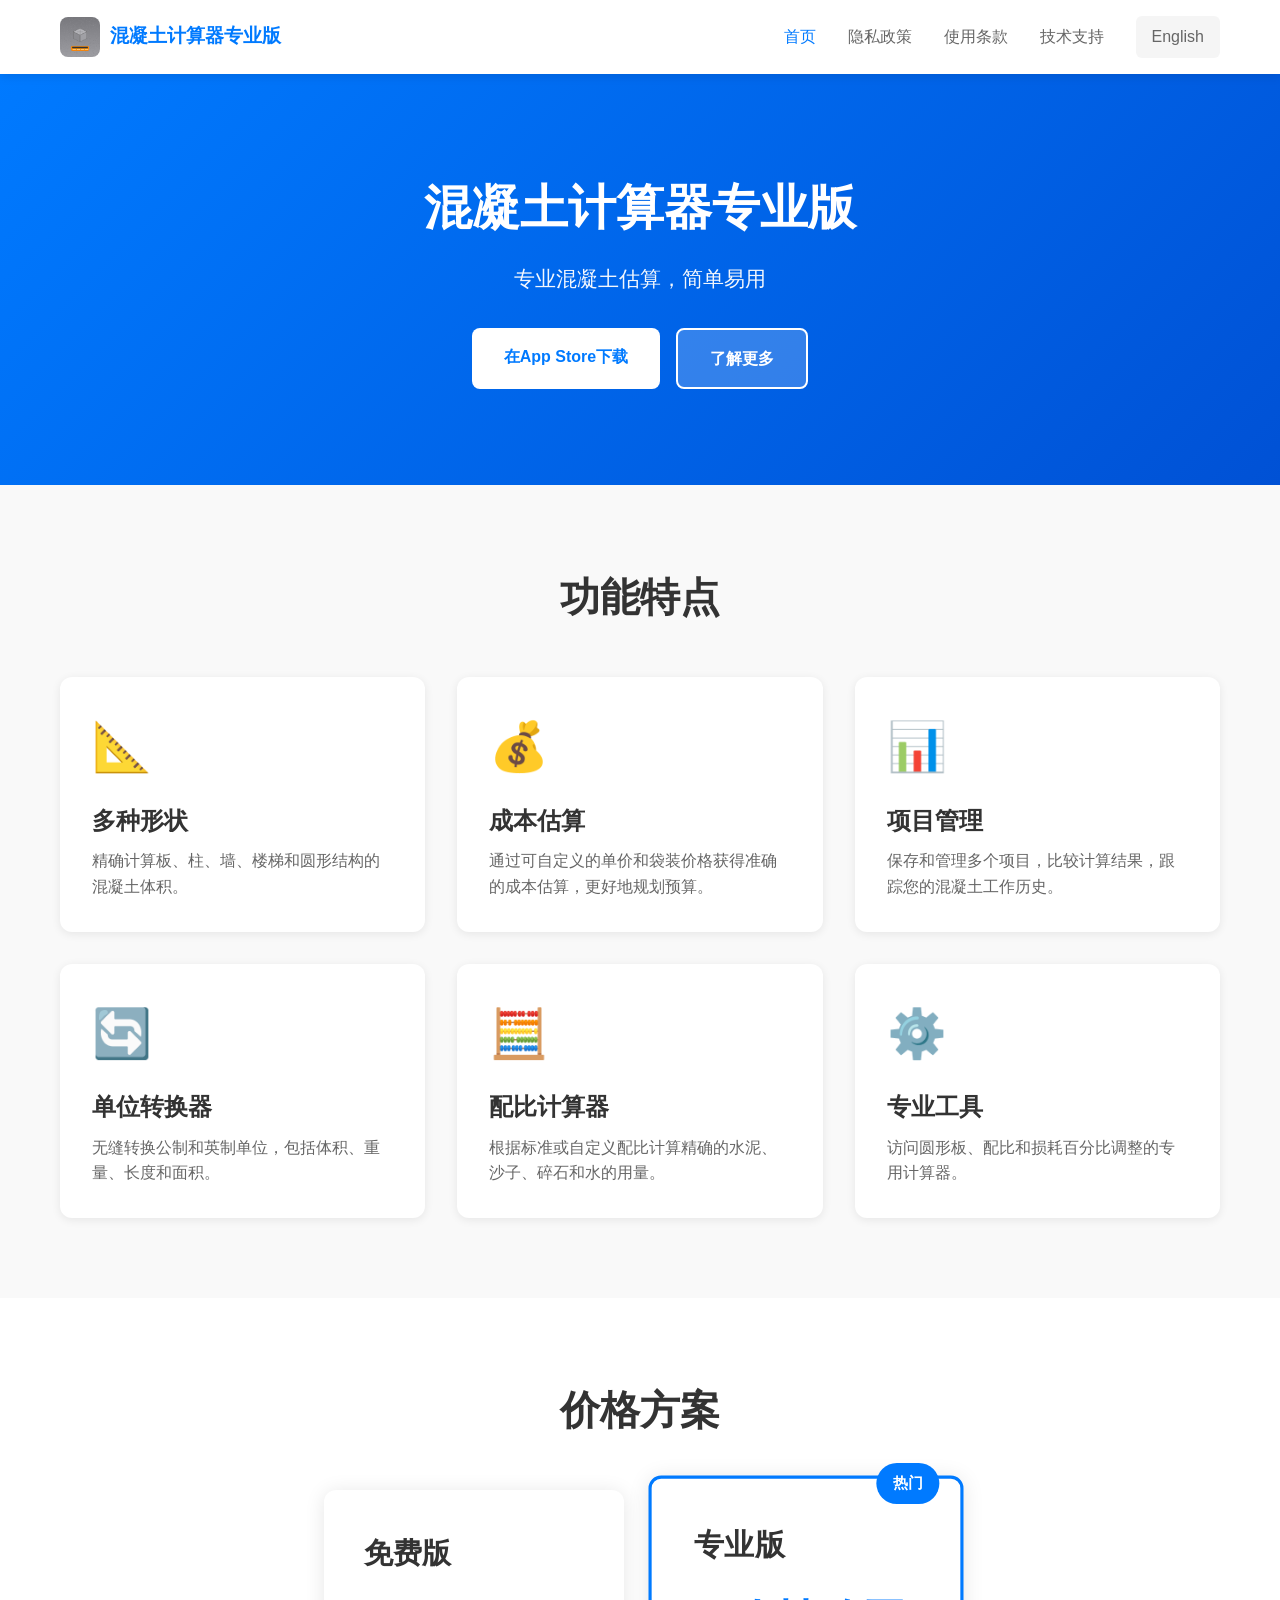
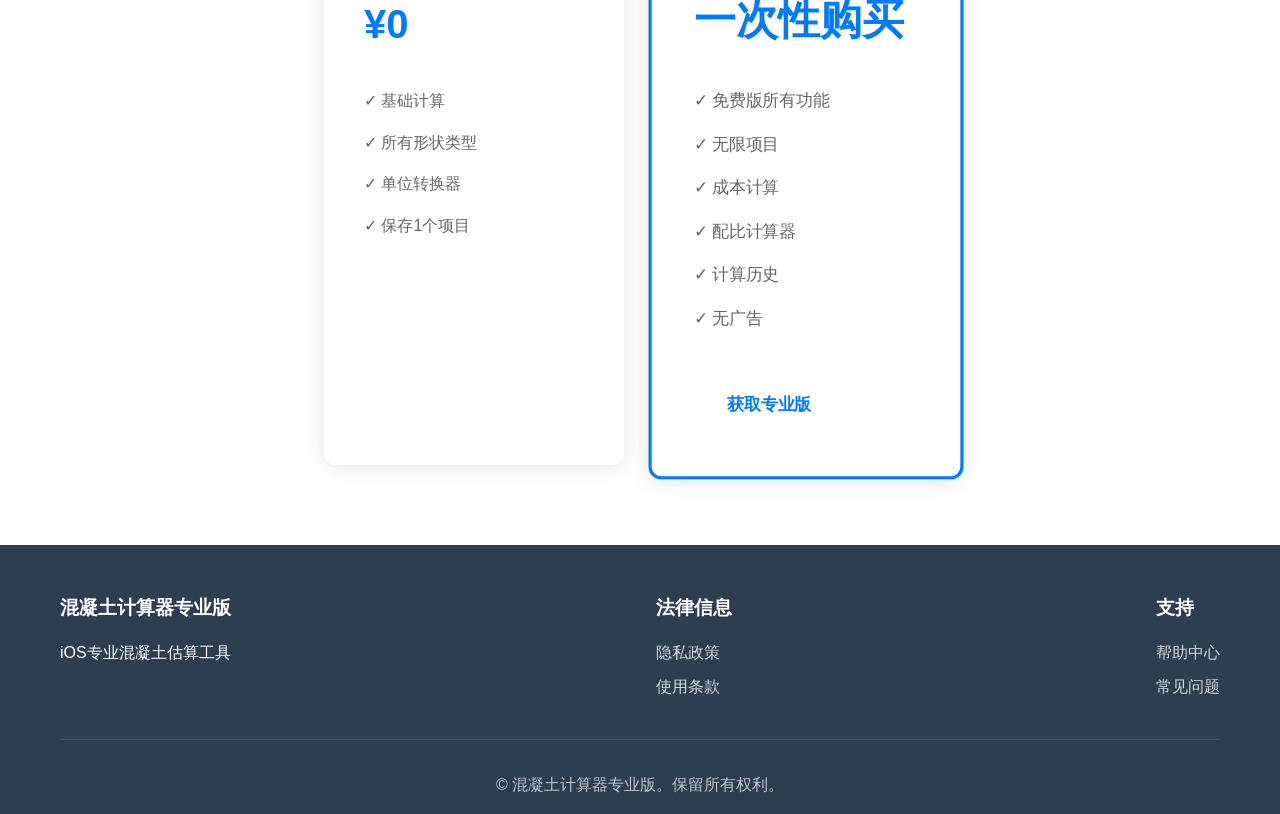
==== zh/index.html @ f6650885 "Add files via upload" ====
<!DOCTYPE html>
<html lang="zh">
<head>
    <meta charset="UTF-8">
    <meta name="viewport" content="width=device-width, initial-scale=1.0">
    <title>混凝土计算器专业版 - 专业混凝土估算工具</title>
    <link rel="stylesheet" href="../styles.css">
</head>
<body>
    <nav class="navbar">
        <div class="container">
            <div class="nav-brand">
                <img src="[data-uri]" alt="混凝土计算器专业版" class="nav-logo">
                <span class="brand-name">混凝土计算器专业版</span>
            </div>
            <div class="nav-links">
                <a href="index.html" class="active">首页</a>
                <a href="privacy.html">隐私政策</a>
                <a href="terms.html">使用条款</a>
                <a href="support.html">技术支持</a>
                <a href="../index.html" class="lang-switch">English</a>
            </div>
        </div>
    </nav>

    <header class="hero">
        <div class="container">
            <div class="hero-content">
                <h1>混凝土计算器专业版</h1>
                <p class="subtitle">专业混凝土估算，简单易用</p>
                <div class="cta-buttons">
                    <a href="#" class="btn btn-primary">在App Store下载</a>
                    <a href="#features" class="btn btn-secondary">了解更多</a>
                </div>
            </div>
        </div>
    </header>

    <section id="features" class="features">
        <div class="container">
            <h2>功能特点</h2>
            <div class="features-grid">
                <div class="feature-card">
                    <div class="feature-icon">📐</div>
                    <h3>多种形状</h3>
                    <p>精确计算板、柱、墙、楼梯和圆形结构的混凝土体积。</p>
                </div>
                <div class="feature-card">
                    <div class="feature-icon">💰</div>
                    <h3>成本估算</h3>
                    <p>通过可自定义的单价和袋装价格获得准确的成本估算，更好地规划预算。</p>
                </div>
                <div class="feature-card">
                    <div class="feature-icon">📊</div>
                    <h3>项目管理</h3>
                    <p>保存和管理多个项目，比较计算结果，跟踪您的混凝土工作历史。</p>
                </div>
                <div class="feature-card">
                    <div class="feature-icon">🔄</div>
                    <h3>单位转换器</h3>
                    <p>无缝转换公制和英制单位，包括体积、重量、长度和面积。</p>
                </div>
                <div class="feature-card">
                    <div class="feature-icon">🧮</div>
                    <h3>配比计算器</h3>
                    <p>根据标准或自定义配比计算精确的水泥、沙子、碎石和水的用量。</p>
                </div>
                <div class="feature-card">
                    <div class="feature-icon">⚙️</div>
                    <h3>专业工具</h3>
                    <p>访问圆形板、配比和损耗百分比调整的专用计算器。</p>
                </div>
            </div>
        </div>
    </section>

    <section class="pricing">
        <div class="container">
            <h2>价格方案</h2>
            <div class="pricing-cards">
                <div class="pricing-card">
                    <h3>免费版</h3>
                    <div class="price">¥0</div>
                    <ul class="features-list">
                        <li>✓ 基础计算</li>
                        <li>✓ 所有形状类型</li>
                        <li>✓ 单位转换器</li>
                        <li>✓ 保存1个项目</li>
                    </ul>
                    <a href="#" class="btn btn-secondary">免费下载</a>
                </div>
                <div class="pricing-card featured">
                    <div class="badge">热门</div>
                    <h3>专业版</h3>
                    <div class="price">一次性购买</div>
                    <ul class="features-list">
                        <li>✓ 免费版所有功能</li>
                        <li>✓ 无限项目</li>
                        <li>✓ 成本计算</li>
                        <li>✓ 配比计算器</li>
                        <li>✓ 计算历史</li>
                        <li>✓ 无广告</li>
                    </ul>
                    <a href="#" class="btn btn-primary">获取专业版</a>
                </div>
            </div>
        </div>
    </section>

    <footer class="footer">
        <div class="container">
            <div class="footer-content">
                <div class="footer-section">
                    <h4>混凝土计算器专业版</h4>
                    <p>iOS专业混凝土估算工具</p>
                </div>
                <div class="footer-section">
                    <h4>法律信息</h4>
                    <ul>
                        <li><a href="privacy.html">隐私政策</a></li>
                        <li><a href="terms.html">使用条款</a></li>
                    </ul>
                </div>
                <div class="footer-section">
                    <h4>支持</h4>
                    <ul>
                        <li><a href="support.html">帮助中心</a></li>
                        <li><a href="support.html#faq">常见问题</a></li>
                    </ul>
                </div>
            </div>
            <div class="footer-bottom">
                <p>&copy; 混凝土计算器专业版。保留所有权利。</p>
            </div>
        </div>
    </footer>
</body>
</html>
---- styles.css ----
* {
    margin: 0;
    padding: 0;
    box-sizing: border-box;
}

body {
    font-family: -apple-system, BlinkMacSystemFont, 'Segoe UI', Roboto, Oxygen, Ubuntu, Cantarell, sans-serif;
    line-height: 1.6;
    color: #333;
}

.container {
    max-width: 1200px;
    margin: 0 auto;
    padding: 0 20px;
}

/* Navigation */
.navbar {
    background: #fff;
    box-shadow: 0 2px 10px rgba(0,0,0,0.1);
    position: sticky;
    top: 0;
    z-index: 100;
}

.navbar .container {
    display: flex;
    justify-content: space-between;
    align-items: center;
    padding: 1rem 20px;
}

.nav-brand {
    display: flex;
    align-items: center;
    gap: 10px;
    font-size: 1.2rem;
    font-weight: 600;
    color: #007AFF;
}

.nav-brand .nav-logo {
    width: 40px;
    height: 40px;
    border-radius: 8px;
}

.brand-name {
    color: #007AFF;
}

.nav-links {
    display: flex;
    gap: 2rem;
    align-items: center;
}

.nav-links a {
    text-decoration: none;
    color: #666;
    font-weight: 500;
    transition: color 0.3s;
}

.nav-links a:hover,
.nav-links a.active {
    color: #007AFF;
}

.lang-switch {
    padding: 0.5rem 1rem;
    background: #f5f5f5;
    border-radius: 6px;
}

/* Hero Section */
.hero {
    background: linear-gradient(135deg, #007AFF 0%, #0051D5 100%);
    color: white;
    padding: 6rem 0;
    text-align: center;
}

.hero-content {
    max-width: 800px;
    margin: 0 auto;
}

.app-icon {
    font-size: 5rem;
    margin-bottom: 1rem;
}

.hero h1 {
    font-size: 3rem;
    margin-bottom: 1rem;
}

.hero .subtitle {
    font-size: 1.3rem;
    margin-bottom: 2rem;
    opacity: 0.95;
}

.cta-buttons {
    display: flex;
    gap: 1rem;
    justify-content: center;
    flex-wrap: wrap;
}

.btn {
    padding: 1rem 2rem;
    border-radius: 8px;
    text-decoration: none;
    font-weight: 600;
    transition: all 0.3s;
    display: inline-block;
}

.btn-primary {
    background: white;
    color: #007AFF;
}

.btn-primary:hover {
    transform: translateY(-2px);
    box-shadow: 0 4px 12px rgba(0,0,0,0.2);
}

.btn-secondary {
    background: rgba(255,255,255,0.2);
    color: white;
    border: 2px solid white;
}

.btn-secondary:hover {
    background: white;
    color: #007AFF;
}

/* Features Section */
.features {
    padding: 5rem 0;
    background: #f9f9f9;
}

.features h2 {
    text-align: center;
    font-size: 2.5rem;
    margin-bottom: 3rem;
    color: #333;
}

.features-grid {
    display: grid;
    grid-template-columns: repeat(auto-fit, minmax(300px, 1fr));
    gap: 2rem;
}

.feature-card {
    background: white;
    padding: 2rem;
    border-radius: 12px;
    box-shadow: 0 2px 10px rgba(0,0,0,0.08);
    transition: transform 0.3s;
}

.feature-card:hover {
    transform: translateY(-5px);
}

.feature-icon {
    font-size: 3rem;
    margin-bottom: 1rem;
}

.feature-card h3 {
    font-size: 1.5rem;
    margin-bottom: 0.5rem;
    color: #333;
}

.feature-card p {
    color: #666;
    line-height: 1.6;
}

/* Pricing Section */
.pricing {
    padding: 5rem 0;
}

.pricing h2 {
    text-align: center;
    font-size: 2.5rem;
    margin-bottom: 3rem;
}

.pricing-cards {
    display: flex;
    gap: 2rem;
    justify-content: center;
    flex-wrap: wrap;
}

.pricing-card {
    background: white;
    padding: 2.5rem;
    border-radius: 12px;
    box-shadow: 0 2px 20px rgba(0,0,0,0.1);
    width: 300px;
    position: relative;
}

.pricing-card.featured {
    border: 3px solid #007AFF;
    transform: scale(1.05);
}

.pricing-card .badge {
    position: absolute;
    top: -15px;
    right: 20px;
    background: #007AFF;
    color: white;
    padding: 0.5rem 1rem;
    border-radius: 20px;
    font-size: 0.9rem;
    font-weight: 600;
}

.pricing-card h3 {
    font-size: 1.8rem;
    margin-bottom: 1rem;
    color: #333;
}

.price {
    font-size: 2.5rem;
    font-weight: 700;
    color: #007AFF;
    margin-bottom: 1.5rem;
}

.features-list {
    list-style: none;
    margin-bottom: 2rem;
}

.features-list li {
    padding: 0.5rem 0;
    color: #666;
}

/* Content Pages */
.content-page {
    padding: 4rem 0;
    min-height: 60vh;
}

.content-page h1 {
    font-size: 2.5rem;
    margin-bottom: 2rem;
    color: #333;
}

.content-page h2 {
    font-size: 1.8rem;
    margin-top: 2.5rem;
    margin-bottom: 1rem;
    color: #007AFF;
}

.content-page h3 {
    font-size: 1.3rem;
    margin-top: 2rem;
    margin-bottom: 0.8rem;
    color: #333;
}

.content-page p {
    margin-bottom: 1rem;
    line-height: 1.8;
    color: #666;
}

.content-page ul {
    margin-left: 2rem;
    margin-bottom: 1.5rem;
}

.content-page li {
    margin-bottom: 0.5rem;
    color: #666;
}

.last-updated {
    color: #999;
    font-style: italic;
    margin-bottom: 2rem;
}

/* FAQ */
.faq-item {
    background: white;
    padding: 1.5rem;
    margin-bottom: 1.5rem;
    border-radius: 8px;
    box-shadow: 0 2px 8px rgba(0,0,0,0.05);
}

.faq-item h3 {
    color: #007AFF;
    margin-bottom: 0.8rem;
    font-size: 1.2rem;
}

.faq-item p {
    color: #666;
    line-height: 1.6;
}

/* Footer */
.footer {
    background: #2c3e50;
    color: white;
    padding: 3rem 0 1rem;
}

.footer-content {
    display: flex;
    justify-content: space-between;
    align-items: flex-start;
    margin-bottom: 2rem;
    flex-wrap: wrap;
    gap: 2rem;
}

.footer-section h4 {
    margin-bottom: 1rem;
    font-size: 1.2rem;
}

.footer-section ul {
    list-style: none;
}

.footer-section ul li {
    margin-bottom: 0.5rem;
}

.footer-section a {
    color: rgba(255,255,255,0.8);
    text-decoration: none;
    transition: color 0.3s;
}

.footer-section a:hover {
    color: white;
}

.footer-bottom {
    text-align: center;
    padding-top: 2rem;
    border-top: 1px solid rgba(255,255,255,0.1);
    color: rgba(255,255,255,0.7);
}

/* Responsive */
@media (max-width: 768px) {
    .hero h1 {
        font-size: 2rem;
    }

    .hero .subtitle {
        font-size: 1.1rem;
    }

    .nav-links {
        gap: 1rem;
        font-size: 0.9rem;
    }

    .features h2,
    .pricing h2 {
        font-size: 2rem;
    }

    .pricing-card.featured {
        transform: scale(1);
    }

    .navbar .container {
        flex-direction: column;
        gap: 1rem;
    }

    .nav-links {
        flex-wrap: wrap;
        justify-content: center;
    }
}
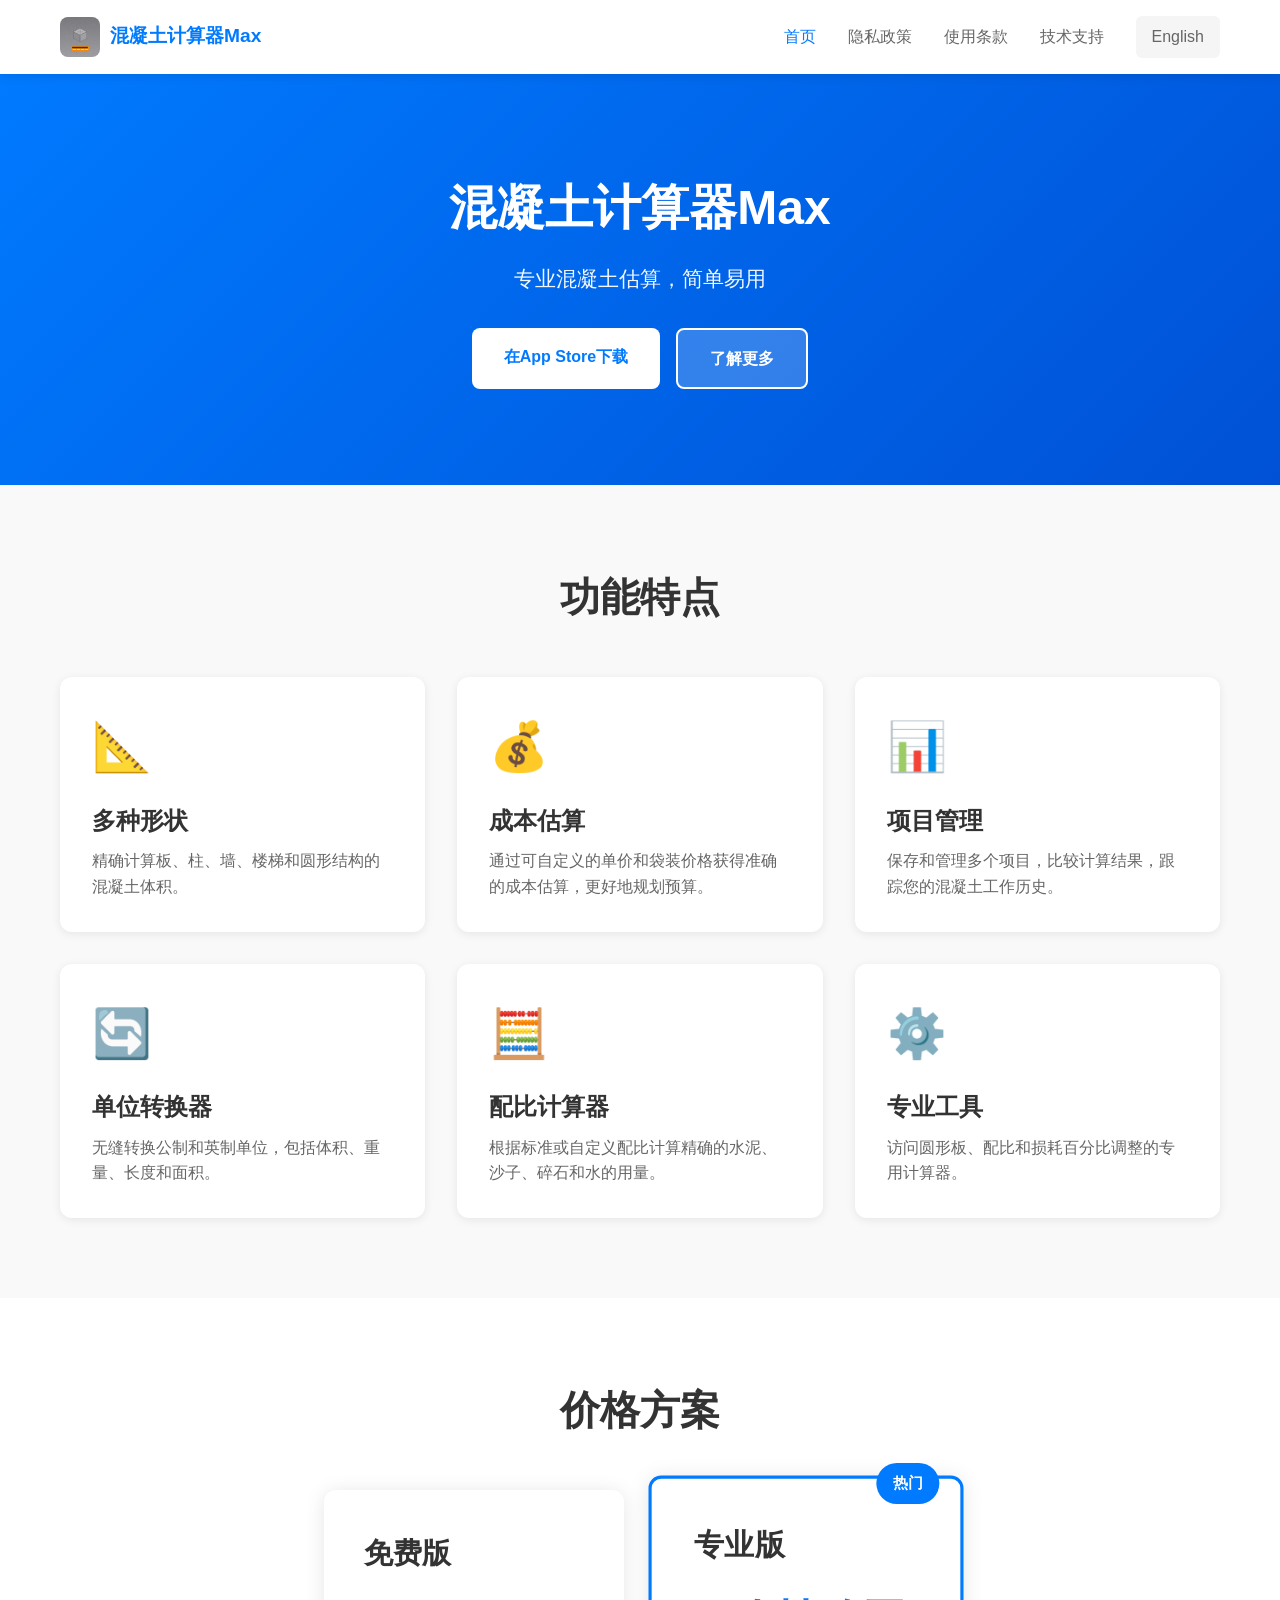
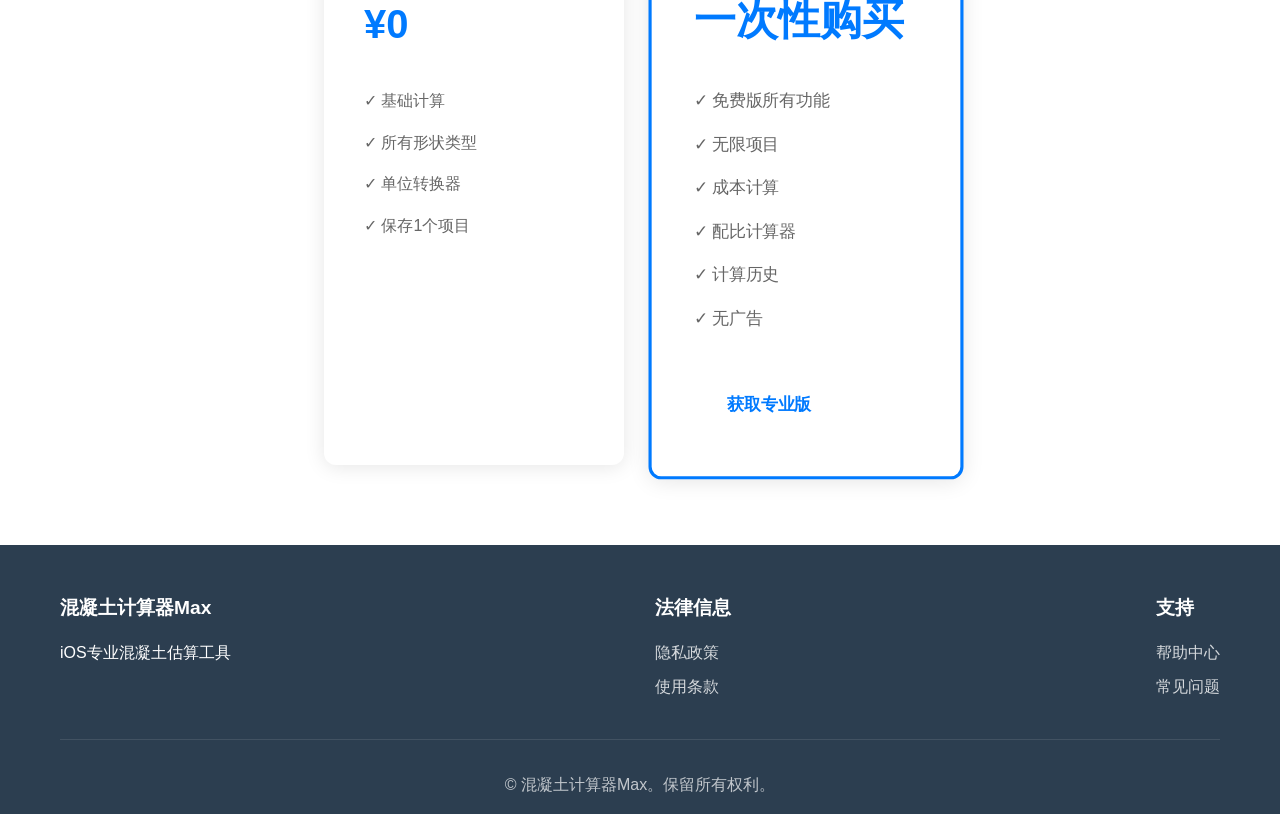
==== commit 3b0fe49a: "Add files via upload" ====
--- a/zh/index.html
+++ b/zh/index.html
@@ -3,15 +3,15 @@
 <head>
     <meta charset="UTF-8">
     <meta name="viewport" content="width=device-width, initial-scale=1.0">
-    <title>混凝土计算器专业版 - 专业混凝土估算工具</title>
+    <title>混凝土计算器Max - 专业混凝土估算工具</title>
     <link rel="stylesheet" href="../styles.css">
 </head>
 <body>
     <nav class="navbar">
         <div class="container">
             <div class="nav-brand">
-                <img src="[data-uri]" alt="混凝土计算器专业版" class="nav-logo">
-                <span class="brand-name">混凝土计算器专业版</span>
+                <img src="[data-uri]" alt="混凝土计算器Max" class="nav-logo">
+                <span class="brand-name">混凝土计算器Max</span>
             </div>
             <div class="nav-links">
                 <a href="index.html" class="active">首页</a>
@@ -26,7 +26,7 @@
     <header class="hero">
         <div class="container">
             <div class="hero-content">
-                <h1>混凝土计算器专业版</h1>
+                <h1>混凝土计算器Max</h1>
                 <p class="subtitle">专业混凝土估算，简单易用</p>
                 <div class="cta-buttons">
                     <a href="#" class="btn btn-primary">在App Store下载</a>
@@ -111,7 +111,7 @@
         <div class="container">
             <div class="footer-content">
                 <div class="footer-section">
-                    <h4>混凝土计算器专业版</h4>
+                    <h4>混凝土计算器Max</h4>
                     <p>iOS专业混凝土估算工具</p>
                 </div>
                 <div class="footer-section">
@@ -130,7 +130,7 @@
                 </div>
             </div>
             <div class="footer-bottom">
-                <p>&copy; 混凝土计算器专业版。保留所有权利。</p>
+                <p>&copy; 混凝土计算器Max。保留所有权利。</p>
             </div>
         </div>
     </footer>
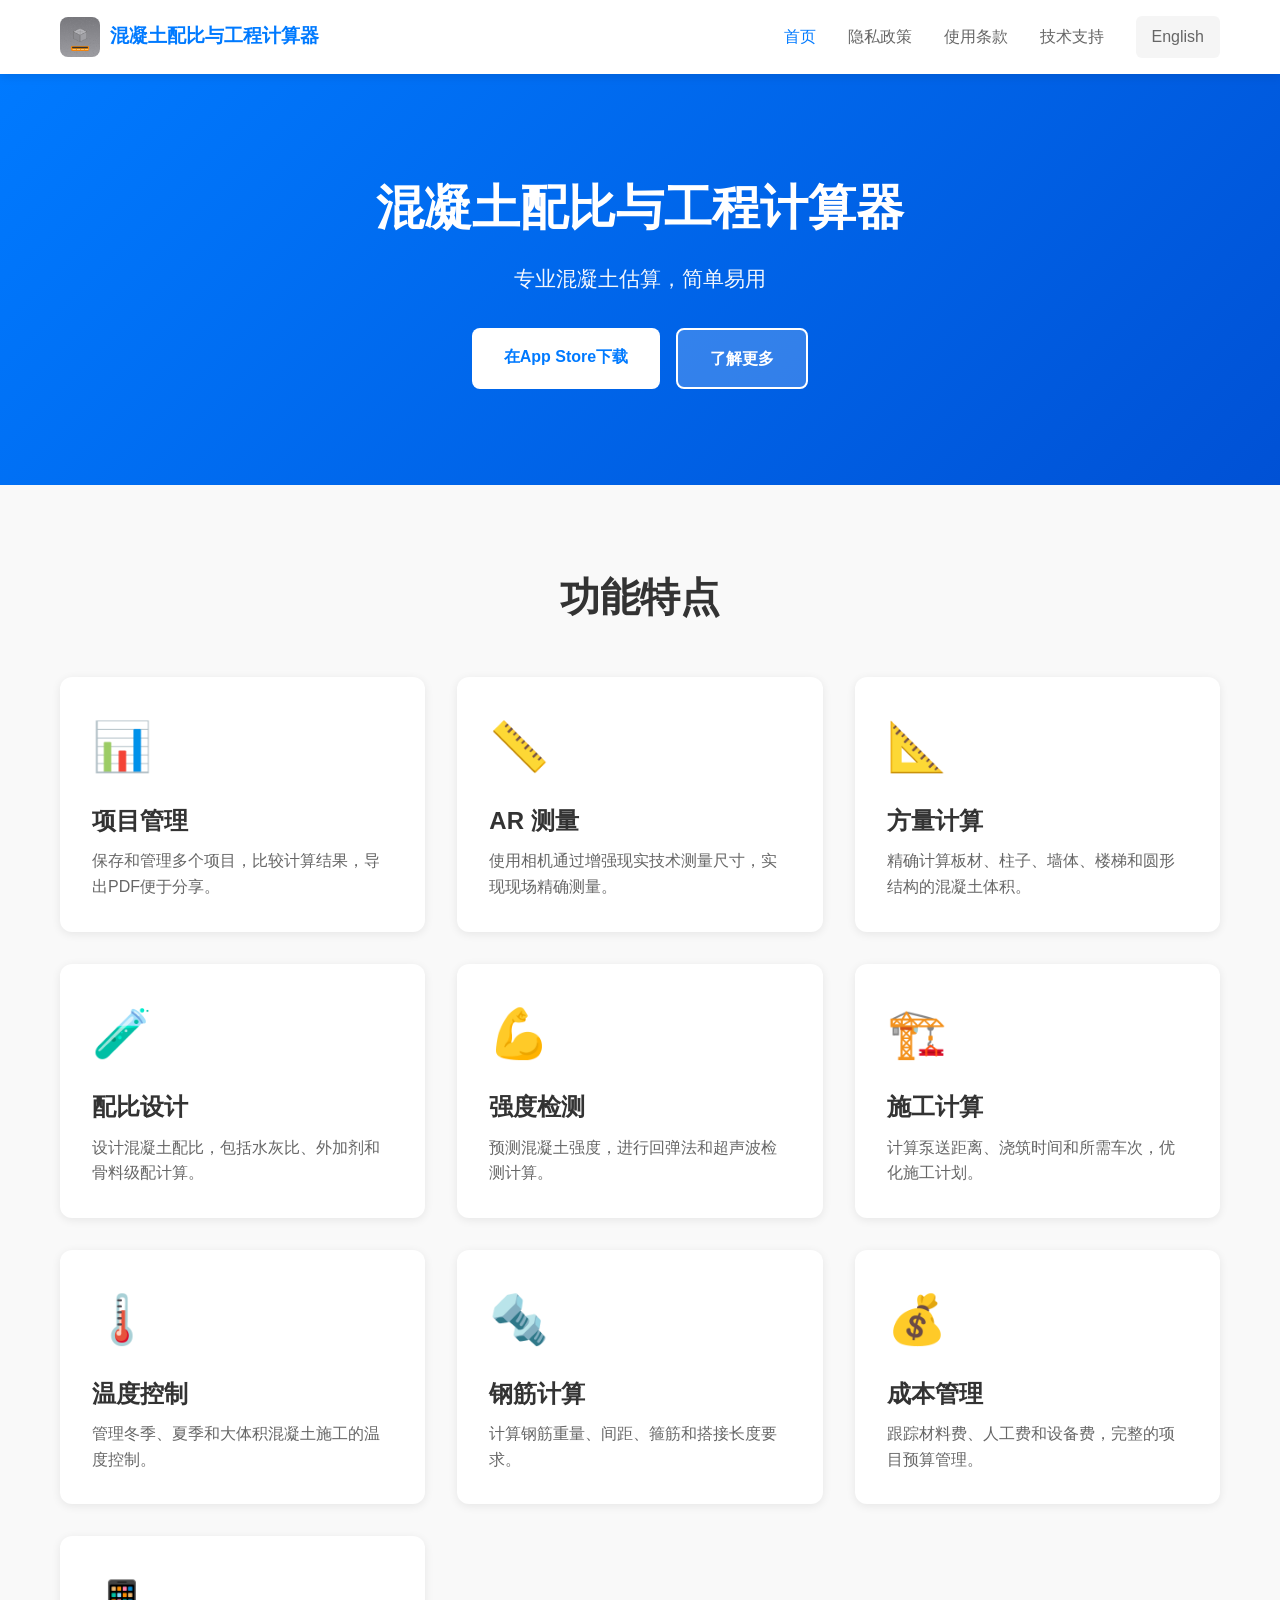
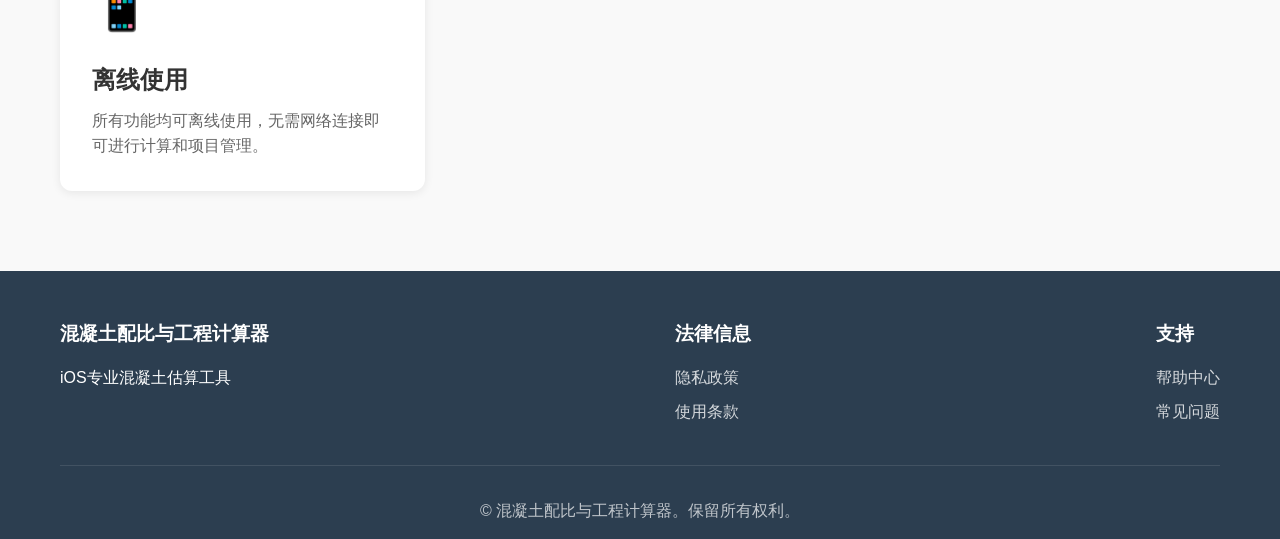
==== commit 71e9a7b5: "Add files via upload" ====
--- a/zh/index.html
+++ b/zh/index.html
@@ -3,15 +3,15 @@
 <head>
     <meta charset="UTF-8">
     <meta name="viewport" content="width=device-width, initial-scale=1.0">
-    <title>混凝土计算器Max - 专业混凝土估算工具</title>
+    <title>混凝土配比与工程计算器 - 专业混凝土估算工具</title>
     <link rel="stylesheet" href="../styles.css">
 </head>
 <body>
     <nav class="navbar">
         <div class="container">
             <div class="nav-brand">
-                <img src="[data-uri]" alt="混凝土计算器Max" class="nav-logo">
-                <span class="brand-name">混凝土计算器Max</span>
+                <img src="[data-uri]" alt="混凝土配比与工程计算器" class="nav-logo">
+                <span class="brand-name">混凝土配比与工程计算器</span>
             </div>
             <div class="nav-links">
                 <a href="index.html" class="active">首页</a>
@@ -26,7 +26,7 @@
     <header class="hero">
         <div class="container">
             <div class="hero-content">
-                <h1>混凝土计算器Max</h1>
+                <h1>混凝土配比与工程计算器</h1>
                 <p class="subtitle">专业混凝土估算，简单易用</p>
                 <div class="cta-buttons">
                     <a href="#" class="btn btn-primary">在App Store下载</a>
@@ -36,82 +36,71 @@
         </div>
     </header>
 
-    <section id="features" class="features">
+        <section id="features" class="features">
         <div class="container">
             <h2>功能特点</h2>
             <div class="features-grid">
                 <div class="feature-card">
+                    <div class="feature-icon">📊</div>
+                    <h3>项目管理</h3>
+                    <p>保存和管理多个项目，比较计算结果，导出PDF便于分享。</p>
+                </div>
+                <div class="feature-card">
+                    <div class="feature-icon">📏</div>
+                    <h3>AR 测量</h3>
+                    <p>使用相机通过增强现实技术测量尺寸，实现现场精确测量。</p>
+                </div>
+                <div class="feature-card">
                     <div class="feature-icon">📐</div>
-                    <h3>多种形状</h3>
-                    <p>精确计算板、柱、墙、楼梯和圆形结构的混凝土体积。</p>
+                    <h3>方量计算</h3>
+                    <p>精确计算板材、柱子、墙体、楼梯和圆形结构的混凝土体积。</p>
+                </div>
+                <div class="feature-card">
+                    <div class="feature-icon">🧪</div>
+                    <h3>配比设计</h3>
+                    <p>设计混凝土配比，包括水灰比、外加剂和骨料级配计算。</p>
+                </div>
+                <div class="feature-card">
+                    <div class="feature-icon">💪</div>
+                    <h3>强度检测</h3>
+                    <p>预测混凝土强度，进行回弹法和超声波检测计算。</p>
+                </div>
+                <div class="feature-card">
+                    <div class="feature-icon">🏗️</div>
+                    <h3>施工计算</h3>
+                    <p>计算泵送距离、浇筑时间和所需车次，优化施工计划。</p>
+                </div>
+                <div class="feature-card">
+                    <div class="feature-icon">🌡️</div>
+                    <h3>温度控制</h3>
+                    <p>管理冬季、夏季和大体积混凝土施工的温度控制。</p>
+                </div>
+                <div class="feature-card">
+                    <div class="feature-icon">🔩</div>
+                    <h3>钢筋计算</h3>
+                    <p>计算钢筋重量、间距、箍筋和搭接长度要求。</p>
                 </div>
                 <div class="feature-card">
                     <div class="feature-icon">💰</div>
-                    <h3>成本估算</h3>
-                    <p>通过可自定义的单价和袋装价格获得准确的成本估算，更好地规划预算。</p>
+                    <h3>成本管理</h3>
+                    <p>跟踪材料费、人工费和设备费，完整的项目预算管理。</p>
                 </div>
                 <div class="feature-card">
-                    <div class="feature-icon">📊</div>
-                    <h3>项目管理</h3>
-                    <p>保存和管理多个项目，比较计算结果，跟踪您的混凝土工作历史。</p>
-                </div>
-                <div class="feature-card">
-                    <div class="feature-icon">🔄</div>
-                    <h3>单位转换器</h3>
-                    <p>无缝转换公制和英制单位，包括体积、重量、长度和面积。</p>
-                </div>
-                <div class="feature-card">
-                    <div class="feature-icon">🧮</div>
-                    <h3>配比计算器</h3>
-                    <p>根据标准或自定义配比计算精确的水泥、沙子、碎石和水的用量。</p>
-                </div>
-                <div class="feature-card">
-                    <div class="feature-icon">⚙️</div>
-                    <h3>专业工具</h3>
-                    <p>访问圆形板、配比和损耗百分比调整的专用计算器。</p>
+                    <div class="feature-icon">📱</div>
+                    <h3>离线使用</h3>
+                    <p>所有功能均可离线使用，无需网络连接即可进行计算和项目管理。</p>
                 </div>
             </div>
         </div>
     </section>
 
-    <section class="pricing">
-        <div class="container">
-            <h2>价格方案</h2>
-            <div class="pricing-cards">
-                <div class="pricing-card">
-                    <h3>免费版</h3>
-                    <div class="price">¥0</div>
-                    <ul class="features-list">
-                        <li>✓ 基础计算</li>
-                        <li>✓ 所有形状类型</li>
-                        <li>✓ 单位转换器</li>
-                        <li>✓ 保存1个项目</li>
-                    </ul>
-                    <a href="#" class="btn btn-secondary">免费下载</a>
-                </div>
-                <div class="pricing-card featured">
-                    <div class="badge">热门</div>
-                    <h3>专业版</h3>
-                    <div class="price">一次性购买</div>
-                    <ul class="features-list">
-                        <li>✓ 免费版所有功能</li>
-                        <li>✓ 无限项目</li>
-                        <li>✓ 成本计算</li>
-                        <li>✓ 配比计算器</li>
-                        <li>✓ 计算历史</li>
-                        <li>✓ 无广告</li>
-                    </ul>
-                    <a href="#" class="btn btn-primary">获取专业版</a>
-                </div>
-            </div>
-        </div>
-    </section>
+
 
     <footer class="footer">
         <div class="container">
             <div class="footer-content">
                 <div class="footer-section">
-                    <h4>混凝土计算器Max</h4>
+                    <h4>混凝土配比与工程计算器</h4>
                     <p>iOS专业混凝土估算工具</p>
                 </div>
                 <div class="footer-section">
@@ -130,7 +119,7 @@
                 </div>
             </div>
             <div class="footer-bottom">
-                <p>&copy; 混凝土计算器Max。保留所有权利。</p>
+                <p>&copy; 混凝土配比与工程计算器。保留所有权利。</p>
             </div>
         </div>
     </footer>
--- a/styles.css
+++ b/styles.css
@@ -403,3 +403,37 @@
         justify-content: center;
     }
 }
+
+
+
+
+/* App Logo */
+.nav-logo {
+    width: 40px;
+    height: 40px;
+    border-radius: 8px;
+    background-size: cover;
+    background-position: center;
+    display: inline-block;
+    background-image: url('[data-uri]:image/png;base64,iVBORw0KGgoAAAANSUhEUgAABAAAAAQACAIAAADwf7zUAAEAAElEQVR4nOz96Y4ty7qeh8UYNarv+5rdmmutvc4+h4ekKIGGCMGEAd4B/+gKBEiAfAMiIYqNKNqGf0iiSMk2wCvgn3MHBIxjCBRM2vSRyN2sZq7Z1Ky+71vjZOzx7ZgRkTmyiT7e58dEZs6qMbJGk/m+X3xN77/4L/4OS53x8XG+cX9/7/tcAAAAAAC+oN/v0/bT05PXcwFZ8PsPXJKMF5Ttrq2teTovAErZ2toy+4BrQ8w+LAAAAOPqX90FwAYDlitcD62trR0cHPg+lxT46quvGGPv37/3eA4bGxu0vbe3Z/CRX716xTc+ffrE7Kv/ra2tnZ0dIw8o6n582gEAIDS0cr/f72MdIBz+6I/+iG/86le/YqnQSzgFSAz2S/BcIOghs+qf48sDiOrfoAcg6S9i1QZYUv8EPvMAABAOZfF+GICgpL9ImDZgMBg8PDzU//msl5mghJJBVf9lB8PHlPoHAADQmqUC32cBQC0GgwH9W5OsDQAwBUX9/aYAGUcb/q84DgAAQcEr3yrWw4EWkv7wADnzR7rwf8Vxj/DYf6MVgJRrAO7v77VXPfQCskEd6f/ixQvG2OfPn1lyzM3NMcYuLi5YSBwcHEhZQFj18ksIpTJ5Mjs7e3l5yXJCuv3xXdz+6iCJ/qWlpZOTE3tP9/T0pGYBIf/H0htq9a30SyP1jxUADVNDfJ9IanD1L24kpv7FjXAQFT/UfyClMmLNTHoEeP2cnZ2lfwFwz9shZT8gyX2of6t2zt+5hEXKRcAt5gBI962bmxub55URqug3vg7gqwhYFf2O1wG+/fZb2v7xxx9dPjWojyr6k1wHEC+hQV0/c1sBGNkDAziLGUu6/+eff+7yaKARZXL/pPZ7GlERcFOyWAG4H+L7RIAt+v2+FN422wY0WET1r+4C4BIpgBLUOkBW6h90hwRiO/U/P0SN+lesAwDgkpRrAEzNY3r37p3vc4mez58/i4sA1eF/Wqlves8mD2Bw/ZQH+yvmAFxcXIiLAC7D/1q5/+2332IdIEDev38fQrdc4Ay+JplJJCJJWgf+5+fnTZ8LKKXX6z0/P9t7/F8Vwf4k5wB4MACTk5OMsdvbWxYeNzc3PGolTmP9+uuv4QEMeoCa6j+oVfvqxv/kAUIrAgZheoCI1P+bN2/4xocPH+pfP2mX5QplJG5sbHjxAOiB4Quof5f0ej0HHoClpfu9pQBx9S9uhMZNge+zSJPPBTYeWQz5eymfuihw/7wgLt4XsNjUv7RdAV08c76KSvVIDgaSrK+v234K0I6joyPpCGoADMJ1f4X61y7jJNwIKFwDIIn+YD1AkvyiIOFWGE9DfJ8IAKGzNSTGGMrMEBYAC0M8ngNX/6oHkCrfUAgXggeA+jfOyNi/JPeh/hunAH3zzTd846effmIZ8O7du6+//pq2WeRw6S+2wwsktUbl8vKydQ2Aug57fn7O0uXHH39UywASKAAQOy9VJ1+Zgud3JrnIqyLq/q2trYgmT0uin+9eXV35Oh9R9y8sLJydnfHtvb09MepvOwVof39/fX19f39f+78Q/SFwdHSU9s0ocCD6268AkPqXtpsi5f2HWQZAvBvCkrv3B6v+OZdDumdhJp+OKcn9xNS/m6HLVN0V4HBHv4h5/3VqAIAq+t0UAJSpf+AerdBPSf2PnGkA0lkBUBX/N99803od4Pb2NuQi4FT54Ycf+CLADz/80O4RIloPkUT//Px8ShdflQREf7Xcf/XqlZt1AKASju4vy/mZmZnxuAhQAfr/ZMv5+bl4G0rpBiTq/rdv36oZTVH0OaDGfRd5V+55mANwW+D+eTPnh4KO6l/aBvmwVMBShDJ/MkkBEnN+DOb/rA5h2UA5P9K2lpUh9s8L+OdcgKXCyJkGUQw7F9t2zylzPLPC/xwA3jYu55YRgaMq/sD7oiYcffEFSf+lpSXvyZTfffcd3/j+++9NPWYm0p8wm/cviX6+e3h4yNKlYjCIFlH3r6ysqJ1hAIgdSfR/9dVXga8DOMNXL2ADKwBqtk/N/J+JIRU/Q02jg5oZGRd/WOD7LMKCRD/Uf2KQ+pe2a/JyiOnzypGvh7iptCnL83Gc//OqoGwXgNwYDBzFkXsFLDY2in4ADnoB20oBEhV/HfUv6f4yGxDy3PhYIOkPDyCR2NqrXyjqbzv8r42nmioAEHU/PIDZhUHVA2SVCwSAxC+HsIRQM/75xZl7ACnebzb8T9K/uwcQ8/4v7NcA8Nh/rCsAnJ+GsCwZuZThBUn0W/IAarZPyPk/wBInBQ6eSJL7OZf/2mvV3xFtIZCDdYCrgrJdB5QF+1+9elXdH0/M+UH+T/KIuj9hD/Dzzz8/PDwwxvi/ougPPPmHD+68cFUB7F7987XZkT9mfu2mTChPTEzc3d3FODee/iL1T8iExKYigMCpEP3ff/+9jRqAACHpH1erfgeE2fNnZH+8VHU/HxEdTrco76iK/5e//OVvfvMblug6AKl/q9L/+fmZx/5Hjv0CXw/V2shyTQ9dgEQwN74Lv/71ryt2zZLkVISOxJiPmADfD2n6i9vb29rtAJEC/2GuA1STdhGwlgxXyLn6FzcAsMRzge+zCB0p8F+9DuC/C1D40v/u7o4vAngM/0snsLa2xjd+/etf88wfq+oflKn/Xq8nXZJovSjPxaLACVz3g8D59OmTNgsoz0Q1SfS/efMG6wCO4fKuIjDXZWqTDV6/fs03Pn786PtcgIUVgDLdE7UeuisIIQdJVP98+9cFLELcNMaeEjD4sFz3l6n/ilw4x4yPj/s+BdAYKecntBQgreCgmvvDAucnBdyBVloVqNk+lvJ/xEwP7Q/wupTq6hQv6l/aBvYuztVZG72/9bf+q+qHo0EPagF4I81xf39f89dB9Yu5sLAwOzvLGLu8vIx3qX15eVncPT4+tvEsfOy0iL0hdCM/9mLAzE2ojBq0SWmaIAo2NzcZY7u7uyxIxBlA9e8OaUDyt/uaUllWQ5gZhi9evBB3x8bGaBsxXZE/+IM/4Bu//e1v3czk0n4HgxraI62e5blu5gb+8Rh5WR7U/4TVfEQSPaSHIP3NwtU/3+AeIHb1z48Y9wCq+ucHvQyi9rJc/vDwMBgMoP4jJVjpn6fot5RLpqYRBqv+VR4fH7kHgPqXsKT7mxKO+u+I7dza9fV1vrG/v8/ip+bF2WINAHS/ESTBKr2qkYb/c0NbIefMA9h+CgAyR8yyaJFyLXmAYNW/FP7nPD4+sthIoKndzz//HN0SnFhC0yj8L+XWmvUA60PpL+6mYQPa1wCoC0zVx4EN5ubmxEg2V/+xtNrNDdXxwgMDkDxSjnW7lGs+5TTSWadxIWbM1+mVHiwk+qNQ/5xPQ3yfCAigDSioyWQB7b4vYNGiZvtYqgFwjKj4of4BSB6t3A+n7BKkzc8Fvs8iYta/DP+PPJ4YMADAD6Li76j+vx0iHdfm+tsuALgfYvVZQAVjAr7PBWTBXgFLnc+fPzc6DoARxJyfqPtJRmMAymwl7KZLxFHVzsZWO+N4SJcHEXX/SA/gpfy3rOcPembbQBL98ADANiT9g/UAfAFZWkbOFjHvP94agNzgrdih/s3ifxAYqMaS7n/9+nXTvg1UARZOvEdV/N9+++2PP/4YguiX+PDhg7YNKP0J0mmDFmjl/tjYWIx1iqALpHQD+fp7RBL9Hdug8Yt/gPeCRkD3A87+/r422yeTIuAqA8CD/S3mAIDA4TM4GnkAsf/DixcvIr3u+0UN+UvLF/AAAJiVvLbb/v7000/ffPMNj/1vbGzQQRYGlloh4/oPQBYrANnqfupVn0Z9qsjHjx9bq386gnsAACA0VMnrxgOIu/aeCwBglv0i2J/YHICaIAVo9KQqGzOqvJPG3JYff/xRygJCED0NomiLDsJf5+T88MMPVp8rc9FP39CyqcYABM5+TrqfQBegunNqFxcXPZ0OqEJU/NGpf1Mnvz6EJYEkI+qrCm2uPwoAMlf/jLFf/OIX/s4lZaTBBYnNMXgzxPeJAGCF3t/6W/+VnUdOygAwxp6enhhjp6enLEukLCDk/4SDpPu9RzL49LrW9etlcr++sBBLgaNW/ygQb0eZ3Le9DhBLTpTBhCjttzKNdQBJ96Npm3H4hTrqS3TsYAUA1EJU/FD/YKT6l7Zd8ijAoqW6v60pUlo4AlrstUIu8+QJLAKoUX+sA5iFwjQpdWr+RsD2c1HLgS6gBkDD8fGxtAjAw/+ZA90PgBYSB3GFCUn6r6+ve184AvZAL1QQ+LSWqIM1HEn0f/PNN/ZKg7j639jY6Dh7BCsAesSqX1L/vvJ/kIYIKhClG2Sce8TvZkTfUynwj3UAAABohzbkb28dgOv+7pMHYQBGz6k9HeLlNEhSeNcWc0P8ngZQ2R+SwOxqbf5AsEkF9lIFoq5u94s21z/PAgCrlOX6J1ADoC7lxbW4FzhSvD+B8L97jMwdRwpQ0Ehi4s2bN14uQ5Lo57uWRhS7BN3rbND9g9Hr9dAG1Lbul0ZghuAeDfLDDz+IpcAhqP8/+IM/oO3f/va3Xs8FNJvdDvVvnMfHx0ZFwLOzs3zj8vLS8qllBAwAyBFJU/Jd2IBwyFb0u4Q8QGLqPxzRr1X/fDcND8CvmalGUjLU/fyD6ubDWT/wT+qfb5vyAAsLC2dnZyxjkAIUCvNDKi5AIYT/Rx4HIB9iTxUIJHMsbST1X3EwUp6H+D4R0An6TKb04SxjYWGB/u3I5ubmVUF08wEHIweppDEyNmQk0c93z8/PpYXIuISFe9bW1vjGwcFB6+51uIclP8jCeDMrpAqAiOAN7tKbbQ9AI87OzoysAGxubtL21dXVzMxMLOq/1ACIYxRfv34ND+AXqIqa0l/cHWkD0sZqD7Kox9i9ePHChgcY+TOUkh5UagrICmpvvby8DA8AJH7729+6TAGqz+XlpY0agDML+T8eb7svX77kG9vb22U/s7W1tbOzQ7tIAQor/D/yeDg1nQkUAUfKWkHFD/DuYw5mkYBqZoeIBallc2oBAMAvvy1g4XE5xPeJBAqpf2lbZGtri/7lwACAuCmTwmtra39YkFj3Ovp7KzwAD0JgBcAvFLISL7gceICs0CoqLzKLov4I/wNghN3dXe12gPDY/+gVADHnB/k/4KKgbDdMVldX+YbWAwRInWokbbKTFqh/ETHnx81Aa7FtBXDGxhAWGJLc9xhk5cNtfD07AOmxO4QFj6j+q4qAofvdcH5+rs32oSLgcAhE9C8tLdH2yclJtfrn/OEf/uGvf/3rkLvXUUeCzLuSlfHdd9/R9vfff9/iEdzofuARUfdvbGwYGZRjkDAzKwBIDF7C6lHBfvvtt+4HOG5vb9epAZDo/e2//XdtnhUYjbafZiBquw5PT09/vpbU7zt4isXFRem/Tk9PJbmvGgDG2G9+8xvmlvHxcSkDpLpUdH5+vo7rE/+0w8NDlgFqwkz4dbTUC0KbBRTUZN+5ubmIrjZliEPNCHQ4BSArXr16RdufPn1yfwLffFl6F/hSPGoA/BNjgo0kzcUNx0+hWgJVGXtU/+KimzTXud2aD/1p2ar/GHPoxYXXMvU/NsR99AEzPQAAoCNq443AW3HAAIQC1/0RSX9VkdvzANUcFki7JPr9qv9GHqDd35sArwtYQqhDYb4fov15Ufe79AD8ghPXZQdER6/A91mA9KGof8fw/y9/+UsWNjMFHR+ktAYAgEDo9/vcWlATay2qJnYv/YGEeNcvK7Qg6Z/YyBEaCiPJawcpc41IQ/3v7+9LWUA1838wxM02vV6PJsvimgxs0z3z55eF+v/lL38Z7MeVpP/MzIwabKoPDAAwIM1p194TWXrk6Pj666/5xrt371jYSDG/DActd7k0gy4eoKn659vwAMaRIql8N1hdBQBjjFqGNF22+umnn1ADADKCpLmk0V8UmH2u09PTmgf9cn9/Lx1RO8GX8WpItfqXtgNEe+nUHqSovzb8r633Db8IeGRenHT88fFRuw0asT/E94nEylKB77MAwBvPQpSqRcRKVPz21D+FljrGmGAAQFf6BeIRkv62PUCA6l/1AKL6rw4xirpf9QCq4rfqAaqHDZvlY0HZ/0pyPyL134jHIb5PBGQKSX9THqAskTr8BGuQJ8+K4m/nATjMJlcFHR8EKUDAMJLof/HihdkW7F1Ef/d28k09gJhjEFGCAVf/a2trBwcHLABSFf3ALx8+fEANAPALFUhgWARwDAwAyAVR/fPdjh6gTlJ7pKri4OAgHPWfUp2MeNzH6YBEvqE2ODk54bH/sgGLIjS/0vHMysnJScbY7e0tCw/qSV0/SiWqf74LDwCcgZsQMIwU7w9kAquk/isO1oSns5vtbSe2L1BbGahVv9KR9QJTJ9NR/WutUW5FwBmizuADEXFSMPLHxOn12kn2nLJi3zpFwONDVPUvboSDOJFGO51mpPqvOAjc0FNu6Gm3r4UBAOYh0R+I+rcB17LGFe2nIdr/FRW/qv6lDe9IL0626l8qklFrZhJT//AAaaMq/goP0A5R99O2JPqD8gCq4q/pAULglwW+zyIUeoLiT1v9Z50CxBupok+fOAfUYEfwhKW/X0Vbs/snX9ywXecwkmxFv0qqol/k8PBwdXU1sSl1oAs82E/6smbsXz2itlYDRqC3JuS2944JQfdPTU0xxm5ubqw+S/r3pJFjFFjGzBWU7YKIoNaH+/v7lNrUJcepKaurq4NBvgEFwIH6t83GEBYPvxnS5UGkvP8wywASmNIAAlH/4oYlMjUAIDe0sXDtwW8FWFR47IDOsz4WFxddWo6UWBni+0RA0Ii635cHUKt+ndUBk+gPTf2rVb916oC19b4oAs6cqS9Fv1UPkKkBMDVGIWrKgv2pLgJIcr9M/VfsxgL9aW5SgL777rvl5WXGGP/3uwLmm8UCFjyS7ocNcA9f+Qz/uqcq/hA8gHH1r2b7iEduC1h4iIpfUv8Vl0RJ7jtW/9KaDFKAHLM2hHmi97f/9t9l6cLHMgc+jdkXFTc8g8UAEVEm93/88Ufn5xIT2nub3/IDUfoHOy2Oo5X7R0dHPs4lMvhL1/G1ki6DIV/6tHJ/b2+PpQhVAsSe/e9y+Ew7eOYP1L9jJN0vtt0To/5WywD6yat/cQMAYJayyFYIiwDhUxbst7cI8KqAxQ+9RFgwSZL7IY1+K9I1W790L88ATVGj/uIREv0oAga2KIt1hRwDA6AOFPUPPPzvGJL+aXiAoPgDAUtPoQb7Uw3/t4Or/9A8gOOETJAGNwW2nyVlA0CZP0gBAiA3Tgt8nwWwBWX+dEwBEuMdrWMf6jxXZgdR8UP9a3M1A8zY/L7A91kAkFkNAPA1B6AO/X7/6emJhYQaPQrwdhIaAdYARITjGgAe+y+bNAdaUCb30c4F1LzdZH6X4TNSQhMDHmsAnJHyCkAm8MGiXcYMXQxhDuEnzP/9qoAFgHQhzvy6DNKjYs40AMAIdRpJi/8bWtqSS0i65DAqsUzxe1H/WAGw0njEZeKB9J2Jy0PzFQBR+r9//97rGYXF+vo63/DV3b/dOgBi/13WAdD/JzqwAmCb5eXl4+NjFgmSmtdGkbSKP894k6hh4hIwCYDJnebbDi4uLiL5uA6S+udLAfAAovQXdwO3AdD9XYDuB0ALzRiJwgOoyv7bb7/toux5gm7CnTmenp7yTAHKyAD0ej2+8fz8zJJDnTcEDwBAAiwsLPCNs7MzFgaTk5MBTkKNlM3NTcbY7u5ulwf57W9/qy4CIPxviuPjY1X9v3nzhm98+PCBZVCeNzc3d3Fx8fbtW777888/p7TsDOlvFR5m1YZW+y7Vv7QNzH5zYvwWSR9KhP/V8P/I48C2+pe2vat/cQN0VP/iRmv8znNNnjL1L21HhLomMHKVgNS/tG2K9YKyXRDpKHpKstCWWQ5GKvLp6Wm+cX19beSEMvEAzv5MWlSJ9IX98OEDv4h/+PAh0j/BGYG8PjSn0EGjYl/Mz89LRxYWFs7Pz1kwBPJhiBRpqu7m5mbHrppiChzeGpcE9Wr/9NNP0uDRn376SXuG4k+W/czl5eXs7CxjbHV1Vfqvt2/fOoiXBfXaRsTCMGC0uLgYzuqx+m72a6p/aRuIqG9wOG95FHwo8H0WoBbilHJxGzjg7u5O2gAABIU4d6hiBtHY2Nj7guo5RU8FzPlg2urjMTIxhOXEh6Gy0kqsqhoAVfFPT0+bWgdIjLOzswDThUGMHBwcaC+7vjqFiaiKf2pqKuF1gACB9DfC3t6euAiAoVoR8fHjx9evX9O2+xOgQdplHXVHzh4dGxsTtx8fH7U/hqirKUTdPzExYfsqejYUhCGowYroKroAGSOEdzoQXrx4wTc+f/7s+1wAaMP5+bmUBRRU/g8w6AGg/qPDi+4Xpb+423Swhqj+R3oAzv7+vpSRj3q5+qhRfzcegAUPDEDdNmScKDqRBaL++TY8QAt4sJ/WAbSxf/6xxAfSjQeIVP1L1y5quR1jwwAbQPqDWBA9gHH1b2PZWXQsgfewzpaqGgA12yfD/B/xDqruAmCPgyHqf9Hn0PEHUs32STv/53wIS+valdvQTWcJwcsFZh8zW14XsGCQwv8jj3dHVFzT09MXBVHE/rWjbIDE1wXMH/36nz+o/4qDAGSCqPjTVv9Ro71MiW3pXHqAngAL4DWREoKNPz7uEd0h6R+UBzCCmu1Tkf9zfX09XWB7YqAUbCqLPdVBK/c9egA12yeESqqvh9LfowcYnQKUoe4HXfj8+XOANQCmRqgE0gGTD8fxlQIE3W8DaobL0kIS/b1ez8s4SBooe3l56T4hOF4oWwyrRgZ5fHykSoDq7H8u+ldWVtzMCw+h1YQN7u7uyOrjy07gKw3M83lI2Q+MDXFzPqZGqATVAfO4wO85BMXSEBYhNM8o0sFGZWhD/l7WAfiXxepXhh48jS+m1IDSTT9KtczXV72vSlmxb9MiYM7jkDo/fFTQ4lkAcTeEhcG7d++kjQiKgMUGWCObYQHQugNaaKADpoq4Ou/3Pi3q/qWlpZOTExYPkuh/8+aNg3WADOuAHejyNKR/IIQj/QGwgUfp33gF4FWBuKvdTgnt1RyX+C5oO6CxMOgX+D6LaJByc9NL1Q2EGYH6v6W9TJ2enmar/gNPCA4N/glR66Rz/uTwWKcY7pR2QUXPn+6NgMaHdHwcQBiTO5l4AKj/GBHz/stqAEj6wwPUQSv34QHaIcX7xV1J9HfxAMfHxzyLY6SGM5VG9fLlSxYkouKH+i+DpH9uw1NHwnU/pH8FUsKSEfWv3QYuUoAa6fu5uTnG2MXFBUsCv6KfPuv39/ceTyN2qmt/JdHf7/dVkXRzcyNlAWWe/xMUJycnJFvjyv/hfPjwQS0C1sr9mZmZq6sre9cu/jJ2T6Pi6l87CcRLEbBEhrr/u+++o+3vv/+++ocl0e+3Tnp6erpFM5JG3xRgzwPEkuWbIX0jFSqq+hc3QDuk1a40Fr8adUALjYQ7YL4pYDFzMoTFyYcCG4/8oqDmD/MXkF7GLYF2sX/pqUNQ/xkiqn91tz7uF0h5B0zqg1kTbp4brZjljPEMDrqtR3R/zxDNl1nS/TVtAJbD7LFR4Oa5eKWH1YQu6dPFAkCK91fkSNwMYQmRagsaIOrvph6Aq3/xeCMPIJ0DB+rfC1q5X+0BHh4exF2P4X8e+2+6AsBj/1gBqAO/3dvwAAbv72IGBLIhTFHXzVfre/F/KfMnmRQgL1Cwn6Q/36i/CNCi1aazwu7W60v2INGfW5Wb2oKmdYMOdO0IDUn01/cAZXK/tQcA0UEegKt/jz0S2g0jgvqvCddv4cdw74f4PpF0awDKNFnZce2HBtLfFFLgf2NjY29vb3Z2lu+qE23qt9r85ptvaPunn37SKv5Xr16Ff1EwSG7SvyMfP34Mpw1oklxdXak5DJA1wLEH6Pf7onX0Nd6R5iujFUcXtPohqxu9VcaLEG0sLqWBoUcDrGC/yU1bbYrqX90FWVHRgmYkHwUsnBqQ5X5T9f/582cxZuZMum1vb9c8CNJeRzLCckHZLminGcr0A2gNJWjEUq7ZeEUPDbDcwO/Ze3t74sG9vT2pOUOL77BW7sMD5AyJfgfzp0BTrgSa/u7a2hrfuL+/dxy4leQ+1L9HtD1/RjYCqpD7ljzA10NsPDhQ1QI8QObIBqAsZTycaU25QR5AMgPGUU0dbF4+2GtBA3xB6l+7O5KdnZ2aB8vYFmj01MA4ktyvqf6dIel+cbcs2I9FABAa98O11kBSgJYKDMwBAO7hn6Hx8XEu/etPY3l8fJQMW81y20+fPlElANQ/AJmzs7MjVv02Uv8gNEIT/QCkx30Y0l+c51gx1GWgruvxlWKSjFZj/4PBoKzvmHeo44FYGyq+Gm6a2NDnqdE4RtEDNDpP47qfx2m6l231ej2+gU6CANTh4OBAjPofHBy0eBCIfmCbspyfr7/++t27d85PJ1kuLy+lnJ+KPiIgaqTAf5kH6Je1i27RRLKL+ld3/SL2O6Nt6dVwnBal/a5WfIHLWm3ynj91DnaHVmk7LteS+pe2AQAVkOhvp/4B0JaO0MHWN8HFxcWaP1kWPEIvoBaIgqGO+l8cYvm8gB/6vsr8tXI/KA8gob3S+fUAre27JPctqX8AgO2BfSPndRwUdHy62SEdHwck4AEk9d/iJsgFZXqyMgqtfDlk5E+Kf0v4fxcQkeL9tVKAQPiYWrOzJ/p5QyH++MfHx6ZSgAClopWN4xGPY6ZBwkii3/a8Dql1INIGMkS7DsATTVukwp6eni4uLp6envLdd+/eabOAKP+H3z4CnwNAEln80wDwxcnJCU8EKlP/vzcAFCLiOaO+Jn2Ew9PTk7YGAFRD7US/+eYb8gDdH/b5+TnzGgDxQyh+OAnpSL/fx+c2SbQh/9xm9oFAaF0I10Iih6n7QSbMzc1FN+i2QvpzBr1eT0y8OTg4eHh48JhmvbKyEsj3nIRm9auBlHRCiuJ88803NUu4xOrzkWT4got3WbEry/7+fsVr0u/38zRLeeLse5HhFxDY5ueff2aMvX37VtyN65N2dna2sLDAN+I685F/UUp/VE0Z8+5L6SKugs7NzSWzCuotBUhtVckY45+2MJNGtGFXBFm7I1afY+mpGlH9M8bW19fJAwBgiaurq5mZGdr2fTogWbjuj5ezs7Oy/6ImhyEXOjb6i9IOYn4tdKDSDlBLwwP4/CxKHoC8ZrBIHgDqX0JK5awT/lerz+EBaqr/MD0AT4QtW99/+fIl36ieDEXNK9PuXVPz1QgB6H4AWiO2OH94eIjLA3C+/fZbvvHjjz86e9L5+XnG2Pn5ubNnzI2++ul0+fSPj48LQ6KY8/ck0PR3c+ikQaIf/ZsNEsscbrEMrkLvStsSYuv6psNrI6Lmq6GidQvhWwgQKWsFvs8CBKH+pW0H6l/ccMC7zATM7+LZD0PUn2itd0FFJw2WLu8KOjaYA408gDbX33EBgCT60TZOZXKIqvi7eACof2AJkv7wAMA7FTLVqoC5VLJ90sj/GZ0CNLL3CAAd+fz5c6Mi4C5MT0/T9vX1NQsAUaZ3qbISGyVl2yspWCYnJ8Xdw8NDxtjq6mrrB4xU9H/33Xe0/f3339M2v6nHmBqRBsi1sMpgMIi0BsA94+PjjLH7+/vz83PxY+k3jepSGKKcjPr/YhKwLzDnzwjjBSxOPhe4VP/qrhckmV6t2rW5/uLBZwHmHCnvXy0DEDVrhX4V8/7TrgHIDVH9i7t0a3ecgKplfQjLhopcC0ySNsVgCIsQMe/fag0AaRi+cV6gvTK4v1Zc1hug9t0QFgO9//K//PsV/y1l/lhaAdCm+6dnAOw5SFH639/fm33wNCiT+2XrAJubm3xjd3fX0imVyfTqdQBRmgRV/lunCDgQxBw8B+EcKfwvQosAkUb061N2R/zVr34lHfElkrSi38FXbG5uzmNncVX0Yx0gbUgtBCgVypSMVu77dVN9pR+Meok7PT0N8B4tMuIVFMcJ2cv/sTTnz/FtfiQhnAOoA6l/vm3PA2iZmJi4u7sr+9/ALyiBS3+1AieEhm7Jq39QPV3IrwdoSuATeUEZUo4AJduwYLi/vw/wrFTqjN3kt8LQ2vRJjNb0/SG2T+V4iKXbPEsX+rZ0+do4e6MjUv9lR6wyNze3MsTl8+aA9jrg8eKwXcAyRgrjBRX+rzhuCq77baj/qSHVPybF+6vD/8sFZbugKSGkoYbGfYF0UL0seAz/93UaSQ3/88XwwJth+Fd7vSEJ3+Z9fW3afabhATwiFYbCAyTA7e1to+O5QffySDOkO2JJ/Wu3tZDoDzn55+sClpz6H+kBSCB11EhlJYKxlA6KF4dYLhSLYat/zwZA+kwbtwEAVOf6+20EpH7atW1h4AES4FHA5fPOD2G+EXv+qAfjrY8MEFXx1/EAI9V/WbDfwSKAOJ+VpQK/+1Tfg6R7ROYCKepC6jBBrBfkgnSpLbvyqhn/9moAgrqgw2lYQrpjPT4+3hbYfl5R9wfoAbSWgHg9hDmhLE835PzdTJBEv0EPMDGEeaKR+q84CLzzY0lzpOqrnHe8eamyz3Gv17PXxJDPGz47O7P0+PEiDnlIeOhbzZD/7u6ugy5AQV3QufpfWVk5Ojpi6SK2cxYP2ntGbbxK7AtuCVXxz8/Pe8/xqHk7FHX/69evP378aPOkQI6Iur+670IaUH2tetzH6UTMk24iVqSqaZDPbZ5mqS4sLMADqET6CbaEg84/XOUEIm6Ojo6SV//ai4P3FkDAAdSJtWLhhQf7qeo33tj/zc2NlPNzc3PT/WGPj4+9NOx+9+6dGPWvP2a+AjXqL3kAdDoC9T0A1048ukHVwIHH/lM2AOptntQ/ACFAMU4xwMlVuPSTR0dHb968od0PHz5YOqUc1H9Kop+vHWHkc6MhDHx3pA2IHdEDGFH/fiEPYET9j0TqdJSMB+DB/pDnACQQMP0+Bt3v3wA8Pz9rkx8M3s/E2zxP/gEgcCQPIKl/xtibN2/seYBs+frrr1toi6+++opvvH//nrmFLp5lOZPn5+dSFpD3/J/6fPz4kRxyIEtk0WFD91ua2FOH1tL/F7/4Bd/44YcfWFRoNVJ3gQTdD+pOAraKbQMgQR4A+T8gBOqkAEnqn7DqAZaWlvjGyckJywBKMGgkMkj9j/QAahlA9wIA8eJZcc0kDxCR+nczgxk9WJOHpL8I2QApC0ib/8PxuwJQ85sOQGRdgJ4LynbbMVag/a+zIR2fAgAjfCxggUHqX9pOGK77u6h/7ZEyuW+k/JculdXXTN7eMU/1nw+xtHIPClHxSxXAouL3nv/DdZERdQRAcDUABj/WJP3HxsYc99v2NWOCj5sGVnn79i3f+Pnnn1nYyYgdh7ipin9paSmHdQDbucU2ev5AEABS/+Pj45ZSOyLtDaAN//PjtAhQ0fnHu+4HwAG/lwuBzItpjRT4r1P1uz5EPLhYwMKGzjD8U01G/UvbYZYioZUTAFnNYOa6v536nxsysjswS47vhvg+EQB8GwCS/lF7gPpIup92IayBiKr4HXsAba4/HdTKfXgAB6gZ/+7rgHPgmyG+TyRoWqt/7bYIj/17XAGwFJcUdT88APCIX8ndV8+g/gk9DGEBIOX8pJ0CRJk/SAFKHskDWC3/VbN9csj/aYeo+KH+bSDq/tYeQBq67GYGs1Uc2yG/6l/aqE9Zz58ffvhBVfzwAG54KvB9FgExX3ywN4fEVAMg6v6HhwftwEvHPD4+8syfavUv5fyIx/f392PJrQ//DKNma2uLy4WKRiJu6Pf7nz59cnbdPDk5ya0LUGug+x3IXGrMPzc3d3Fx0e7RYhf90svyzTff/PTTTyxp1Lgkatmjhm5h2km6eXJ+fi7q/s3NTQcTSEUGasfoqL9m3QP/ENaZw6W/JB3IBjiuA6YLZb/fd+kB3DwRaIpY2pT2Iqc6lmuq4ODggGXMTz/91Fr9v3r1ijH26dMnvntxcUGZP62dVcjwRYB45wCkhFqrlrAHEKPh1QkyatTfsQcY8C6zdC24uLjQtucfSbvfCo00/gpgiffv37v8hEjP1e/3pcYv2m5XGHodNVRwqaZeSLfMsbGxtNfTJfXPN9bW1g4PD1nGvHv3rsVV6OXLl3zj1atX29vb0qzMAG98oj/pokx+/PFHvkG//sMPP0g9gn744QdLrwDXgoGkSQeF94/cy5cv6YtgEOn+OxgMmkZqXL4yv7+jXBRU//TXQ6Tew3H1IS6LIWUeWwJaR865vb0ty/fYEmAxNL8CVpkc0uJ3xXYrUusVbcAs4Sia2JiV1D9ndXXVxxkB15AgMb5AIa4G2FsZoEhwCAnSfgntPsX98MuhKzaF9u/y/sdWMGg6LFPctd08uz4bGxt8Y29vz/e5gIyQRP/W1tbOzo6lUfBlfd+tXl/oBNB1fiSS6Oe7yWSfg6jZ3t7mcsdG1FPM8TBrSu3lJiEjqD7ccndceaP16hAEMf86bNv5LtRnb2+PtCvn6uqKknEcnEAKASTxFZRezTIOCsp2AaiDNuRvdh2g5sBXG/QKynZBI4JqmBYdNzc34m7mKUCt2S6w8chiKlraaWmNoO97dF/8b7/9Vl1w677yNlbAwmDbt/pXY9ZXV1e0XTGdw/UKgBT+F4+HswjQAoh+ILG7u6vNAnJcmy+C0HsUlOX8TE5OTk9P0+7BwUFFPsDR0VFFDUBuXF5ezs7O8u2bmxueCNRd/VPHi6jbXYSDqvjTLvFsRHTSn9T/t99+++OPP0qif3V1Vf0Cvnjxgm98/vyZZcyrosi+RQoAeQA3ol8k7m9pv8D3WQCfvCzwfRapURbsxyJAU0T1z2tYq3/+aIh0PM+hb1Slyj1AR/UvTZWyNGQKgKjhZdNUPF0NqX9pO0/1z3QpACG3a4tYPZP0FwP5qAHICpL+Bj2AVA2/W8BcMVfg7OmAS/XPoTEL3Vvp8bystF3ZpYDvcwEgC0j9S5a7qQNPPkIxkkbqXxQeAdUAlOX5eMz/kQL/BwcHewW+zge4RxL9ZtcBuA2olv7axb4uRcAk/eEBouP29nZcwOooTY5UoWHpGZOhLNiPRYCOqIvw9ZflEe8IHxL97dR/Jh7g03C8xqdPnx4F2gkPZ3M5Il4BAMAGFGisE3GU5L7BFkB+KSs8QEFCGZKOsd0ZWVX88ACtmRLwfS5RIir+Rupf2gBhclig/S8x71+qAeCfhHyStD8VsDBYGWKmDSgP9lM1sPfaX6nMKBOXCdROXtRIy2BRf6NkA1X08/NpsR4lzuNr+rvAI1oFE9d0lHB4/fo13/j48aP7Z5+ampKaDgUCRRPD6aMiko/OAxIVtb/4VFTw9u3bn3/+mVlAmidT0U+i93f+zj9g0cI/XlD/2UINVcJptiA2ok0gJw1zAOpQFsK8uLhQM/5PTk66P6M23p/Ae0Tq34YH0Gb73N/fqwdD8wBSLkGYHqAFiHeAPHn79i3fUD0AiZl28+O0Uf8yDxC3P+O5sL7PAniDf1XCVP/1p1KEzPMQ3ycSK5LcH6n+BwIVP6a+I/xIWcvmGNW/9ghICZfpzgCEw8+F7q9Q/26ETeITqn/xi19g5l/ahKP+QSx89dVXfOP9+/cOnq5+yF8S/YPBoOLjLQ6KFtV/7ONZ7MEb/4tzAJD0D0DaGBljbANL+T+NiHsFoI76FzcAsIqU85NAClBifFVQttsabRSzaWhTG/IfuQ4grs9w3Q/1X835EBYPYs5PMvk/ANjG4BjjWFCzfSpqALoagNY9rQFIifUhJPqh/lvwYgiLDUnu+0psiFr9qxn/tuuAtbn+oRUAcMaG+D4R4I5fFPg+C+AOMeLTrgZAUvzVE+U7FQGT+jdS1mYDpAABB6yvr4u7+/v7/s4lVrSi3+xs+Ypgv5tcoGrKLve5Jbm57wIkJgKFqf5BhojSHxomvRSgEOhUA3BycrK0tBSs+sfXBgAA4sJ990+IfgBSBdK/gq4pQCGrfwBAFJTl/MSYC9QabaQ/t/B/qrQbC9qFhSHS8ZkhLk8GdAlfIo7ZnWkBFgCrBb7PIukiYJAzrWdxt0DM+UH+T7CU5fmEkP+jlftQ/2lAVyE3lyNJ94u7ou6HBwifHwrU4xgy2AhJ9Hv3AKvBlCYn3gYU5Il4o318fHRQOQfdD4wA0Z8Ykuh3cznSoir+mZmZq6srLyeTFWLn2e6PxtX/+Pi4doYdkNDK/enp6evraxYSdFlwuVQIA1DKq1ev+ManT598n0temL1cgvD5/PmzgyJgCvY7ngMAgDPUnB86nqq3XFtb4xsHBwcsPMT50/Pz891vavf391D/UXN4eCiVJkt9fp15gBxTgL4uqKn+pW1gG+ly6fVcQJq8H9LxcXxNev5miLNnNDItIU+keD/6eDZicchI9S9tB4J6C6tzUxuZIA71HyZfVwpL3iicbx8WMN/0s32HRnoAYJapIcYvlyqYmxMdnwvKdgOEq3/HHkDS/W5sAFf/8ACtoUuQ32uRmu0Tcv6PpPurbUBK2E4Qx2wBS3w9HMSu/V+S/lLTcL9kZwCAF0TdX+0BTJHn3JzlAhYtXPcHLv3FQW85jHvjSyVIl+qCs2vR2dlZxXFR8Yes/kEXKswSSf98PIA2199GAcC78kHskuhXPYBUtchckawBeBoiHae3p3pkppj3jxqAjqiK340HyA2S/lF7gIhwrP7Lgv0OFgGg/pPhaggLmDL9qh4X8/4DrAFQM/5H1gBQZki7FBF6idTXShL99T3A7BAWJ5Lct1f++67DIHaXfQtTLgKWRD/f7ff7Td8k6H5TvHz5km9sb29X/+T5+bmU84M64JpIon95efn4+Njf6YDEeX5+7vV6vs8ClAb7qRq4bE0gGQLU/WU3tZq3sxCywwlR98/Ozl5eXrII8dvzZ39/X4z6u+wZuLm5yRjb3d3V/u8gk4t4Jn8m8fLly5Fq2w1ieFI8q7J35OLiYm5ujrZze+MMgpcuHxy/1zyq8vz8LAZWQFCQ1kzsOhDjn3NxceHs5M/Ozrj3Ozs7k57uxx9//Pbbb8Xdkeejto6dnZ0NfPkoTA4ODniR+sHBgbPPMJWobW5uaterU7t8ly2gOF5YCSHiTnF3j6jJCfysbm9vK37rYojls0sKaSY3RnSnR9nSZZd153Zw3Q/1D7xUMoBqzgq0//Xjjz9KG8AZBwUsJBJMAQLb29t+VwCqG6dWq3/QmpOTk6WlJah/4ACofwBiBNI/H/b29vgiQFm5GgxAmgSr/oFVIP3jhXJtK7JsebCfOs25j/3X5O7ujjE2MTHh+0RArORWycAZDH4nyQKZ2nZ1dSVlASH/J6VOFakZgLIharm1gwxE/d/d3Uki4KeffnJ+UgBYn7raUaA0qrTrovsp/fT5+ZnZVP/arz8AjchE90vqn28H6AGg/hMjNQMAQkMUAd3V/9bW1s7OjonzAknx9u1b2v75558rfvLFixdG5gyI6p/vthYran89S902xOKzXq9nzwPkHP5A+zgvQKTaAy9pqvSTH7mS4TSo0Li7u/upoOPjbG1t0b+NeCHQ8RxA4Opf3RXhH4DuHwNJ/VcczBAy/FmF/2nxEzmQ7hHTVNTGNQbx0qwdAEskaAByHgSbNjz233QFQFJ7XjyAdiYdMIJW7pd5AB77j2LScNRMFPg+i0CZHOL7RBJBVfw2PICk+23YADHnh7bnC8w+EQCJGwDgBe3yt8E18Y7qv+KgPUj6wwOEQIDqX8326Z7/o+3SI+b8IP/HLHSVq77cibofHgBIPAzhuyT94QGADWAAgGGk+x8yYkPmeQiLEz7mMAFExW9K/Zd5gLJ3fFDA8mBqiMHH/FRQ8QOq4ocHiAIv84Xm5+d7Q+ABMuFVgbOny+VyD1wC0S/S7/d57D+01ulSPDjGEZu+oHGb0sEuj2mw6vfp6Yk+dTUh6R9O+xFLSKKf797c3Pg7I9CJVFtVomQ/N14JdURuRBQMQAqE3xc8c0KT/ilxc3OjxnFr6rnFxUW+cXp62tEDhNavEPlmIB/Sa1WpxhcsBWioqQba62UIdEk66l/aBmUJ3wFmgYN27O7uqnL/5uaGH6+p/qXt+pwJsMihqH9W4f+Rx82iDkHHWHRTXA2x8eBl3UTadRnhPSFCsOhiS70W7fWAlzoig8AAgMSR5D7Uf9kSc4tHmB3CfHMjUOfnVcXfzgOkhFh9CCwhKn6o/9yQdL9fG6AqfngA74ysIzILUoBA+kD0l9F6WVkS/XzXxuyqkfBgP1UD14n9A232P9S/G6D7Y4QH+6nq13aH8cnJSelzksAyIwgNGIA4mJ6e5hvX19fSf7179w41AGaHvILogO5vh9j2x3b57/r6Om3v7++zYCpGUAQs8dVXXzHG3r9/7/tEgqOL7i8L9vOS/WoPAPUPbIAUoFLCGcBB6l/aJt4NYRljasgrGElZzk8IuUA1Uat+W9QBB8XdEN8nMlr9q7sgNPUvbgD3cIfMB8ZZUv9q1S/qgHMjJgOwLmD7ucIZwKEqfq0HABjy6pjzAhYtouJPQP1rtwNBe8X25QGkQpH6dSM5IIl+eACP7A+x9xSi4o9O/X87xPeJREw0KUBqAMneF0MS/fPz81ELnXzIUP2vrKzQ9tHRkbPnpW/E+fm5d5Pcmth1f5niv7u7m5iYqPO7Dw8PedYAQPSbYnx8nG/c39+zGHj79i3f+Pnnn10+b9loDr9NoqPT/Vz6q7s//vijvzOKlThWAIIKILVgTsD3uYC6vBky8ifXCphX9a/utublkLIfKCv29VIEDIw0/9Gq/6inRMcCNYXs2BDGSFmqlPc/sgyA1L+0Hb76l7YByJA4DIBjpHh/x/C/JPqbegC16lc9Aowj6v5qD0DS37EH0Mr97h5A1P0VHiCcHDlgCZL+8AA16RU0+hVJ9Lf2AFz9m/UAfKNfoP1JVfG79AArQ+r/iqr4HXsA6cWseG1BGWU5P8gFSjkFyDGU2GBW/dPBi4uL+g9yfX1d0QWoJmJ1bIapMnVSIGJkf3/fy1LY5eVlv9+nqt8usf/l5WW+cXx8bOjs8mJiYkLKAqqZ/+P3U+qrEZAlSPr3er2alkkr98t6wlTz+Pg4NjZGTSpNeQA6k7L0FV+Iun9lZcV29uM333zDN3766afujxaI6Df4gYmXra2tGJOgTBHEBzFMgqpxvB7S7tel3jholcPhaQ8Vqc8nJycjH+Tg4EDacMbt7e3CwsJtAfPB5ZDu6l/c3hzCE4s5Js43WUTFb0r9i4q2+6NJcj8x9R8C+Yg5NepvKvtR5ZuCst14MbhkFC9bxeCznMefxWEAtHcL3EJqopX78ADUBF27AvDhwweu/k9OTj58+FD9OAcFzC2S6DflAba3t7XbNhDVPx2hkV5SWWHaHuBVQZdHmBjiN6elTleTJC/dSWZMUdRfG/5Xv5KBf0nVql/HdcCh2cUYTWNZsW+LIuCdIvaPFYAIQAAJ2KAi/4ev/4SzCjSy4/7t7W2v11tdXe344NtDmFc+fvwYl7xoDUn/jh4A+IVqpnlXAC+NAYxTXZ0cnUUXFf9I9V8W7E9jESBG9W+cnYzVf2Q1AB1FP8+SZG65uLhQywAaFQAAj7RQ/776coJIkUT/q1evPn365O90QFdE3b+2tlaxNqhNrA8kQbw+7nX/0dGRlPPT6EqbbdQ/GXiwn6p+0QC0NQODK7whw/O8Hx8f3Vd8Xl5eivHay8vLQF5zZ6ehXRMP5EWwmtOysrLipbA1ltf25ORkaWlJOsIY29jYiP1P60IOf2M+VL+bUiFm5jnZ9Tk+PhabB7j/yuBL6h0qyO71epTHn3lEvym9v/t3/yHLg9j7vXRBLXNx+T3JxACoGe0cGx5gZmZGe3xqaqrLsoPZZhc1IQ+gllwH3tzGFGK7Ve+ZV4FDEjnYBAYpB+/w8NDfuYBarK6ulr1NX3/9tXrw3bt3LBvoTh1mcYu2hBc2oCaRrTZ2IVv1r34fvKv/YK8msXB1daU92Fr9e2x2cTLETXOb0BgfH6fkRqj/CsYKynbDQZSSUP/hww1b99Kp9JB6AJhtCQC8Mzc3l68mzg144sS4uroS1wG0liABUtX9vDSIejft7+9HUUMJ6gDdHxGHh4cVKwA82E/rAFnF/sOnrINn5t3965ORAZicnPTVLt0XNOYQZU9JYkr0VzS7cJkLlA+S+ueMj4+TB+D/NTk56ekEg6Ms2J/GMCOxFDi6IuCgoOLgRmuhIw1bhrq/LNjPG825b3stFdl7PIGUiPJaM1PQ6Ff4rTSrG6o45NzxwPOa1xGWFtpcf0y3BXWmg4uQMcgtYJEnUiOgoAbuRsRKQdkuMIuvLrf0pGn02LXEwhBjKwAUlvB+eSLpPzMzUz8Cent7G+8KAL3m9YNDquJ/+/Yt1gFc9qZorf6npqZo++bmxtCp5QLNdQ6/5ke6IiWZAiQ2OUV7UxXt/fTp6QnrAACMZGdnJ/Mi4PX1db7BC8kk0c93j46OtHfDi4uL0VeZfkHZrndeClT/ZIzqXxrCUj2TJY1aopHx0cA5Fuio/tVdS5Tl+cSV//NQULYbDuIYEFqTFNU/HYx9xVIdcdD6ocryfBLI/wHdKQv2YxGgNWVdOsRq6e5h+PWC+j9PmT9IAWKC+pe2VcruhgFJ+Zr5KhT1v7q6kkT/SA8ACPcraFz3V2f+cPUfuwdojVbuu/EAwAGzQ8gDXFxc3BdIPzlZwGJGK/crPMDyEBYJPMkEEhO4hF8ZYr84SJq1qQcQ1f9OQdluwqwrL1pZzk/FNWqEASgL9ttbBODqf6QHUNV/eh6gLNhfZxFAzfYRj3D1H2AWHRdGmJTsnp8KynbDpyzYH84igDgNkHsAfM4JUfeXeYDHgrJdx0jp5r5OA2SFqPsdeIDnAtpdLWBBwnV/JtK/NerdMLgVAK5Tka3ehRcF4msovZ7cQIe5iBa4KtoYwlKE6/64pP9IXrx44fsUQFWBmqr4K9YBuO73m/mjKn46ImmmkWhDaUEl2drm7ZAuD1LW86fLVEQgfqRV6T8+Pt5RQtD8E9oAjnFRJ0c5DDUrGluo/+vra8bY9PR087NLDZI7kgcQAwa3t7dhqv+QkUQ/393b2/N3RqAuL168+Pz5s++zAOz8/Jy2FxYWzs7OWEKQ9H9+fq7f5azf7wfVBrTp/dpgqzoE/mJhfHzcyHU1WOm/MbzdB3uL39/fl7KAzs7OtFlAFTa4by8LhV9KxAxmadcUXP2LG2nQIv9KCnbSrrRcmEYGYXpo77hoBFSHsp4/b968YWFweXmp3U4V9PypD2+t4b3Bhpv7dXWrutaPdlRQtpsGYiMTx01NpMx7rvtTjapsCMG+kFf7RftUx0pJd8n5+fnQO+VVsL29/fLlS0n0J+YBjKCV+/E2RfVC2VVgY2PDbITg5uamThtQ48/rcpaT+/yNQG5UYep+Hre2MZfj06dPUhtQbYBKap4b/vSMo6MjKQuIa81er2fvxQR1SE/0S/i9a6seAPhF0v18TZUus2Vfh7u7O57TNdoA8GB/izkAZcGDqakpU0HN7e3tiLpGtIC/7PXnAHz+/FlcBLD6FaUPWWLr+N4Z+e3gbiQuDyBOcrU0vZWHN8Q5APy7gBuV8ayV1usA4iK1eN0QPUDg6l/1AOJdNl7p7+B+DQBwgCrJxNg/qf8GNQDBtp83MnopcBqtC5MHcKP+k8zlDZy9vb141T8dsbQOIF7pIP2rkcpVLXkAibJrRXSX7uSDzbb5+eefpZwf1ADkjJjR7rc2YK+4w9I2i5aR0zBT6DZAd47obiGW+Fxg7/HVdfw6Q6ejpuwq4OvqEPVVCQAAJMUP9V8Bb8EZbBfO7kj1rI0mA9hgbwhLkcPDQ+sGoGzd0MZ6YuvBqzmgzRpEAQAAmSPF++NNXwFx3a9Ffh5i9VmiRtT9SXoArdz37gEsITVBds/ExAR5gBRWADrysoAljST3o1b/twL1f2uioMvzSvGA+uEBcQJUCxYXF1nkqNk+fvu4A1X0Q/0DoLI4xNcJqIo/SQ+QCQtD6e/dA0xMTJyfn9s1ADcFZbshQNI/Bw/QQjfXzOJ1VgOgdTIjp6OT9O/oAVqsDHL139oD8BtPYh4A6j8oegW+zyJlvi5gATNbMDY2Fvj92jHihdfgRXi+wNSjAVM3d9tIot+jByAp6GIFgF9HMr+UJIao+H2pf/VgtQ3w2Pmxdf/H09NT+jd2QpjhCoBjSPqH6QG49Bd3uQ1I5n4dWp9Akv7wADURWwlXq//wPYCWrQLmBCkEnHsK0Pb2trQBanI2hAXP3d2dtBFR9/c01D8Ima8KfJ9FgkiiP0wPkDBc/YfmAdrVa1YciYhvhogHtT1/+EGu/kd6AH5n93J/r48klvguSX9nHkCkygC8KGCps13g+yyAMbSLAHcFPk4HRMO9AMsGkv7wAFGUDxrMHChLTexYthQOvDVI6wYhYvDFVCDm/Pxc2hiJqPgNqn8eeHamOyXdL+1KHoB2+SCROmPFo7i/nw09gKT+ObbfCzWHorRLKEn/Fy9eoJ22DWi5KooPbsiIs598nwuIFUn039/fj4+P+zsdkALv3r0To/7v3r0zmD0cxeqrJZaWlmj75OSk4ic7tge0sQBbX/pbivprdefOzg7zSlnv/zrqPyLOQvra5p4C1IXBkKa/KHWk6d6gJrG4VKPQ/szMjOoEPK5mghjRhvwDWQfgJaT2skfev38vbQCDkOhvrf5BhfpXd0FEZH733PnSdDX1YFw6dhGQvb/39/6bsv9r5AtpqGQODSXUyaaNeptoI4uBqI2mSJVMLWIbTRGr00T173JqtVaN4QYfL2WrcN6dOUalgopq0Y7X27W1taurK/W49mAglHXjyaFWSkzJbp2Xsbm5WfZfu7u7zMKI8Wqtn9t9c0lZvOLvSNMXX5WRdTSkVNxfFb1uZEdy0P1GKMsrGB8fj9QDOGZqasr3KQAAQMSsra35PoWMoHbVXR5EKsgMNjdbq/4ZYz/99FPm8X6mW7w6OTlp4bu0MrKFhkQKkJnwf8Vxl3RcD7JxJiGcjFnKkjHQ4gMAEBczBbR7VeD1jFKDKi+7TODRtmNJoEdLVuH/JV2umuMEtqkC2oUBSAeprsDNk4pr0LQtPbu9k1GzfRzk/4D00H5EQ/CuYs4P8n/ypCzPp3X+jxr+5zZAm1EJjE+ubES/wOAplcWbTeX/gPDhNmBqagpdU1xT1l0k5Pyfubm5i4uLsv+V7kNlWspSs6Onpye6PkL9x8L09DTfuL6+ZmEgfURDUP8c6H4AiNPTU7UMIIECgK2tLTXp2qz0d0Ov19NmAfV6PbEpVlax/2DxYABWVlYYY0dHRyxOHh8fOxYBx8Xc3NxID2CDr776qmZbErO6nz9axZVXau0nHjd4Gjmof74dlAcI2cbwpdtkRrSC+vAgC1UDO+i1EJEHqK/+xZyZw8NDBw24JycnpVn1b9684dsfPnyg41tbWx8/fnz9+rXoAeypfx7sp2pgl7F/3CXtxZGbBpFfvnzZ96L+xQ2J9fV1ljrSpCFTg4fEy5nBSxvX/e7Vv5fJROQlsJgAGtkY209HiZsogs+W8yEdH+fg4KDR8QA5FWin/p2t8lHtr6j+GWPi9sePH+lfLVqNLhUBNw1B7g5hpukVlO1my4luYEX1FItGg2taPIhTAyCJftUDcPUfvgd4LCjbrYmNmaN83m0j9f92SMXPOFb/1JLccWNySfRXeIB3BWW7IfCmwPdZJIuq+B14ABAjLwpYlmwO8X0icr3s6uoq/euAyQL1gkxH+DSh6plCklLXqv+g0hC47of0r5D7rdW/qdH1YdUA7O/vr6+vlw2EC42gvmztEHX/27dvjWQb393dqZGVFisS79+/X1xcDDm5MzTRr95X3rx5Iy40B8L19XWANQCBc3NzgxSg6CDdGVrTRh7sp2pgG7F/Ufdvbm6GVmPqTP3XpM5EUf4aaiNTY2NjZcnJIChOuol+szhdAZDy/rVlALGof1CBJPfb5SPxLM+ysS82kHIuYyzAklaWxd2mS0NWuR7i+0Ri4qaARTWpCoTMwRDfJwI0aIV+xbo01D9oxPb2tmuJQ6I/3iJg0CgZqbXo5LF/xysAJPojVf9l0LsQjgeIGtW6ZGtmuPqHB9BCUf+gwv/AC+pi7Mjl2fpZqQC0oPf3/t5/0+b3QCpQFtDI/J/u4wzp+tVFXtc/4VThGVYVUl5cBPjw4YP6k+H0uIwaJDJx5ufnM+9LA7R46TNThlqJ4cWVabsA+cJSU06xNzdwAE+UaBEthQEAtZB6mbV4BCl60eICoa1Uzs0GiNp9pAfg9xiXBiDDNs85p+a/fPmSLyX7PhEAmnmAzNdk7HWyNhLmA/Vp1xLXVhHw0tJSUFUOwMY4w6YeQDuyN+cLBG/ia2/6mxhe4iOuZmdnLy8v7al/6Y7Cd5O3AWJ3TtED8O20W3Zy9c834AFA+GQu+t3Q7/czv7kbYWlpqU7FsFQk2bRvSt/GSfN/ATBIWaPS6gamWrwPvacRHtqZ0Day+WdnZ/m/SP4xiKTvaZecQMLLAqT+tbtJwq8bfi8dAHRv7a0N/1ccbwrUf0dIQtvW0obfJ+5XsAKQGFK8v0sZgHfo/h3pjXxzc3O5oFF3bb7UYG/BwfYdJSIk0R+gB+BdyX2fRWSIl4tILx2tWRni6wRye8ENtvb2ei7AOlK8v2kKkHmjBvWfJOI4QyMhgZyDBCTE7Snyiid1g5GRpWlo/VdDWPxfZELK+UEKUAtuh7BQkXS/FxvA1T88QJisFfg+i9Q4GaroOnKaRH+LIuDsRNjqEBYnXwnEFTgUFX8L9V9W7Nu0CPjq6kra8ELr6X3UTyOExhplkPTPxwPQhpQX9Itf/IK2vXsAs0t5JPrbqf/MpYOo+0P2AN7hF2q/l+vEKCvNalqyRd/fnL/IljgpqPnDpwUtniUvAyDq/hg9gCT6qz3AdEFroS+Jg9cCrC39IcwrVwUGH/CpgLlit4CFhHjnkER/jF+0jvO5xMpgljTbBS1+MTrpIF4xul89VMUfoAcoC/a7XwSA+q+PGBGz2iJP+uYa/yJ/PcTswwK7XYCCRRUiq6urh4eHLBK0cv+rr756//69epyk//T0dP0m5doA4e3trST6X79+/fHjR+YcfjnzNQegrPcRSX+0PgBEmNJf+gz7Ep2qdIhiGC1kKIiCOndGHrIJs2tzng3lvEzYSEGvBJ5GGTvakH+XdYCO/DzE5ZPyDxh9zBYWFlw+exS8K1CHwk5PT3v8tHjn06dP2m1f0GcY10wAModftNtpa8m0R+Hh02BT6P/RqBdIggYA9zMtFPVvHf4H6ovD/+XqnzwARf0R/qc7Ci2s0UpU5h6Aw8LAe8QE0kG92La4/Kqjbc1ydHTU6DhIGF60JpWu0TfX4FcYDeWqURV/Fw+QkWRRs33c5P9sDGFuuS5w/KQJQ3fos7Mz+pdTv7DhxRCWOoeHh1IJCnmAMQFPZwfYc4GvZ7chHeJCVPyt1X8OV5JM4DV77cr2bCP1q5A8QLZf4QSwawAc3OYbdbUTFb8z9a/dboE21197ENhGVP81kXR/JjZARboawAN4gaS/Xw+QuXTQtltoNNTW9mjbo4KyXWAESfeHZgO03eru7+/RmDUBLBoA8dZu2wPUv4YeDmH2URW/WQ9QR/[base64]/L36t/rE6L0KALxTvSOu4IZUpAnw9AQBxfUNtnKS233cUr4ZZtra2aPvFixc7Ozu0u7e3xzdqvizUrFwqVsxoDoB79vf319fXpSOOz6HFmB4prPvp06fl5WVR/c/Ozl5eXmIdANhAGqolHg+quT7dn96+fevLA4iXF/fXFgCyggbjsJyYmJhQV3oXFxdtP2+kgZUAEaeUStOKbKUAqYNRXY5KDQfxruz4Dr05xPgjX19f8743yQ95NYXo3escT697yVKB9iLAD64VsLBZGcICQAouSLsAAF/tRrTMD6kZ72DBQEkBkvpHm8HwqZbifWe2g+XK/pBIR0UQl5eX6nceHiAlekPMdi9ZWlqiDelSQOqf74bsAUTdv7KyQgEqL5Eqrdxv5wF4lw/eFdRvb9CsvkQgItbX18Xhjy08gKj7JQ8QBYsCvs8lJgZDWvyuGB+k7TdDzJwes0nOuj+0UREdi0UqHP/q6qqbrkpRw7/AlNUXWuxf0it814gWJPVPuycnJ+IRSfS/fv1aWzEcVP5PMovUXP3f39+Lt6jn52fo13aIr1uv10vDTfEPyfj4OIsHulx0D6WTr15YWJAaQFNujBQjbwQ/Q4MnbAN+66fSZMT+6yBeVAeDwcPDA2uIpBNE3f/[base64]/FejJrhr1wFy4+TkhCcCqeqfI8bSaJ09BNEvEY7uVzuMoRFQCIgrJ2nk/8RF2UVjamqqS4jdyDcrDd3P4cL99va2UTkESf+vvvrqt7/9LT1U2YOIsYkusfME1P9EQw8gzZGYnZ3Vrt5AnaTJTgHtmqrt0+b6tygAoMyfJFOAgMpJgfa/xOq6siNgpCiB+g+ElGqppZyf8fFxe83lokPUZB3zf6KDS/Z26p8xRuqfo10HkFYmo1uofCgcy8sC8UhTeHTs7u5OzfZBDUBj1tfXcafswuHhobgO0Lr8N0np3+/3v+ixFUn4vyzhu4uI4ZO/Hx8fu50aqMLIpUxbq4oCANuIIbqQU6t5lQivzs+kiKs+uel+kdbtUGu+pGoObccceve8HEr/ly9fvn//vvXj0Ar5hw8fqBKgWv1fX1/XucLEIVBMwRfNk2+YXabbTAWlDgVYHj286ocfSPTHov6JsSFGHkraACGj7QFlm5shLD+kBXppNzTGC1gMRNFWP09EBfwHf/AHqpeYKKCDfNYQi5avhBUPdbc1H4aM/EkS/RXxhfhe3y6rqzxghhUAoOWVQJclyOiuXIPBQFTq3AY4y2GQOutpjwBn3esdqH9J9+dmA7Ry36MHeBhS8TNlOT9ecoG4IYnIlgDJA7x//777YDUwkvuCih+ISaaIMeyOHgAACS76y3YjTUP0BWX+1EwBEhU/1D8YyWOB77NIAVH3R5FfoZYlSD8g+cnpAuNtrEE1qwXq8fcFfFucJlmWTBVXKE1EyvnpkgLUDpIrFbol1hc3nOaAKXV1XCpg+aGV+5kUupVdHTq6naYS7WxIlycFOSRpNLWXIBm0IX/tQW4DxHUV0QNQ02FrZ5o1JP3Ntg2MwqCWrXhwRRFaAX1kBoAkLH2xYQNMQdI/Tw8AADCLqWwiKTkYuKes2DfkImA16s+PSAO8nJ9X4kii35QHiE79Syseou534wHoFat46bylNLx48YK2P3/+XP8XA6+XCurWS4lS6OnRha2tLWcTfOlymXyBNUgbfs3RthhqBEn/iYkJLtfGxsZ47D/SEnOpQQcd9HIyYmeVHFIcVcXffYhvAtAqiq9Zb2XvAhyaVdc08K7++W5ND2BpzEeqNNL9I6c1hZCi8+nTJ8dPvbW1RR7AahBCGzhxYAMeHh60N/5IIy4gqN6yqvovu1Zrr+2SJhA9AIuZmk36uqQy1r9U1tT9PNhPwcuQY/9NIUsZKfPz861njWlrKpraAP4R4rcMU43CQZopQJL6rzgIwpnW5BHxrqZN1u+O9mbJD/LYfzv1j+gFyJk0hmFV0CVb8lrAWRuD7uwOYT7QCtMytXp8fDzyCOUUxGspSf1L2x6LTUn0N1L/UlVGYkUau8JXJhzznP6SHwB1+PTpkxo/46L/48ePZb8lhi2luCYN8KuzvlyWKLm6uupmEUC8fCP2X4cYJ74FAv/W0PdFG/vnK2+co6MjvlFfEPBh0lZryrn6X1paCiFoopX7r169cr9kapv7+3sepa6zvn18fEyVAFz90yIS8fj4GO8KgKr45+fn668DlPVRpelvrWl920pJ9EuEo/urDECX5STb3NzcaO8WHfN/aDQYmoTmTNObpfRRlHIb+J0mouzScHT/2toa3zg4OGBBIk2pfHp6ggdoSkXzBlH9M8ZWVlaOjo6aqn++Yc8D8JzJENR/ffjNPcA7eyPu7+/F66qq6auj/uLP88eJVP0HAiWRhnMHATXph7ac5B5xMHDyQ4Jj1+XhBLS08kU6GJH6D4S1grLdQFBn1JcdBC2Q1D9nZWWlqfrX7polRvVv/M7u/kuqXlebXml5Xylcn00xcpAcMMKLAmbJAGiXk5hptPW+9RsBeZkiyadamG1qC0S2Csr+99MQFhuLQ9otmLqvoLod4vh5AejIxsaG71MIF+lWburOTtI/QKOeA+piTqPlnbI8H1+9gEAFJP0NegA/y9aS3G/UBlTU/c6kf9kuMAJJ/woPECNc9/N5hzXVid8aO1H3u/cAZRoC2gKMhH+/NjY2pJyfuEbLPRWYbWNgD+mL2e57iqUzSdI0VTWi4o89uQvU75zJoi4CbiH6LbG/v48aAGBP/dORjY2Nvb29sp8/PDwUV1F3d3dzaMsNgBH29vbo+3V2duagCNg4JIXblZRo2xgQ5+fnYtQ/EKXI/+Smf69aWxV75agk+stqHcvo8m7yYL/3OQDpMW2hz69xen//7/+jipXBQC4TvqgI9ifZ3XZmZoZvXF1dOX5qHvt3Nm/LCOo1WryOLy4uiuqfqPAAUhqlewMgRf2152+PighiaNXAatgSRcAGUVcC47oyBPuJMl4ELH5n231JWxfQkwcwq/5JAZd1yDFOWci/kQcAQTFtYdJf6+G5FQykXloXFxdzc3O07WWCrPjFC9aPVrwy2u7X4c/iFT+yMzMz19fX3AaQK7AKT3oJ/1USub29FSXy7e1tnfOv/ze6fzXERkbubz/SBBnxeGgfDKlvYLxNxMNkd3eXBk7xQH4IH4CZmRmXkREbf/LFxYXZR6bvbOsvaevvDmkDg3+O6CWkXkPuCeEz7xJROEX9t0/pbp3T09MdU9Z3dnYoTmrq9RmUXSN8oc6lC9YDOIbHWiyFQlXDOj09ze92V1dXbjxAjFQkyp+dnTVtKiV+2p3FnyQQdqpJFKL/5cuXfGN7e5tFhZS9Mz097XcZnV8D7XmAeC1lkovhwD00ODxq9W8V4wuhYSUZa0WPRw9wdHSkbT9Hg2mcITZbCC0dAtQpL6Ej1b/SSPfHmOhcR0zQOgC0RXfpL+7GYgPUeIRtDyB+T7VfUh4HsboCQB4gIvUfCK9fv+YbFUMbQfhopT9fDAxwilYCIG/VxYc4WEfLp21X51Ai/N8FUUyYLTEXpx2xtDgc4vtEQBZILr1s4c5B/s9YAe2iV30j9S9tt0CaL8a82l03zx44lAoo5gQCU8AAjOCooGy3DFHxG1H/FPU3GP4Xdf/p6an0v9fX1zMFpp4uW/aH+D4RkGn4f+TxnNHK/RAmQpIAhQeoQFX8NT0AnzyjlpvbnhE2ECiT+1D/UXOjy/V30LM++hSgLkjdrNpBbdSkHmotcn6MR/3NZv6oUf/T01OaVxVs1ypARNrrEAAwEkmATkxMlK3T4iLQAlH3b21tOesxJTV2GwwG1PmtqeinYq0wlaXxfgBxpQDdfNnINdj3KCwDcH9/ryr4OgUA9DPaR6iJ2ET51atXnz59oqaombRDhe6PC8d3/YWFBegM4IDr62sbffTSQ8wD9P7dpDaF4Qz50aJG/d14AG1bZ9EDtOvTwHeDlZjdiUv6Twyt+9PTU/jjKYJLAZLkfiP1X/9XqtU/l1biSIT5ghYPC0BKUiO9eoMkKSv2jaUIWJX7ual/SToEriReFJTtWkWt+kUdsEcWBFh+TCgLdyxsgjMAXMETvs8lWdSPZvgfVuARHl8Uo4zaDFqVjQLLZweS4qbg+Pj4eoi959IW5zir2KnQSST6K9Q/fR+9h/89Iir+5NV/WZvmENo3Sx/m3DzAhE5BtZNV/QJmn94/+Af/JxY/olVolwIkrgBUXEwTywWiWwvUP2iEKP0rVs9F6V8xAhlYIsY5AFIygxtlM7INqA1IIUUt3yuC/cHmAkmRCzc1AGWT3RulAFV8HfxmAZXJ/ag/240oE1FNl+9E6a8OCE9/BaAFJPpbFwBIVb+ZUNbx4GWBp5MCoSPdPsvWAaTAf+DrAMvLyyw5tof4PpFoWnW57NalrqoBN4iKv5H6l/q0NkIr9JsWAABgkEQMAJf+HVsA5ekBVEj6wwOATODq36AHWCww9WggVQJX/+tDWHLsDKn/KyT9TXmAFuq/LMyfcBFwbjwNo/62w/9JGQAjfCooy/NJLP+n/gBRAESku6Z6E+VdrqXmuSGnAB0fH9O/3SHpzzdsZ7EnhpjkEEJmc7aIur/CA5Tl+QSb/9MOSfR38QCEoVMDQXCnS/VpV77/VMDsAwMAwgJqKQpI9GvVP22TBwhZ/XNMqX8J+jDjU12fqSG+TyRfVMWf5DpAvCXyZbtBrWUFvsCVefOu4OYAhAMP9uc2B4AnDYtRf8fZw6JawjTEwNGunquFbkdHRx5jXeKnyJkEp5l66oBtANKDB/tjmQPQjsfHRzHq//j46PdWFYLoL5tNSbssP+6CF/0iMABVpKH7SZPV1GHkAeyp/16v9/z83PFBbm9vaXtycrLzSYHUkG7M09PTLj2A9KR5Glr0GcuHJHW/1gOI6h/hKpE8RX99KLHHTZfPkQRxEsAeYkS2rA2ZitXOIb1ej/6VoMvoyOupqP7VXQC0HyEv9+npApZ3MCyuwBhQuyG57I8ULI8FtMu/13l+u0GXtH5nWf7VwACkjKr463sAe/DYf9kKQB21pJX78AAhoK4yodYtT968efOLX/zC91mA9oiKH+q/DKh/EC/+5SAIBApstO5vUJ/u+T8gWB4eHppmnYHEePPmDd/4xS9+8cMPP/g+HdAS6H4AulMW7H96evKbCwQDAP4ccVlTqnYCUeNlFm8d3c+bikBhJKz+RQ+AGgDQrsgVzaCAJa6urhhjMzMzLFeQApQyyMfInGBn8VJLQXu9BbX1vujF6QWof9AIqc2l13MBKat/Jmx44fXr1x6fHQYgcUTF70b9Lw2x9xTanj9oBCShlfvheAAHSHI/XvW/WsAi4cOHDxW7AICObA7xfSKxIon+K8seoCzP56uvvmJeQQpQ+tTR/WNjY91rACTRz3dPTk6YBSYnJzu2AaXv3vv3742eGhjN/v6+mxSgeEU/QdJ/dXX18PCQxcCHDx94IhDUPwAGkUQ/393d3fV3RiBiYADA74gu779LyF903l999RU8gD3KjCWy/+sgBf7j8gC+TwHEytTUFGoAgD1mZmbEqL+DMgC+CEDVwKRAPn78aPupq86K5cesgO9zSYeynB+ruUDtUNfdvK/EZVJc7vVcAADRMDXE94kERFnOD3KBWjAzFP1a9d8rMP6k/YJA1H+OBkAS/fAAzqBB8UDC0k1O2/PHWSMgYAQp3h9L+B+AhOEyzvdZgK7MFKjHSfrb8ABc93OYbwaW/sIw0b7Zs7OzfsvAk6fX621tbXEPsLOzw4LE1xeBJzJNTU3ZGGRGqfa06/f73ujZKazVOsOVKp6jtj1HR0crKyt8I6vLNQABQt/Bfr8fzkAbI1eG+fl5vnF+ft790dKgl/Qlt/df/9f/5y6/L34Bwn+lyjK9sjIAPBXbRj7G4uKiWPDO091OT0/57tbWVjjqX2pV7jdfWSpoTrUGvf4Uau2KdlMbIPU7Uj1Ad4MBQBpgcl9NVJHj2ANo27gZCXCQ+ufAA+RAs2Ws5wJxV/pfFthSDpCgQkxLJb/iwqi0SBqO+pcUv/dqxdDUv9ns28EQFhKix0AGLcgW6bsZ4Fe1jOUhvk8kBST1rz0C2rVvDrmDc4OvOun75+fnXq+nlfv8v5i/Yo7AY/k8EyYoKWwQNS0y5ERJ77o/TETdL/biCKHQzVSoXn0Kgw8OALABT4RTQ43cAxwfHzs4B0nhuA968mB/GsmNWXVvY0FWcNU1AOEE+7twdXWlLhQ48wxc/ftNhnl8fLSXAuSd6+vr6enpRu9Fwn5MbcRkaSZDmOzt7eE2CUAFZcH+wWAQWi4QqX+eh+NRgZAH8HgOuKAFyIaQnRWLvgo3QGtppLPjCXAB8ljAkoOPfKoz+ElU/+puYohtWNWWrFJSn4qN9JjpAmafvSEOnitSfv75e9+nAIABXOYCjbxsNuWhgPlDzfh3WQMwUcBiZuPL2gxtinWAuUB1DYCU2BNave9VQaMfbvQrRqBIc6ohZ3UR1s2yLIdrypHKUiv30/YAdZL6+Mbm5iav5ObwbbMegN6gsneqLBXHYIqO+lCNHpzf/iNdBSV+/vl7rv5pAwDgHpL+4XgAx+pf2oiODV1ldhSTVRvUANC6G1f/4jLczc0NTx0OzRg4gEfTa77ZqUp/4vj4mCIxLtU/x01cOQ3UpD768ooewOobND09XWfFxga7u7stugBpMyGju+hp5T4/+Pbtdz7OCPjh4eFBmwUUWv6P2AzXVO4NWl6quH8pJNE/MTFxd3fn+Bxyplm9v7oO8Pz8zMsEb25uMpRflEtDufXAve4HFZycnERXA8AVue02nRlW/Y6M9MMGgGA5OjqqyPZpdN8RW9zMz8/79QBUceGy/9LY2FiSmcAhcxhvEXAZvV6Ph/EyVP9luGxKAGLk5cuXfGN7e9vB02l1v1RI5yaMLV0oqsP/oQn0srijl9ZnTWmU5AMbkA+S9HQT+6fvi5c8Om3LS+8ewOXT8WBlCB7g7u5OXARA+D+yQWBASgESgxPwAGGiZvw3Ss3a2NhoXVdK0l/EjQ3QoiaxqBn/xoU49wC+kn9aUyFWQjYAHfP7YQPASKThj9VIX5bWHqB1rqm2w31uiUAhqH+Ce4Co1f+GUgawt7dHVb8Bxv45cYz8CBkx80damlxeXoYH8AIv7y6bDbezs9O6DSj/nnfxAEGhKlcxOd5SGD466R8pI6X/3/yb/zHf+JM/+efVDwIbAGoOf6z2AOoFp3VPT9xbu9Bd/TdyfdVELf3VrtPUpzVY3U9gBcAkam5ijBcpXs/tfgKUlhb562JzJxvzoVurf2343/siAKiPVqkEGP6vL/1FKmwAJy4bMD4+zhi7v7/3fSKJI017HGkA1Mpj94lA0iJAROH/V69e8Y1Pnz7F8qaDYIEBMEzsKUDiIFjvHkDqW1/HA6itXW14gHbAAMRO+AagnfRPzwZw9c9p4QHm5ub4xsXFRcWPUV8aqk/NkEZakALPogfobgC4LG6kiWPsAkTq368HkN5xDjxAjMAAmCfqIuBwDIA6taqOB4ABALYhvZKY9E/JBtQ0AFzKSNqF1H+FBxAH0xLZ2oBG2SCPj4821H8IcXGX6t/j3wsDkAwZ1QBQ5rHthkWRSn9ppIP38H87ZmZmRA8wOzsbzsCm7e3t0IqAQQuC0v3Gpb/4K/HWBtzf349MASIdMzJzHVTT6NUTq+bCuTiDDK/hz9l//LIwAFLRId9F39IyIpX+qgcISv0DEIX0T8YG2Mv+14b/+fFsFwEaYfay/OnTpxYpQKA1T09PzmoAbKg1iuD0jLajFV+TKAIK09PTWaQAabuOODYAyBZ1UwMQBY7nALiEGp9F0QMhXmxL//SSguqnAI2sASgzALi8gxxqAIx3Aaqj3AwKNnUJ97mzAVDTogL3APz1/J0BEM9Vm+AVLxU9B515AOmGgZtEfaKbYpszovrnwAMkIP3DtAELCwu0fXZ2xhwCAwAy7wLkRblZ8gDPFtR/+B7g9wZAPcuUPAAMQJjwBXqxVi9boi66qFD/HHiANKR/UDZAVP/heABc2AEI2QCIE6975soAYjQA/PQG2lNUc7yswquC6kymyMf+pg2l51KtXrZQ26WpqanYPQBIXvqHUBugqn9+0LEHiKvLHG6dIC6mp6fNpgCJvacGg8HDwwPLGK78e3//7/8j7X87MwBiT4BqD9A6Aa5jDcDk5CTfuL29ZW1BDUBFcV5TD8A/uwmsU4lNVzmiB4irVAArADlI/xBWA7QGwP0igJerOl0Trq+va3qAcNpHAuCxCFgaP/dgzgBEtwJAJzbwq7FE9c93u0+oNgupf77d2gNA93OWlpb29/eNfHYdr1M5RmwY+vLlyyg8AMhK+ifQKag6SSCoq7rUQXi6AJcFkDZa6f/69euPHz+yYHjSSZG5uTk3IYnNzU3G2O7ubovfHaGfngpY5PBrZdkucMz6+nrr8L/0aXx6eioLPEeBlPNDu+q4gIohYoGgjfTnHP6/HEIX0prX0p9//r5a/f/Nv/kfB6L+65/SyD+KMTZRwPwhJQmw+NGG/yuOAxA4r1+/pn8bIVp64/k/T7phgmVrlcbVv7hRJrTKRqD4jKFK8f7q8L+4atliBZPrfkh/v/BmPvTRNFIAkIYHSKAAQJL73tW/x+871/3qdrUHiFH6m7IBJP1HegBtXC3tAoAy/x9+XAAAs/DYf7sVgIchFs6L8RDPXAFzgiT6xV0usUZ6gEGdOYhWcy0eHx/rFwG7z1y8vb01UgMAKJXl5ORkaWlpfX29RWdP6bNKn+/V1VXvcrM1CUh/ovW70Cj1og4k/aVisjrw1hCtJ/6Kip9zfX1dbUViSfgJJCno7OzMYxtQkDMYJOqdoPJ/wmR/f399fb063brf7/f+4T/8v9B+hQSXkvVrwh+w3e+CxHjx4gXf+Pz5c5fHWVlZ4R9ryd0mVmVBL5eRFy1wpEuEkUIgscC6kcXqPhRFOz2KFIP0x75799tkpH+LEuGvv/4D2ubrgfYm+NaB3p2gqtGkq0GjK4N2lQDFA+3gM+Y5MzMzXs8FBMr8/DzfOD8/t/1cGxsbtL23t9f01y0aAPHRovAAi4uLjLHT01PfJ5IsL1686C5ky6bwJGYADFqmwNFeHAx6gKYLLFYNgPjHpi39W9sAwOGfW/KxWg9Q58oAA2AQGAAQGtwDtFD/sgEou+92VP+tH8S9+ufAA4RMPgYgE+wZgNaIPdB4uWTT5EPJA8zNzYlhoXykvwhsQH1E18o9QGsDEGNP4fA9ANQ/SAAYgN8BAxC1B4D6j5cADYC2WUprDyCq/z/7s3+dofQXgQ0Yibpmpa4DpL0qCADwYACku28X1V4nBYgX/IkN12ZnZ7VVdA5IIwWI2mONLJShmmZx1kGMHgDqP3Zs1AB0R22V2LoJwfz8fIDSX9Tijp89dhvAy8S7VIq3MwAghPuI+KbTJwGA6NC3OjYSraepXtXqn29wD8DVP99w7wFil/5Sc9zqYRliRyOx01GYqGnZEP0pQa3AwlH/Bskz4adjpyD+ooVpA0TN9/z8bNwDTE1NqSlAwPZK8srKSp3bivR293o9eIA0eO7W/K0FPDHPY1ae3VknBtN+yBtUGIOlpSXabtFiMnbU0RihDcxrhzr8K+EBwNliXPdTWKE1nz596pICBOmfpA1Q1Z5VDwD177KWbKQH0L7R8AAJ8Dx8B218navLcnh79I6P1i5o7nPY4WAwkFKALi8v1RQgkv7irvqniuqf72boAexBXbcdt9zWTqiABwDV8AuLQQ/QVP1D+vu1AZOTk7GPbYH0B26gXIw0pl+34PlL/+bAA0i9uTp6AK6KW3iA9u/33d0d3+gyvF39wLXL/JHUPx2EB6hzgxyZ/yPO3FlYWMDYHRA4PLjQ/X62srLC5/6UhQbJiJJThfT3bgP4BS0BDwBAo5ZlTdOZpMGLRq6ZwD08dO5oBYCkv7jbxQZUIIX/xeNeCoVD5uPHj1IWUHX+T+B5/wB0wYj6r76nijfdfr//44+/rn5ASH83NoAXNVlS/2q+h8ukYQBEKO4grorzC1d9DwB6X36pHXyjt7e3xUWAmuF/LrMlBc5pp4fh9pL1AAlk/7tkbW2NbxwcHPg+FxBBirCo/iH9Q7MBVmP/olyA+o+Uo6OjFu2ktckhXQoA+GVEm+na8U+D+m/3pe65+kaTB2ik/vmG1gNYNwCDwUCchCdyd3dnaREANMKG7j87O/NVA9Dv99WLo/ECAFL/fBseANQE0j/PEmHofktLdg8PD0ayi1t4gJqKWfIA3dV/2W2u5iNoU4Dqq38qxXRQA0CvdpjmpOf8S+19Kl/oKwBUFqweF3dPTk7UMoAMCwDsJeh7zPuXLo4o/wUhAOnvhpBtADAFSc/BYEAGwGp2cRclaqTnj3Qj6+IBOp6Jg7x/NZ0yWBtgHLVOrB0UZDcV/m9mAAKvDpE8QJ7qP9UiXYh+EA4o83UPbADgiH7AoBJq2nO8PqiszZn+l3Vi3T0AM0rjz+XMzIw2C8ieTedfwjrfyQxFv5qok576d8DBwUH3GgA+STqZoXKZo00R/tf/+l9W/xakv1VgA7xDrSPMVlmQSlbVhZhdLMkMg8nQjXqOG+lHLDWzNlsGEH49VQ5lyn0lcNnv91dWVsLJMY7GmKbU84eH6usrdZoKObIzdMLqf319nTG2v79v6fE7fidF9c93M/EA9MUsa9iVhgeA9A8H2ABfiI3jjPdZKisvrA4ymvIAq6urh4eHzG0/YvIACat/oBJOnWEtAyB9fGdmZsSvK2p/G0HVtDWj9eJM+Jubmzynw3D1zzfseQBT6j9qD8Bv6nVaxEqeXFqpS4OjoyMk/IQJbECqNGqNYoTV1VV7Pcer838g/TPkIAz1X8sAlH18uQ2QBkk4w0F5kA3EiVqp5uuDeKGQHu+kzvIG0j98YAOSgcfyqTk6zUZ1cJc/PDzkHgA4S6dUi4DNll6EwNOXWV78SDjqf7QBqDavXqS/WAmB3qOZsL+/bzsFCEgL+tUeoOwaXda2yz1dettB+scFbIAbxGtCYlOWDw8PA7lw5Yn44qc05vVJ8AABrva0qQHwpfsTQGyoXzNlf2pqqn4NQMJA+gfC5uZm0QTzRxYwrefbQ/rHC2yAA6zq/omJCerHsL29LUX3tPE+g0XANXuOgxbwYH/gcwAsEaDuj68IWFv3E2P4nzxA/eSfnHV/FJyenqplANEVAEhVfWr4f35+nhL/0gPSPw2M2IDNzc3d3V07JwhGwHMktDd3yQNYagMKLJGV7o+CEQZADZ4FEv6PUfoTyPtP3gNo1X/4DR/IA2jVPy/95x7g22+/1S4CxLiMDumfHl1sAF/jggcIE6uiv37PcWAWcfkFL3tAKwCiBwhE/QMQINUh/+5T391Qlvd/fn4e0QpAzfn2kP5p084G7O7uQv3nDASoF/CyB5oCBN0PADgv4PFRdUpOaLH/kXn/1eof0j8rG6B6ACenBgAA3oiyBgCA6Gg98+Xx8ZFvjI2NsQCQtFFour8OkP4ZUm0DsqoPXl5epu3j42Ov5wIA8Mag1+v5e3b2/Pws7rY4GekRujxUIygOilgRaPRZrf/JlFbeuBNo0dQSED/99JuK/4X0T546NuCbb37J0mVpaUncXV5ePjk5YTEzPT3NN66vr32fS3zwAQg2piCD8PEsJnq9Hin4dpJdfATxILMv/cVd2AAAQgbSH9S0AfyjkqQNkNQ/HYzXA5D659vwAI2g8Werq6vwABkyMP5VbPoN7C7WJQ/gd00DACOUFd406moPIP1BJjZAbI8TdZc8N5dWXEUB+GJMcSOmC8RdacMlPQGDD3tfUBH+H3kcdKcv4PtcQEz89NNvoP5BNdWfgZEfIWKhgIXRHBMN8kcGVtDaRMz8Qfg/T1qaYFHuX19fS6I/jZU4kv739/fj4+O+TydTJNEfeA9NEAgjRRukP6jfJmjkagBJ/[base64]/3zX3vsC6Q882oCzszNxESDY8H/gov/ly5e0vb29bdsDxHU5dczKygpj7OjoqObPi2Ip/HSJkaN1xovzl9JAkqTld0Ar99OQ/qoHkD7NPNiPOQBmoaye1pW+pDitak33hHOjqn9ZlNS/vfcF0h+EYAPIA3hR/xMTE2oZQFwFAKL657tWPYClR05J/fONag/Ar/MHBwfS8ZA9AKl/VmyrHoDOXIoCJ0n7b0Jicl9LxYcYur+C9fV1vrG/vz/yh6WEfr5LQ3NVP5BDAUCAPD8/87LCQC6LkP4g5KSgy8tLl0OyJQ8Qtfp34AHASPU/0gNoozweqTPKQFT/Wg8gSb5Abnb2gBU2w9zcHGPs4uKC5Q1Jf3G3jg0oQ/IAFer/9PQ0sRSgcKA5GyF4AEh/ELgNuLy89OIBnD0XyJwA1T/GmbUABsCY+ucb8ACNKBP0ou6vH/KH9E8bSH8Qiw1wrP5BC1rcYlpwfn4+Pz/PIuHo6EhcBKhTBrC2tiZlAbnP/zk8PDSi/u+/TF5KO/wPA2BS/WfrAba2tsrW1zjr6+tdFgGAd2jYNo8yjrws0mqMdLD1CUD6g3BIvlNQhuNlLNmA8/PzeD1A/SLgtbW1m5sbrnx8Zf/XUf9jY2OSShn7sgaAl7ZSmfhgMEg71x0GAJhR/yBter1eo94Ikgdorf4h/UGYwAaYYnt7Wy0DSKMAYH5+Pi71z6kv/Tk3Nzc8+nl7e8vCRvQAYzr1L5WJdxxre3V1xTdmZmZYeMAAdOXi4kJcBMgq/N9d/ZdN9WrdCwjYo+l6aMeMLEh/ED6wATY8gFX1X3ZzsTRiMjr13yK+MzU1dXNzE776r+7+aRxS/3zbgQegtfqawACY9ABZqf8662sc5P84YGNjg2/s7e35PRMeDZqammr9CJD+IC5gA7pjVvRTTyTURrvxALGof2dcCerfjQfo9XpNPQAMwBe07u6fufTvgpR/idh/F/XPt1UPQJ9PqWTFkvrnGy08AKQ/iBfYgEAQO6LyxmVeTydZKtZ4udJVRTCwx/Pzs9MVgJFzIiJV/3wbnf5HsrOzI2UB8WB/ozkAHOj+RojL5eJwe9UDSNaU79q2AS2A9AdpABvgF3UmmuQBtONlMGHGIBTnnpmZ8e4BJicna65RXA/n20oHWTw0Uv+dDACvE+cegLLceM07Y2x5eZl+8vj4uPWzgIg8wM7ODt9Azo/7uTmBwJNBG6UAQfqD9IANcADXG0km2QOz6p9vN/UA1x3Uv2p+AqwDHnTsFSWqf6p5F9U/NwOfPn0K8I8HRiDdD0JT/2WZaVLlulkg/QFI3gaIMXU16O4Aija2aLMjzptH7N84lOzuN/wvqv9GHoAZQvQAYQrgTilA2vwfSf1zXr16Fb4H2N3dbV0DAIAvBoOBlAXkvQ54JJD+IB/SswFSVv3ExIRjD0DqX/UA6smU1QBA99vDe+ZPfSaGHw8bn+HARa/TImA3jZC6AN0PYvcAgat/SH+QJ8nYAK2edu8BKhBPBhXAoL6PZZ6Ws1R4MNq2IjVgAETzreb/2Ct04D2P7EErQWpdCAin6SSoeCPK5lJ7KQKG9AcgGRtgkBaDeHmysbgr/QB0P7i9vZWygGLpVbo5TEWx3Y1mYGM9zoH6J5empnkZQcwD09aG58zIppPtmJ2dpe3Ly0sjj5keMU7NhPQHQAQ2gKBE/KZzuMgDoAgY1PEAkvqfKLGI3teyxHaUtj2A+RSg4+NjdRHg06dPBp9CfHtUkwecqX+DHkBU/3wXHsDI1ExpRJ3j2D+kPwBlwAZ0JF7pzzUMlikcEEvUP50aAMkDmFX/tjN/gHsk9U8H4QHKaBryd5/zA+kPQJI2QDtaq3XQlLry51OSS68VhpQZhNI04urcX92NxnYZwMCSnj45OdEmcth4OhuPGX7/pqCw9CmC2YuRH3/8dfUPQPoD0M4GfPvtH4bQyvP+/n58fFzc7XKtdlPUF2ZA+u7uDikMZntPT09P00D6+p9hUx9mI+zt7fFUi729PasnM3AQ2SUboA30NmWygGZQ12863hTofi37+/s06JeO+DsdEBCQ/gBYtQH8K2bEBnRs5Xl/f9/9HABoBGnI5LMD9py0V3HRBtSI7pdYXFxEdlcIHgDqH0D6AxCXDQi/lWeqSLOoGoX/x8bG+Mbj4yPLD1FJGskQvi9MLK0D5OBpeTUgpQQ7nQNgBKr6hfqvgIpELfWHaaH76f1SL3naARERTRLJGUh/AGJfDQBePEA79c+38/QAZdzc3FAySJ38H5H7UHW/8UoA6gVycXHBPUB8BgDSvxqpRyTfddwm8sWLF4yxz58/a98ybeMmyQN4VP9nZ2e0vbCw4Os0wgfSHwDbwAYkSdO8f1H905HMPcDS0pJYcdpU9weOm2agURoAEDJc/fMN0QOMJISQv6j++S48gAqkPwAugQ0A4PLykrKAxPpd7gS4DajTKSj8NkGbX6p/Ux6ABoNGnAIE6oT/Dw4OGGNra2t03M0iAKn/dh4gKPVPB+EBCEh/ABKwAWZbeQLgBp73T7H/dn1Cp6enw/cAlpAagsMAxAovg+ZQTyRR/fMN8gDhVD6h61mMQPoDkJINkDwA1H/IPD4+SllA2eb/lKn/paWlikUAUv8tPMC08wkDNBOD5mRbAgYgevXPd8kDkPr34gE+f/4sLgKI4X/o/kiB9AcgSRuQpOhfXl4+Pj5mSXsA4+qfN5vnAxnMluTGzrTgHFosHWgrHqsR26zTmDxLwABEr/7p4Onp6fb2tra/m8siYPIAESX/pAolNbXLYoL0ByBkUBsgsby8nLYHqPmTZO3qTBqmUVO9Xq+7B+DFuKF5gOvra1HKu4nl3xZZDy08gBYUAYPRrK2tiYsAXlKAIpX+CwsLahlAvAUA4t/StJIB0h+AWIANII6Pj1NV/zWRVnX4boUNEAfN8h/Wzsetz9TUlFX1f3Jyos0CKsv/oQJI8gDOMnkmi8xnN+p/MPi9mH94eKj5sDAAqcE/6/wLv7a25rgBaOxIHiBe9d8aSH8AYgQ2gBOI+qfQm5SUG75zuL+/7+4BWEhtUUQP0GXp4Lr5r7dQ/y0GrYrqn+/W9ACDdhMTOn4+gJsvM9R/CzIU/RxIfwBytgHz8/O0fX5+bu0c00dceJfW5K1SVtShbfrEeX5+7vV60i929wBW4cF+aQ6Alu3t7e4tEK+dtwxqNGhVUv+NPMCg3bA0aYQycMnp6alaBiA1AgLBsrKywjeOjo6crWZUuxpIfwAytwGi+ue78ACZYKr21zF1Gv8jDFoNUoCiRPIAUP/RqX++7cADVP8ApD8AqVLfBkjqnwMPkA/j4+NikBex3UwYtAj/i8fxQfEFRH/U6t+ZBygD0h+AHKhpA/7KX/nfuT2vlBG7b7usAZiYmNBmAdXpBUQeAKIuH7ACAEBeQPoDkBsjbcC/+Tf/b9gAg8RS+ysC6c/hC2KxLH89PDyoZQBWioDByEQLtY8kAHHBVQJsAADJUCH9QUrwYH+jOQBAhNLhwk+Bu7y85Buzs7MW24BK+WHi8ZpPkzBSmrW2lzxwT4Adq46OjqQsIF/5P3WADQAgZ+kfuPqpCe+o2KitSgJA97djPp5SeFL/fHt2drbFg4SyAmB2ErUztEWWrT0A/6hp67FAI0S/GlSliugBQlb/BGwAABlG/YPVPY2gfurr6+sOPMDMzAzfuLq6Yq7o0qUeRIqo/rt4gLoGgEsoS1FVs5OoI4UuuOfn5/AACROF7peADQAgIjKP+hvhxYsXjUbak/rn2w48AEl/cRc2oAvnX6qv5L8O/UY/PT7E2vlkivQ5s/ex29rasvTIIHn+5E/+OTKJAQgZfElFKOrfNPz/4sUL+hdwXhZ4PIG7ApehWJY6vX/0j/6vLABSSgFqUQqsftRsLAKQ+t/Z2an5KzxfJcagdYA1ALF0AapDqqsBEE/Jg49uBdoJwZHC1WrrOVBdVgAcZAFJ4X8RG4sAovT3MlpLlP6ocGBKFlC7GoBmKwD2eC5gsaEV+i0KANTSE2YBrvubqn9tA/suTAxhNsFqlVUQaAQgEPBlrBCsL1++vLi4aPEIjdS/pPhd1gA4QAr8+10HAKrib6f+AyoCjpezszMjbUCp3txqAUB99W8JUfeXTS1JCfpsJNkbCrUBAHgEul+LpFB/+ctf/uY3v5mbm7P9vInp/qAgtYDwf3fdTwyoABe0Rkzg6fJ6liUU+eL4+Hh5eZlv8PWZft/wklHaHz/Ryy0sLASbU/hHf/SXGWO/+tWftft12AAA4pL+f/2v/w3G2J/+6b/I54J8cXERTneNu7u7jkL25uZmampKe9z4m/j582exHOLz589ePieTk5PunzQuKM5YU0xiBSBQeCxBSit0z/HxMWPs6emJ7z49PRn3ACAQYAMSOP/WIjKrPzxqjEj/tJEE629+8xsWEjyS3d0DeHlJm2ZGAWeIWQZSZkoZMAAhQiuJV1dXxj0Ar46tnxxP6t+IBxC78munywG/wAYAECaQ/i0EK6l/Nfy/trbGGDs4OPCSzdJd/d/c3DDGaB2A79oD0j89YABGs7q6yjcODw+rf3JxcZFvnJ6emsojNOsBSHN7HI+Vj+4XmwoHm/+jBTYAgHAITfrTna7jzc6ZYC1T/3zDiwcw9VC2dT9IGBiAWtJf3NXaAPGCSLuhXRkl5V3TA/T7fXERwFcKEAnocPI46xCX7peADQDAL6FJf+3NLrQ7nYj2fkHqv7sHkDplLy0t8Y2Tk5N2D5gbDnqfJM/Dw4M0fg41AKEjxvXFqL80RNB7GYDoAbyrf0xKdg9sAADuCVD6q+o/Cg9gD7FT9tHREal/7gSceYDr6+uKsQAhI07dwm29i/rnzMzMDAZVqp6CuVzLwQDUDf+Lx6VFAO01sfqyKMl6VfTbKAIeHx8XFwEapQCh9jdzYAMAyFn6p8TBwYG4CGAkBUhU/y49AB/7Fa8HAKbUPx3RegC1mBMGwA9aWe8m8E8eoL76F3uNId0wc2ADALAHpL97D9BF/R8dHVEKkGoA3DA9PR2v+ncz/giUAQOQHY0C/1Kn4ampKS8egC4TDq4U/EpqY5p6MsAGAGAWSH/3GAn8U/a/RyJV/xxI/zp0TJGSwv8EDEAph4eH2iwgtQj49PRUmwUUe1qkds6IRw/g8krKwyoOnjFeYAMAyE36a292sd/pjHByciItAqAOGHSEp17z75fWAwwGAykLqLoGQP71ricIcu15GhdkWvgQFm2ZvBRHgQeoA2wAADlI/zIPAPWv9QBQ/6AjVHjJq0nLYqCiB2ik/mEARsBFcB1NzC+CNecAaFv7S+3/vSCueKyurl5eXrJE1X/9UXmgDrABACQv/QmI/jKg+9uBcFuXDIiRul9q5v77XxzxtKBJLLz+ZVHyANXq//b2lm9sbm42vcrQRPSRY/zKuh5xlpeXGWPHx8csWkT1r/UAUikVrkdNgQ0AIG3pD4Bx+G0XHkDi6emJLwKUZfB3BwbAGzVD/qT+GWO7u7vcA9TpL0bSX9xtNM17dnaWLwJw9c830p4HTh4AV6LWwAYAoALpDyLl8fGRb4yNjdm77eKeq2JQ+kteAnMAIkBU/5IHcMPNzY1qJKLzAI0Kl3EZMgJsAAAcSH9A8T5a+eft+MTJPIGrf75tzwPYeFhQPdAJBiBNJNVeR76rXY9SqgOeKjg7OxMPGq8BoAwiXM44sAEgZyD9gbTaz7N/qRm3NJ0TAJfAAESJpUoj0QOQ+v/8+bNoJ6IL/4ssLCyQBzCr/tUOQrABBGwAyA1If1BzFA88QDvCWUJ5LBZJLK2NtEaM5x4eHnI1IgmVOAwAJb3s7u6ynJicnJSygCYnJ632GdBG/ckDRK3+Oej84wvYAJADkP4gJcbGxmzXALQgnCWUx+GLYy8/qgVSNsfq6urHjx/VTicRGAAx5X1zczNnDzA5OVnzt6SwvXi83WkkIP3dD2LUtmDa2NhgjO3t7bEsgQ0AqQLpHxThyNaZmRmxBuD+/l5cBAghhl2N9xcQNELb0fH169eqB/jCAMzNzfGNi4sLFgZqwWueHsD3KYDGiFMhqfSCq3++ka0HgA0AiQHpH2zdaiAZGtLkH/IA4av/MAnnBRwbrpDEaJMGqvrn2+F4ANAOrjjrzwEAtiH1T7s5ewDYAJAAkP6gHd6Va+yE8wKORSX9I0sBAl2A7neAlFcHGgEbAGIE0j+K8L94PC6hBoBxIisCVtve55b/AyLl5OSEsoC4Ddvb2xMXATIP/[base64]/+jguZdWB+ZEx/PzM2Os1+up6p9vwwM4Q/KifDhpRw/QTmYMxA9EXER65vPz83zj/Pzc97kAW73epPFt4XxWxaH0UQAbAHyRofQP50rVGspkXlpa4h5AVLp58vT0xDeen5/7/X6qb32kLC8vHx8fLy4utn6Em5sbrjqmpqYa/WLuXwxf6p9vwwO4h39VGGNNvypNOz0Dg8AGAJdkKP3TQOxmzj1AsInN7tU/7ZZ5AOAA7Yu/vLysvlP1mZqaurm5qSNppKUeGACQnfQXd43bAM7KysrR0RHftvQUGQIbAGwD6Q8yQeyLWtY7NQooc4bn0uTJVG2ZIXqACAzA0dHRysqKetDT6YAU4J8oq58i6H5LwAYAG0D6J4DYzDDkviYu6ff7YmhZjEB71P1bW1t8Y2dnp8vjiHnzCwsLOXuA+lBSXAQGQPUA8ar/8/Nz1AB4D//TZ4nH6U0p9aurK8oCii7VPjpgA4ApIP2T9ABQ/6oHCCH5h6S/uNvRBkTEU0kKVuv8ny7EYQCiFv0S0P1+kVaTVlZWDIp16P4YbQCcQJ501P2Q/sEC6a8SgvQHoRGNAQCxULMYBYBAbAAWBHID0h+AEML/4vF2iwBi98xY8n+evlyN8RL758AAAPOZNgF6AF4mr6aTIWafDLABYCSQ/iDwkUf2BhylOh4hFt0v4VH3EzAAwCT121F5hDyAwQIAEAiwAUALpD+IYuCppSGnXP2L4xEAgAEImvHxccbY/f09i4dgJTU/MVoHmCrwfVLACrABgID0B7Gof0segNS/dw+ws7OjzQLKpwg4KGAAQlf/fCMuDxAy3UW/uODYZXY3sA1sQOZA+oOa8Dss3XNB4GxubvKN3d1d3+cSMTAAALRPNxQrkECYwAZkCKQ/qA/F1+7v7714gMPDQ3ERwHgK0MnJibgI4DcFiAf7u8wBIPXPt+EBWgMDEC50MUL43w1SQ+K7uzv6r4mJibJiI3iAKIANyARIf9AI6fZqxAPwAVs0Z7eRB7BUBEweIJACgNY5P6L6pyPwAO2AAQiahKU/l9SSzvYIBSR4PzLprO7u7uiEQew2ABPEkgTzvEAI0Hjdx8fHph6A2SQQ6Q+yMwC3t7d8Y3Jy0s0zgpARxfTExIQlD1AnTfD6+ppv/PTTT9988w3f1p5PIEalBZeXl3xjdnbW97mEAgYJpwSkP2iNVGKHMgCQDwOX6p9vwwNkjhpKN+4BpFVCvqvaAFL/ogdIrB0BqX++DQ8gAhsQO5D+wKAHMKL+x8bGWqQAgZrs7u5K93fk/9REzFXm+cwDl+qfjkxOTtI3LeEsl3wQO2zGgqT+OT/99NP09HTZrywsLKhlACgAiB3YgBiB9AcGMRv4h/R35gGg/msiCRUuZgbev2zocZlMY02atusXtUiIjne/WEgeAOo/GWADYgHSH4DMge5vhFaoLCwseDAAc3Nz0hF4gGTa6tfxAGpBbWjp9dqUJDrnuET/7OwsagDqAxsQMpD+AACgTfFtcX+3bgAmJyfVLCCQOaIHCE39az1A1C2AoPubAhsQGpD+AABQpv7b1fi5WAEQPQAqgJ0xMzND21dXV5ae5ebmRlwEqJ8CZE/3q0VCdFzcnZ6eVssAxAKAqEU/6A5sQAhA+vtlfn6eb5yfn7t83ufnZ9ru9XounxqA6NR/Ow9g2ACsr68zxvb396Xjou5XB20g/8eq+ue7DjxACAUAjZA8QEX5L8gW2ABfQPqHo/75NnmAjY0Nxtje3p4D9c934QECgWs5pHXEhXZcqeEiYK7++YbqAUREDwD1b1v9u/EALCR4sL9Oo4CRop/ueeK9EOQGbIBLIP1Dhqt/vmHDA0jqnw7CA3iHIrlI7Y7dAxhuA0rqv74HMPXUAHRsFKAdFCAtefNd2ICcScwGhHMmBKR/LOqfdu2tA4CgkPK34QGiQ21i7qcNKIidra0t2o59chYtFBjpEwqSJzEbEAiQ/gFyfn5upAZga2sr9ttE5jw8PKCAM9j+fuLBRg9izADs7++LiwDV4f/MeXx8jHpQiKj+Y7+4qzODuQcou9uJd0SQM7ABpoD0DxnpSri3tycuAtQJ//P7RdS3icx5eHhQC0wR/g/NA7RpA2owr+7g4GBtbY1vIF2v+rv0+Pg4GNhafrm+vlZT26+vr428KdoGO1tbW8nEzke+SvhsAwI2oAuQ/qFR5+JGwb79/f06P8/bsu3u7ta8cvZ6vaenJ+lgv9+v87vAKuQBLi8vzc5OBqbGajXCsAY9ODgw+4DpMRgMHh4e7Kl/rQdQ+12C1gEtACRgA5oC6R81TVf4m4aH+v2+6AGg/gPvPpleF1ojOFB6HQn65FLFzWcCor+pBxDV/8LCgloxE90YYOAS2IA6QPqDOkD0h8P4+LjUtcVN+L+sC21EuR4PozzA8vIyY+z4+Jj5AAYAuINGhoXWNhSBf2AK2IAyIP0BSMADuFf/qgegdDJt09hYcj2WC/XPN7x4ABgAYGDObp0VXnFg8NTUVGgeoCzYT+sAiP2D+sAGiED6AxA74ST9i8UkvV4vZA/Awib080sV+sgGXlEq1pVT8p/kAZqq/4g8AHQ/6AJsAKQ/AMAgqmQK2QNUc3x8jBSgvFCHnAdrA6SuUmLPqWR6/gBgmzxtAKQ/AKA1asftuGoAauJL+nNgAIAebU9Z7ewJAMBI8rEBkP4AgHDm0CXMfLfXx6IBEMvGw8ke80vZQtXz83OYiwCmuLm5kbKADOb/jI2NPT4+mno0AOyRtg2A9AcAGGRnZ0eKRapiKdL8H6tdkqgLfHU3SFsGQGoadX9/Dw+QDPSRUseN1fQAZtU/PACIi/RsAKQ/ADVZXFzkG6enp77PJWh4uoE0gVjyAFD/qgcQhdn09HSFBxg4UP90EB4gAcQPE9+ubwNsVP0+Pj5C/VcnF1KvMRAUadgASH8AWqh/vi15AN48vlH3GC6rtKIrdnjKsTYbOVvdb5aBkSnEFxcXhs4nccrK1QPM/9F+8bSTntWrmGOg/qtLi6jVAAiQeG0ApD8AHZmZmeEbV1dXXP03miBLQVV1Vlca4X+t+g+cp+EQ6/CH2Q26q3++DQ+gcnd3xxibmJhgcSJ5AK3651l6W1tbWM0MubEAPEDgxGUDIP0BMMvMzIw4e76+B0gS6jVStgIQuPQXdy3ZgIouSdfX13ZrAET1T0fgAVT1zzdED8CD/bHMAUDPHwCcEb4NgPQHIaTQxBtvOj09pSyg7jF7yqy2F/4XdZ0q/Byojrg8QCBdkiTdv7m5qW3dbsVialejsioAIPVPu9I6QOC6vynxXo5tIPpvANKwAZD+QGV9fZ1v7O/vO3g6ks7e8067QGdO+T8q9cP/VjN/pKjuxcWFGw8QI09fhv/F4/Zygep0/+RjW7UewNZpSXI/K/WvZXJysuJ/b29vWfCUiVqIXdV5V6+72UbN9kH+T3T80R/9Ze4E2vEnf/LPO0p2Uw/11//634D6T1v9S9ugJldXV+I2iX6/yT+PBWtra9qcDgeJHuoEUtvPmDZc95tcAVCNoPqxyFn0Sz1Z1YZNqvq/vb2tNgkgCnjXrWpTxOMBZQEDIywvL6MLUAL4XQ1A1B+EmT9TEf5v2psuHA/gXfqLHTW0etEZNHIU6t8IZe9m+0+b6AGQ/V/hAarVP18ciEX986tquzkA+VBH/fMN2x7A3oODtG0ApD/QrlF7v09VZ/7QvQl5mLH304tO+vdLbugh9wLqZDeh+8vggl6U/tVJPt6vqo3AhbU10rXAtgcAKeHGBkD6Awnx5iXGqvb39x3XAAAADJJvnynbiBfKKFL8AQA52wBIf9CU0HQ/zT1FlKoF0kjNr7/++t27d9LPoAi4fnJvyLF/DgyARaD7QXVDAIT/QQg2ANIfJENr6T81NWVvYn10HmBzc/Pg4EBq7w71X4fwdT8BAwCAHw8A9Q9CsAFdgPTPAV6lRtu2n25tbW3k9EnjkPrn25l7APGVh+hPGBgAAFwD6Q/CsQHtgPTPCmdVaqL657sOPICo/ulIzh4AZAIMAPDDysoKbR8dHXk9FwCix5kNgPQHbtQ/HXS2DrCzs7O1tcUyJqL8ddAdGADgWf3zXXgAAAK3AZD+IGF2dnYy9wDi0rTV+bUgEAa9Xs/3OQTE8/MzXhDbaPvTr6ys0OAqAEBQNgDSPxPCvP3ZPivesm9ra4vU/+3tbZgvhUvwCiTPIKKKfprxYQ984oElKnrC0uqHtDACgHcbAOkPcoA8QIbt+/hwZeTiZsggon5e1OIXgHjr5/gu3WPEa+7R0RE8AAjEBkD6A8ccHh6urq6qB908e266X5T+ai4u7wUE0iZcAzAxMfH4+Ch9CuEBgMjy8nJEiUN0qtokKAACsQGQ/iAQD+BM/QPOysrK6emp77MAjgi0yGNiYoJviHPpQBpoJXsLHc9ldOBimsL/4h94fHzsrK0eAJINqAbqH/jlUMD3uSTI6RAp/E+UHQfp0Q9Z/XPgAeKlVzBS7reL4vPfimgFQIuY84P8HwAAAJYQo/vv37/3ei7AP+GmAIHYIenf6/Wen5+l/zUi3GNX/xzofgBAjFCnSAw3DB81t+f9+/dfffXVyDpM5F0HDuVBNFVEIa4A3N3dibtiGUDUH8STkxPfpwBcQ4VlYqrS8vJyhgVnAICUEPvEo2d8ej6BurBI7VhAUEjSIoUVgLu7O54IlJj6Pzk5WVpaYpkNVVDD/3lS88t5dXU1MzNj/3QAAAAAk8zNzfGNi4sL3+cC4jQA6jqAmzSM7n1wudBXVf7S0lJW6p/jXfrf3NwwxqampjyeAw/2V8wBELm6uoIHAAAAYJbFxUUpC4gfoapf6X+vr68bpQCR9Bd3YQNCBst2XyRhd8zGpiQfbbZPburfO1z9ixseuR1S/WNc90P9AwACR8z7Rw1AFIgdfkTdz1F//rrA4QmCxkgNBhlj5wVxrwAA0AVJ9N/c3PhdB6gP1D8AIAqg+6PDUpdPKfwvHscigEsPQNL//Px8fn6+7FfW1tYODg6wAsDEzJ+OKUAU40ewHwAAAMiEhQLfZwGy5vzLwH/ZOsDa2hr/FwbgdxwVdH+cpQITZwQ6IcX7Ywn/AwAAiAuS/vAA2XIdT7rUwcEB/xcGANTlZAiLBBL9oan/jQLfZwEAAKArkujP0wOU5fnUyf85G8Ki5Xoo/f16ACnnpyIFiHsAGABQC1H3x+UBAlT/0gYAAADiosD3WQDrSLo/dhvQCF6qW7Natz4k+ivUPxGoARgM8X0iQK/4I/IAQSGJ/jIPgJcXAJAnJP1j8QCSZs1HwlbbtpEu7unpqax0ODqmmwxNk3S/cRswX1DnJ0M0AKLuhwcAuUEz43yfCAAAgNGQ6M9W/Uu6f6R5o/5Rqgcoew25rq0pbd0zXcCiIjgDoCp+eACQDHt7exW7HF5EjlJyAECGkCKMKzycVfqKe0TdH6wHqENZsN94LlCUBgAEiHawsadziR4S/Vr1z8HLCwDIlrkC32cBLNLv9+sneqmKP2oPEA4pBNdXV1cZY4eHhyxdLi8vGWOzs7O+TmBpaYmSUiBPO1Ih/QEAAIDk6ff72jWTPNsoeSG4FYCHh4eRR1T1L26kqv7FDS/wEQdQ/wAAAAAATSlbu/CyphGcAZAUf031r91NA0n0+/UAAAAAMgf57jW5L/B9FtGMTy6bpqzmx3vJmE8PKylAY2Njj4+PXR6hWvcDAAAAwG/HmzyzNY6Pj/nG8vJyxY+R9L+/vx8fH3dyalFS51N0fn5OMfLY1f988YfQX+GxnsH8CsDY2Bj9axsp7z/JMgAp799jGQAAAACQM6T+pW0JKfCPdYBgJ2f5IoSupuYNAI/9d1wBqA+J/iTVvyT6of4BAACEEK/NMPyvKv4KDwBAUMwMoSODXq9n/Gmenp5sPGwZR0dHjDGXz+ie1j3R6GV5fn42ekYgDo6Pj6vXqQEAgFPzNrq4uGj/XKzcvGj+lNiJ0viL9vz8PD4+Lkb9JyYmjDwXAHVYWVkhbcwRh5TNzMxcX18HWgQMTCFemNI2SEALj04hRgUAiAsbNy9R/au7piC7Qnn/KAAA7tW/uGG9CHhtbY1vHBwcmHpMAEAXlpeXsQIAAIgLSfGLokLs9Xd6elp/RUIr95+enhqtA7x69erTp0/SEcYYj6eqQPqDkDGwArBWULYLAPAI1D8AIF6kkCIV+5H6l7ZtwxW/ug1AIFDmj5gCJHpU2k5hEjDQcn19PT09jRqAHODT2WhUMwAAJIA2oeDw8NDvzJ9q3d/r9aS7LfJvgWNE6U+o61RdVwDKgv1YBPALf6evr6+fh7CYEevWgQTNZsaQZgBALEwOUf8r9hsWqu+swtNMkGzSHRQBpwmv+BbrvmNX/1l5AFzXAABxsS4w8odF3d/OA4h5/3VqALS5/k0bAWlz/bUHe0MaPT5oenNsfa9cKWCupkGHOQgCBiBZ0lD/jLGrqyv6Nx/qX9co8wcpQAAAL0iiv9oDqIq/tQfg1DxJSe63aAO6srIi3VjLyn+Bs9tiCw9Qv09OFyTdH6AN6GoAynr+qMevBDo+KciNhD8zasCsxeXspMDoeQEAQC20cr/OOsBItLn+XQoA+gJNf5fE4vQQqH8tE0N8nwgIYwVAEnAJ6zkA6kP3SPVmiXa6AAAgyX2/5b9gJKLuD9YDaPvkmKUs2G9pEWB8SKPfMtAFiCuVijkAWrl/dXWVVVY3ACMXzff39yH9AQBpc3t7K+X83N7eVvx8IKL/6OhIzBixpx3jRVX8ExMTd3d3LDyOEnr7RN0vjaCuxlgbUKgWYGN+NQAAgIQ9QLX6DwryALhJGYcm1lfMrjk4OFBTZCE+W4MiYBAKbupywoHH+8t2AQAgCrTXrpEXtNshLCqOCnyfRbLqX9pWkeR+sOp/vCQbJ6jh0BgEZpGHh4c/f4kHeJFHI4n+lZWVHC6y+/v7PBHo7OxscnIyunshAADwS9nCwgLtnp2deT0d4Ie7uzspC6hO/o+q+I+Pj6vXATqcY4Lc39+Tr2hUY+BCm87MzKhlAMkXAHD1L41nQqsWICHeKeEBAAAxIqp/vgsPYImLi4u5uTkWgwcIM/vfGeOFKCdFbjX23662uHEK0OyQRr8lyf3k1T8h5atFOqu15myXLkjx/hzC//X7YQMAQCzqv+JgTVThuFDQ+gGT4eLigv4Nlrshvk8kCMZb9edxQwMDIOn+pjZgRoBlwGAw0DZ0j84DVLSqjK4zFwAAgJDhwlGUjyT94QF47D/kFYAWqNk+Ffk/wCAoAgbG5jvWZ2mIdBz1VQAAkDM8gSTYFvLeSUz9q4o/PfV/FeoM3Lo1AGXB/tnZ2cvLS6OnBFJGEv18N9XSiJHlH037YQMAQPJI6v/s7IzH/lFXkDBedP9E8Umzmq0k6v7Q5l9hBQBUgVaVZq2Oiqj4of4BANGh1eVmxfpZgcEHBGBi6DMjXW66KOjyCJkagGkBe8+iDfpGF+0m0d9d/ZeJ4OjqIkai/YsqPECM/bABAIAjqXOI9TwJNtdFZeJL0R+dByDp38UD1E0Bury81GYBxZj/I4n+6enp6+trS891cnKSQBtQBP4BAABUANGfOYHkutBMoUDqCWeEPvimXhNJ9LfuDJvdjCptyL+jB6AEMq2JjFT0BwKPixtsjsk/APYsHwAAAJAVatTfiwcQJ4pWjxO9+3JmmdUygKDy/lumAF0WlO3midTstqz3bbBvv2PKvFDZccqKMZUeQ/bPauoXAACAcFgV8H0uIBTuhmotupEFUry/dWOoxjUAXPdD+teHq38HHuC6wPazxIua+tXiQXoFmZR/AABARDwWSAcl0Q8PAIi7aAeWkejv0hZ2UEfN5ECL16EsLH13dyemrFxfX/MUI6svNS3AXV9fh7zgcHp6yhhbXFwUd8temampqZubG75h42RavyPVv8hz/k5PT+nP5H8pvmsAgJCJ+hr18PDANx4fHweDgZoTQqyurgaSIJ4Makf4RoNiTXF8fEztRI+Pj6P+PI9kfn6edSO7GoCbmxtVTXKVaQ/vgXk+k/jg4ICFAdf9dTAo/aW3vtGbzt/BOosGtODDPUDbkwUAAACi9ABe1D/n+PjY11NHR3YGoKMQDBaqNFfD/1z9841wPIDft77+my6aN76YU/3zvPIpij5oAACQDIPBgC8CUPg/JSjTo2Prd6uM1P2Uf3V4eMji52AoqEhlxUWmcwBuBFo/SFlrGoMtaxoxU+DlqSOi45tep9AC6h8AAMyyVlD9M4MClhxinneXnG+/iNUXCVRiHAjh1EhDq5kagKygj2akn1GPlGl97zldAACQD+I6dqNf1Ob6x1UAoCr+eD1AMhwoaipGfZWgV3YJD/ZTNbCv2P9IYvxoAgAAAB05OjoSS4HjUv/h8/z8TNtpF92mR6kBsDofNzGC1f0AAABA7BwcHHRpZQHR70D9890KD3B4eJhYDUCaBoBXOsIDgMwp+wpgjhgAALgk23Xsi4sLKecnkDpgSf3X9AAsCdaUlirG64CXlpZsTxDS1wBw0QP1DwAAAADgEVHxB6L+wZqg+O2pf2nbUQoQ1D8AFOynrwNi/wAAABx3k4TuD5C1OLt/EigCBnahsXxRT+iA7gcAAGAWKY2E78YuK0EsoA3oFxwX+D6LNNW/ugsAAAB4Z2GI7xOJCW2uPxoBGUHM+3ddA5AnJP3hAYyglfvwAAAAAAJB0v0ubUBZWXNE5c6S3E9e/Y8NcfBcJ0PsPQVSgEDdBmpiK2UQBeh+DQAIh7OzM76BWHsyJC/6OZLo57uPj48sZrACoAlOI0rNOSoo2wWBIxk2+DcAgC/OCsp2fVHmQ+BPQA7AAHzBcoHvswCgK1q5Dw8AAACBUFbsiyLg0BgryflxkwtkDxgAoKcs2F9/EUBbSoH6Cr85fwAA4JiyYH8IiwAAZEvEBuBxiO8TAaVIch/q33vVPwAAgECcyVpB2S4AVomyCFgS/Xw39rWYVIHoBwAAAMqA6DfI/f093xgfH5f+6+7ujm9MTEw0eszHx0etwow9AO10BQAZ9hFRli+OPPIo0GZqoYYbAOCe0Gpt5wTCrE4GLbgvKNsl9S9t50w/uh47ZZYrdisGMmdpaUm73RpJ7kP9AwDA3Nycust1v23pvziEpchpAUuUxy8TztX88+kCFhVRpgABN/BgP+YAOMOI7heB6AcAhAAP9nufAyCpfzp4cXFh9Xkl0c93U5LL9Lecnp56cThisF86ruYCteaxJNBM0n96evr6+pqlYQB4ppSR5ZLj42Me+0dSeFxA98cLFRMbtxYAANAU9NePccjX8/Mzi5+JiYnWNQA5pgDRa1TzxaIhyWX1uMcFrc7zi2dpdByAPEFbIQAA8E5ZRDzwXCAa8Vtn1i/9LSH/URNDjD/y9TDqH1H432QKkDonGUn5wC8PDw98YzDILtVNVfwnJydYBwAAAGADv9J/fHxcmwVkMP+nmrikP6dKGN3d3dVMAdJG3+15AP509OCI/YMy6S/uJmMDqGfcwcGB73MBAIBouLi4UMsAbBcARMrz83NKKUC+mJ+fZ4ydn5+z8BhUL+5wR1VnAUhL61+sQzJ6TmugUyoPCgSrn0ZnrK6u0vba2trh4WFurwAAwBI5XCIuLy9nZ2fFXdt/9dnZmbb44ezsLIoXPIqTZIxdXV2JQWfxXumLuaHbnJ+fD9BndmoDikG8trsEALPdAFg2qM12MYIDAAC46Cd8nwsww8nJiSRHG0XH8qS9AaDXGh6gO1q5Dw8AuiAqfqh/AADwBcaN2UYrRL17gIth1D/A8L+xIuCnp6d+v19Whphh5y/v3Y6BA7w0PD48PKSVzZFXN+h+AAAIBIj+DLkIUvp3NQBU48trcCUPIDYhKUuAy+Ebznfz+fNDwE03AF6k4csDOH5GAAAAAKREpxoAqeX/0xC1BSGML0gMrvuRpgUAAMHCpw9h/CgAhg0AqOlzRvofbc8f942AxoewyJH+Ckt/FNQ/AACEiaT7YQPSRtvzJ4RGQNX4lVswAKEgyX0v6l+7HS/J+BkAAAAAVCDJ/VjU/7g/iWKllf7CwoIU80YSPJ9aIA2okkDvfwAAAKAjZcH+4+NjtEZImPBFv8j9/X1ZyWLcKwCi4u+o/q+urlgklP2lKysrzs8FlHJX4PssAuJXv/oz36cAAHDKn/7pv2jxW/tDLJwRANlx73U8kcVhukai/lz9X11dzczMsPgZDAYViwDiSpCDjwUv4H58fOSm+fDwkE4g4ZlZJP3v7u4mJiZ8n05YHuCP/ugv+z4RAECg0l/dXV9fN3deQMPNzc3U1JTvswBpYtEAGGFmZiYu9c9tD2VA1Y/9S3lgtheGqH0TLZmtrq4m319SCvzDA0jABgCQMO2kf4wsLy9rs4Diyv+5ubmBBwBG5qOJHTujMQDcA7DYaJrzo60C8ZscBlLlL/yFf48x9u/+3f+v7AdgAwDITfrzy0IZZTk/+/v7WASwx9TUFNQ/MDId+fHxUfUAQRgACjzHVcBRwcPDA6/6VY8befzr62vanp6ebvEI9GmgybLJh/8ZYxMTE+IiQM7hf9gAAHKgo/SPFx7sp3WAuGL/BNS/EcjBwq86NQC3t7eMscnJybIfEHUniVFQU/3z3dYegG84k/4kvjc3N321ZCYPkLP6J2ADAEiVbKW/SEfdf3l5Sduzs7Mmzgi4Rly/wpqVOwPA1T/f0HoAVXom4wF4sJ/WAWzE/rt7AF/J97u7ux4lOKS/BGwAAClhXPqvr69rs4DS1lKi+ue78ADRoX5u8/EAY2Nj3moASP3TbsU6QKrU1P28Hax6kGVZpxUUokdNw5qWARsAQOwg6m9J/dNBeAAQEVrdH1YNAFA9QErqv6zp/u7ubuDBeGmFKpnlqQpgAwCIEdvSnwdNkUsNQAvCnEBn0QBMTk6KiwDa8L/aerKdwDo5OWGMLS0tsZhJSfQngLY0IgcPABsAQES4jPpD94O4ULPX+Gd4bBgaF1vlWIJnOgToAeyuAJAHqEj+ET1AF/XPN2L3ACOZnp5WywACLwAAlqCriaVMKtgAAEIGCT8ANPIA6+vrUlbM2HAiqu1s59DUv4sUoDp5/11CqqT+s/UA4at/qfmmeNzH6SSCeDWxWk0BGwBAaED6Vyfud8/Un52dVcsAUAAQKTZWrs6Kea989utIAlT/0dcAZFhVHIvoB4kBGwBAMtK/3+8/PT2xpDv2dNfrkgeA+o+O5+dnxliv1xtZFDsmNMypr/75Rk0PECCD2KX/5uYm7ynJST78Hyk82E/rAGLsnyof1D5I8/PztH1+ft7lBPiDN6qyUAtUkm8ENBLYAABij/r3+31nHoB0UqQiCaI/dvXPN0QPECCnp6e0vbi46Ox5//xCEDubm5uq+j8Z4u+8gMzEEL57X0D/K+2K6l/dbQRZC9VjiBwdHVXL/aDUv5jzI27zu7tV/sJf+PeqpcavfvVn3AkAALrzp3/6L6rV/8ivpAjX/S7Vv7TtpmVnxXEAOkKGtruzFdW/umuVQRqZP+QBbm9v1aoArAxEh1buz8/Pd1wHGKn+j46OVlZWghX9Emrev8vYHlYDAIg01z+x/B8QEWKgTbrbmqXX66kpQI+Pj9osoMfmRcBGFrW0cv/09NTNOkCUBiAcLi4u5ubmfJ9FlJRl42hnonV/rpEpQCsrK6r6j46npyfH2b2wAQDYAGW+ID2kZXbb99zAM3+8M0jsBSrL+Tk5OTFehc2j0RcXF12yU4BKxWey9ceVj2Su/vWQg/318ZLv+Md//FcYY//23/6bsh+ADQDAlPTnX7fwWVxcpACn1Yjm3NzcxcWF9ri9JwVGRuscHR05vvPyAFl/[base64]/hf8kDuNRpGgMgNVrhuyHbgIiQWqE1miSX1XCAbEU/vzAZL4P2BWwAAG5y/cU2JpIHACAEwhytsxFA5o+v4GyCKUA82E/rAEHF/j2ay2DD/9pyjvA5ODjgG2tra6Yek8ISNloheQQ2AIBAynxnZmaurq4sPTgAjTyAbfVfdhsdHx8PLRcoCANQ1mc9umrXAHV/2SQU26Okg5X+8ULqn28b9AAJAxsAgHvpL+b/8GUBeABgEB5sra+4vIf8QcorAMDgbUOduQbsQWGJlML/ErABIE9sS/+xsTHKAqL8Hyn7n6cGQf0DU1CqxfHxcYBR1y6MZ7BKAAMANNBt4/b2Fh7AJQlLfxHYAJAPzqL+NOK0ouq3o/onSZTJlSoiaPAtIMqSaUcq+/Hit5L3AANtb3v15+LK/wmzw8/CwoI2Cyi0ImDp5gEPoLK2ttaiBgDJQhKwASBtkhnpxRHFUGJ1SrHD50a59wDUdzGx8P998fFOW/1jBcBDhx/+/UxsAHOGNJXy3DDAA6jABoD0SEz6a4Omfj3AYDAQp7xnDh8A72UFIHDpL2XV1tf096mrf70B4MH+wOcATE1N3dzcsNig7yf/uoYW+9f2jUb43+CiAdR/GbABIA3Sk/42+vR3bPFM6p9vwwOI6gLkqeZNrgCEqfs5U1NToXmAFh1+wlT/ogegz0B08xbCBOp/JLABIF4g/etP6Zqbm8twzAsA4dDr9aJMAbq5uQlK/ddncXHx9PSUb7CAmSgQdw3agKOjI76xsrJi5AFBYsAGgLgIU/qbTc5WU6Jr5v+UBV/hAQDwBc9Cj9IAcA/A4iRw6W8bUv9825IHODk5wfSD2IENAOETpvS31J9R9AAt1L/BM3l4eOheA8BHZGJUDsiWWA1AaMTS4afLaN6JiYkocoH4ZT1hD5BV9RtsAAgT79KfV2dVdPy0QaOqXzX2b9YDdPl1Uv9p3yzcQ+8vWVAQLH4MwPX19fT0tJenBlEjrp/wZCqVpaWlGC/ovE3QyDqBPKvfYANAOHiX/mJvBqlnQ+D9GRcXF5+enhhj/X4/mfyf6+trvgFVI37Y6BNY/1cseQapsQ3waQD4tyU9D8CD/RVzAKKm3+8beZyVlZXWNQBS9hQVVKhEqv7RJ7Qa2ADglxCkv9qZrcIDsGCQrt5PT09pzCQm9Z+kqrGN9BGt6RkaQb1MyoZc5QlvROnBAExPTyf8PUlA99/d3UlZQKT+p6amaAm49XepXd6/tnaiwgOAVIENANlK/7gIeZQSXyim7e7qn46kqm2MozWoZj2A1M0SHkDk+fnZTwoQviHxxv5p+Esa36WLiwuxOZ330cIjw/9Gqt8SADYAZCv9pensjssAWniAstYXfhcBolsoDh+xxsNGPg+FJqMoRwwfFAEDDfzbVVYNTMTuAXgSajgeoOZP5qz7Jf74j//Kzc3Njz/+uuwHYANAStKf2N7efvnyJd9YXV1lAeNxWjBwj6U8fkmN1GxNfn5+jkWACmAAQCn07eKT19K7mvNG1CGofyBxeHjIN0aKm6mpKawGgHykP307tre3aTdwD5AqPJ9ZOsLihO7sjrO2Pn36xBh79eqVpceHB6gABgDUnbzmV/2fnp6q68jdCwCg/kNW/+IbNLJnCGwASF76S98O8WDIHuDq6mpmZkZ7nCXkASJV/9Jtne86sAHHx8f0Afj06RP3ANoFhI6tyeEByoABALUIIfAveQCU/ybP27dvm84NhQ0AqUr/cKBvIgIo8er+AMHoAMfAAIBaqB7aS2NdiH5QB9gAUB9I/0aIPrx+CiWP9dI6QAKx/7RDe246OFEV+MzMjFX1LwkYhP85g16v97tNACqhaz0tuk1OTuZTjM+ToG5ubnyfSPpQTySJpherv/gX/33G2P/2v/1/y37gV7/6M3iAzKlW//wjFAVubuWqcrq4uFBjQ2VQtgyER/i4eY9mZ2dH/gz1HlSP1z9JEjAXFxft/rRZ4VQvLy9Z/GAFADTg4uJCLcbPwQNQGfTU1BQ8gLOeSJeXl3TNbX3BrbYBWArIlkilv9YeBzU9cHd3d3Nz0/dZgBHs7e3xDd5OKge6DJ+e/dKozM7OJuABYABAA7S1OMl7ALEJEjyAY0xdZGEDQOzSv8wDhKb+4QFikf4c3k5KsgGhNZvm+Ui+WhXN6pYpEvAAMAAA2IKvjCPdUIsXiQAbkDl1pP/+/j5jbH19nQWML9Gvtk+R8n82NzdTVf8UCUIAyBceB0vv7OzQ9tbWFkuCL4a8JsDYEN8nAtrzMISFgXS5r3n1p/ti/QTZfKAwoZdn/4t/8d+viPL+6ld/xp0ASIk//dN/UaH+6SPB1b+4ASTEC5r24pa2+lfXhKMO/xM0ViKom28g7AjqX92Nl/gMwM0Q6bik+yO1AedDWJZIl57WV6LJIaZOjD5vNmI/HqMavuASwa9QqM70gA3IRPoXyQ9v0X+wEfNDWB6oij9qD1AGpL8WrR5LwwNElgIkyi+aTtWUx8dHvhGaQxA/Z9q2m3VGw4wcB6Nd4B4M/vyTMPLLf3d3p5YBhFAAcHJysrS0xLdF3T85OXl7e2vkKZpKf3oHxbeVpwyKCYVc/Zd1OUiYEMKEddoEISko4f6eL1/+ftAEZ319vSwFiLewzLB/JV1aT05OfJ8LAKFwGXkBQHwGoIwyKT82NkZynyPuPj4+huYBug+GrB4JKS5w0x2Oq3++0dQDGFT/ZU/98PBAZ6iF35ZEDxBm5ICuF2JzG95uOTf1HxSwAenRQvoT2ux/amBPncszQbyoLi0tiR6AUvhCMPOgJhsbG9osoI2NDRaGkjE705p/gHP2rj2h5+nz83OCBiBbuo+Fl7R1TQ/AQoLflkJT/9XRAskDeDop8HtgA9Kgi/Qvg9R/nh5Ai1jAk2rVb0W6AeqArQYxTdkAUgWSd82H3pcTD3q9HvcAXMVFZgDEDozpJeGJDRYspVdWLHBHjaj+b29vKQvIVP4PyATYgISlP1V9qBn/y8vL1s4LpOYBYlf/PNhP6wDeY/+WkGKCrT3AvNL5KpbeHtp5Z71ej3RRZAagTPeXJfNI+T9SUlCA+T8OPlWS9JcSbDzWAJUtPlTn/2gJUPdLPYPrjD8EvoANSFX6c5aXl0UPMFL9X11diYsAWYX/xcXVPGOoROy6XyIQ3a/NYmiayGCb+S89QBTqvw7xGYAWSDHvAHW/X8gDoANAu0S6ph4A6j8KYAPSk/6tQ/7kAbJS/xW6n/f7p23nJwXACKTE4I72dT4V0Z+mAeBxfRL3FObXlr0mw+rqqmqgW/jmQKS/5EO0sX9uxB1/G8sS6ZoC6R8dsAGJSf/WZCj9q4HuB7F4gMwXr9I3AGU5P8kjeQCXq2b9/p/PkXh6ejL7sBU5P7QM16hNqqVEunYeAMQIbEDO0r8mPKk6kMwKAOINYhpUMjlL/+fnZ1W9iLolQQMgZfi4KXulV9mLKPSSKsfVP98w7gG0SIU4Lj0AALAB3glW+osllXt7e/AAAIAAPQAXqBMTE1F2AaoT/td6AJfJIb5sgG3U9CoAMgQ2wD0hS39R/dMuPACICL/FaTyCaWkOAHjWyVE+zSkpA8A7/KDGV4L6XXRpdSe+qvx1fnp6spQClFslfmgYbMOcMLABbghc+gcOzRjhE8cJvhvFBBLxzKM44ejQTqhsxMHBAd9YW1trfRq447gnKQPgvsOPNjs8nARxqd013zXY8dqZ9Fc9gEv1PzKRLiUoDBNUF7ZggQ2wR0TSX5quGkj4X5TLfOI43xY3ApfUqm8J/IQzhNQ/3+7iAZzB498svKmmjknKAPD3kt5aEDLT09PX19ctftFL4F+bSAcABzYgW+mveoBA1H8Cklo61fBPOFK69KcW1X8sHkCUiBPDbPg8SccA0Lt4d3cHD6CddknHqxcB6H/FRxBzq7rXAExPT3fxAF7IRPRTTwaE/5sCG5Cn9CcCl/4AlIH+1HmSiAGQPJwzD6BNDolaLIreQJqXabD29/r6Oi71nxWQ/l34D//D/z1j7H/5X/5fZT8AG5Ce9A8TMVhO0XQxF8heVj2arzsD8RqQuwEARlBXBiQPYJAw1b80OxCAdsAG1AfSnzDeCEWbRUMewKr65xvwAGmXbK2trUlZQL7yf+rPpRYDxHcZ5//8ebXqf/vf/hOWBOIb6T4FyO8cgDK02r0i/0f7X5YMQIDQvQoeAHRfT6feGhVJQRyXNoAbjwr++l//G1FL/4WFBb5xdnbG4sHqLCSXqBdPrQeoecdUDQwKACo+M74+MEa6ABlR/xzMqM5uBYCKObwUAASl+0E7eLwK6h90hKQ/B7UBjqW/uBuXDciBRpNzWiQsJTyKJ1j8Vv1K6p8fgQewaADEqLDBtpIdCa32l5LmfY0m4G9N/TkAan1wPuF/TobqfzD43UXg4eHB97mkDGwABwk/NcP/vvI6eHNnGvTeFCmG0j0FqFHIn9xFIJ243TRsoF2vpwPyMABqd/lwPEA4iCWzfseTNXp3xHczN/Vf5w1NbMwcqX++DQ9gm5xtgFXpL4X/xeMhLALMzc3xjYuLCxYwNNqF5jx28QCq+g98ck50oGkb6MKg7AtZxtHRkXrw+Ph4ZWWl04mkhSqkHh8fRbHVGgcXSrpqN/1szM3NBX570yL2x1BrlHnHUnpDte9jpGnHKk3fcdCOv/SX/gPG2P/6v/5/MrEBI6U/f0FS/VSLPRbn5uakDLFwTl7q8/b09NQ63nF6etr05I3/pd7fdzcE3nTfAVtbWzs7O9IRf6cTE+nUAHiM6zhTvfyKFmawhL8U0XkAMcGUd82T2hPxXdEbPDw8iB5ADD26DDc66OVXp8IVtCYHG+BX+ofZYZ3mLlW0UqHjls8OgNQ8ANR/fWAANNUkNctHaFVXVb104dZe1juOHQhQ/XMXFLX6LzsSSG8rqb7F1DjPpvPdSM2oIsYLe3t7sU9fStUGOJb+5+fn2hnh5+fnBp8lbcbGxsSLQJ3wv3hdyryjYrAks0BdTSy6f2ZmhjF2dXXF8jEAU1NTfOPm5oaFynwBY+z7778f6QFI/dMuaV+xBIpCO0byf5o2N9Amt9gjLvWvpSwJXlTYpt7KkYg3VLF1sdaldPEA7WKZ3j3A3t5eGh4gMRsQRdSfr+zxBL8Q4DEj2+0UR5YikAdoqv7FRnwgENAXyxR9oR7m6elJvG40mmjE1T/fCMEDNJYyKysrahlAdQEAqX++HaAHkEJH3333XevQkdpGZm1tzcswFDW5xf05pIeq/s/OzmyEWNRbqbP51rGwsbGRhvpPxgb4lf78ik0X84oLON2z+Uhye6fEk+Uk51xhm63m/IhBq4rV2pp5/9prUWsPwEVCgNpACr1lUlfgHvoaBjghtP9lNbx0xZienq55zqT+w/EAbWKZkgfIs/yXZ7yIuyz45BZ4gOom09VUBP6dxVQWFxeN55W1ljIhpAClpP6jtgEupT///Jdp5ZGBG7XIx6UH8PWtkZasg6rXohBhmPFBceGdZ+GyGAi8L5aI+AWsr6e9qP/JyUn1Z1yeM9cAVGffkZbJDCmJfm3mKD9efS8hDxDIZRR09ADjBdpvcjipAn4hKROC+k+bWGyA46g/ud+Dg4OIamTxfYkXKe02Ig8QBeq9NTQPYIqrqytxEaBF+J/UP9+u9gD8mqM2IZANAF2bqn+0NTc3N1HUALRAlf7v379njH311Vd0xEv+D6hPmAsj6mL6+vp6Rc8QZ38FpIxLQrYB7hN+pI99Ow8gyYvp6WnxtmokrgbaKYTE5AEAZR6go/qnI2XXK7pNqymIIgPxdl79o11I9Yt9e3srLgnRytr79++5B/Cl/tXkljBlboArfTwgIc0BqMBeXybRA5D613oAvLlpE5oNiKLMt44HkNR/nbha91m5IeSsdl+41pYktS4CDlkhSFf4WML/YnGadNzH6YDf4T3vXwRtQNv3j7u9vRU9gPS9ev/+fVkSnpfkljq/EuONzQjin9zv96Uyf4+TGSqqftfW1hCtzIoQbMBI6f+Hf/iX7NlRyfd2SQHiX3A1qDbSAxiZlevdAxhJW5U8QMItgOgKH4v6jwi1CCeo/J+nL7/mUsw3wBOWevSNTgEC7ZicnNR+GsKh0Z043htbR9Q/tt/vb29v12kw7Gwyw+npqSRWoP7zxJcNCCTqTx7ASwEAXSQjvVQaL1drJPop9im1Q4mCGKU/D0q6nAPQrkRV9AABiumnL7/mkmNpd8L1Uwxaa4A66TwDsZm3pfyf8KnfP05CVP9Scb3f8D/ogqj+GWM7OzvVHsDJSX3x/Yf6z5y3b/+8VfHPP3/vwAYEIv2JiGp/gTbtge/GaANixHGTOtpu6gFYwDx96fy7nK3ahay+DTCuAQY5637jMyPJA8So/nnqS54pQBXqX/QAPFFVnGvhGOh+IPYos70a4ED6xxUVposk7Xo9HQBCoVGJKmiN2ZcUKUCGiVH6Z34/q7mOT2VqYlcrAHxBK5Y2bICbqL8YGJZ65LlBXVUfeYtFoMRU1aOXdxyAjmlgzx3W/MuWDhxMI9ECAwBAfLm8AEjUtAHRJfw49gB1Amy4VgCQG71hEYibqj83wACApGj95ZSS/FRoSiXC/yBeG9D9wdMDiQqgPqL9G3nXMNW70zZLS0t8o3XjcrSpiJHef/ff/VPf5wCAYY9O/U8HgzYWd2dnRzpSUQQMQJjZQf/z//z/DF/6x1UDAAxmAdV5xymaE0gTHnXxx6AHoGpdlx6ApL9IaxuQUpuK3d1d2t7c3DSSAlSWBVQz/8d41lzQKwDHx8d8Y3l52fe5gAjgTTnFCWgPDw8VHmBsbIwx9vj4KB3f2toSPQDUP4iR/+g/+j90twG2o/7S/YzkFNJsysjntigqLX5t93o6+s+kVBfevYlI1GWECeh+Vf3z3c3NTb+ZP9xFj/QAvDUln1LlaAWA9xEShwobvMzFeLETGwppp4wBGzw8PGiPaz0AV/8c1QPY4/DwkG+srq46e1KQG9Jlp4UNcJ/wIwkprrf29vYYYxsbG45PJkyivi02Xe2R9FaYBsBGIpDf8H/HRYD01L+0DmCEFnMA6qt/Th0PYCDKQl1EDbYTlS5z2iOxtBPt3l0UJAOpf2kbALNIl52/9Jf+g/qCvtEPW4Wrf3EjZ6K+LXLdz/F9IsAbE0NY3kwPafRbxr87gwDncEWNVu6fn5+3+Ouahqh5nLssCg4kHh8fy1KALKEq/sPDQxvrADTvc25uzviDg3ivRSNLhAPR/QBIHR28h/9Bd0TdPzEx0WiMNKjD7e1toxSgL1YA2klwyvxplwJEdylEysvUv7pbkeXSruw1Tx4LWFqQ+pe2AagI8IcQ9RdTLPg2Zf6MTAE6HMJ8MDmERZjsETK9ISwAtKk+8eb/VOT55Jz/Ezu3BTV/uC+p/9YewGwBgJraGFeyY0fGxsbGBehg2c9Loj9bD6D9w7N6NVTFDw8AtJDiD0H6E/0hdGSjIOTMOlH3W/UArW+LXP1H6gGCQpL7Uat/UIY2199gAUA4/P46ywPw7sPwZDkk7yFe2rJS/4wxEv3aXVBByF5IzfZBHTDwSzjSP3PUiI+WdrdFHtB1H9at8xdFx5MAi5+TgrJds4g5P97zfwYCI+V+kupfrgHwlYRTtuwQo+6fn59XX8ZG6yraOVPj4+Nid0sJqdmlVAawv7/PN9bX11lIzM3N2YhPByX6JVZXV9EFCABQHfGpuNq3uy16Uf81/yLgHWcfD++6vyxQ+KAUT6Yq+kUGgWTXpQTv5ivumnrkijdLLGkVf0zsnrG/vx9ONz3eM2pubs5s8phL1K7Adb5Na2trfIPuiAYjZKr/TKO2HoAK1tbWDg4OaNvxs9/d3VF1493dXdNbqjZgMT4+3r2dA2/KLs1n9QWUBggEbTb1YDCIuiCQTn5kvahIuLHSqLExy2PkgqP68VV75+3t7QXiAS4vL2dnZ42r/+Pj4+oIGTXGKVt8qDnUQjsTpOa0GikYxndN2QDRA7hR/+LHLJBPF/COY/XpXvcHGNfUjmQ6PT0NxAPEQrBr5pFiZIAuKOP5+VkUhxQLrgMMgB/CEeIesaH+qz2A2BZTm4AkDrWId2nCZdRfMpn4YIO01afYipsmWxGfP3/mG+Tn/ToTL1ceHoAQE1MDb04tCiZxBjx3ArABXaCImNjUtX5WEirXG6n/ph4A49Y9wDVT2WgbbQun+n2dcobr/talI9IkO4OD7UTKcmFjzJHVfoYxsylDxMolUv/a3aiRBvFIu6T+xa8z5SY5hnyXMwOm9vN4GMICRpJKW1tb/s4FyDUJFcUJZfN68+G586IKDIAHeIi0IlAqyf3W6l99iuSjszEWjoPwubm58X0Koat/bfeClNCO4awzm7PaA2j1sRHRvFjAfKw6xlJ6pA2USh6AMoJAF5FaX61Kol/rAbj6b+cBtLn+jzEXALQGBsAPI4U4n+bQaKbDyCdKXv13HJIl5fxUpwBpc/1TKnTbF2B5w9U/PEDN10cSnYmlANlAkvuBh8zjZbbA91lkx3OB2cfkLXpaN+qR5P5jzOpfnJrCQQ0AYEHpfjE31C/VjUd5aXLN+gQpqbGm+i/riBdUt2xJ9O/v7+ecCDs1NXVzc2M1ws3vQI0aOASF5I4WFxeDakHjhhcvXqg1ADWJXfSfn5+LUf8QLvU26rso5JxDj0hfLC0tiVH/sjKAjm/Bo070i1l8L168YGFDCqTf71MlQKObCFYAgLdZb2HSaKw1TapPLPZf86DWW4ZgOI3jQP3HHojymH8SDi8KJPVvuw74bgjzCon+kNW/drcain2ICSepJqBfDPF7GiT6K4qAqfeuKT5//rxSQLsseEh49Pv9sYJGvw4DAGLNDe0PYbEhTceMelimJPeTVP9WKVuMfhzi6byAjNrzp+ygqPitqn9J93u3AecFLB603y+xERAXmhMTE6riT88DVKfIOmapoFr9G/QAnwv1z7ej8wDtQpC9Xi/ZFCBaQkIbqSQRdb+4/hUR8Yp+CYh+q7qkUV9nYJWrq6vqNqBEVt0/w4dyO2m37PslfvXW19eNh5lBBaRiR9YM8Ol73le93MOvPxVXnkYvdXzR0zqICWTuR6ADESkgZCQ+pEb9Y1wHME6dhiQgNCRxPzY2pkYlsQ4QDlcCfs+kTP1kqIrqQKJfzfCk1Tb+RVsfAvXvDCmGXSekbfxzfnR0JG0Ee4vvfq//XfGAibNKCp6PEXVWRmiEnBuaDPyKYMQDaOt9cy4CduYBEOkHIJD6Lok3b96YLULlvXFsdMhpjTQok+XHUQHLg+fn54gNgI3KS0n0wwNkmxsaHTweaSoqKcl9qH/btKjfSozDIb5PBIDRHqC7+q/Y9cjcEJdPWibkXLbWeKHr+RNaIyC6v5u60ff++//+f2TBQ66d0vjET4b2y1O/BoAes2xFKcYRrZHCR8fX6Ygn5fzEWAMAQBlSzk/y3kDS/aurq/7OJSa096xYElf4NTzkS3fZK9kx+aRM7vd6PWqcldL87JFUCH3H1uhzVG1AuxNBEbC4ZsdLeaSPi9SOvVHtr1gYlGdNSX0hYluFcPXPN0Z6gKenJ/IAId9CAGiBWAmQm/rnR+AB0oau3iG3cOCVpupBS08nts2lSRrAJS8yEP0ioacAqRl7rXP4VNRmwLHETtwQ+LS8pyG+TwQAW0lBZtX/2dmZwUcD3pMneYfKst1gkdZvQ27hIMn9xEKEgcx6Lwvzh5MZlSoRrACoPD8/j0wBAh3Ryn2rHQkfHh7qpwCBfDg4OOAbaK3YXf2fnZ0tLCz4PhfQuH3C5ORkWYgqCtEfL4mJfkLU/ZnPes+WcJ13NST6bat/FAC45KHA91mAENW/tA2awnV/gOpfzfbxlf8T/gcsDTEqLdvmtoqrTXnv9Xpizk9u+T9SNyRxt/WgKxC9AVCzdOhI9/5ZI/OLoP5BvNPU40Lbe1cVZOFLtJAJUP2rit+v+g/qA0Zz03n4PyVI9Oem/jlqHSPfOB3CskTtiyoNB/B0XpmlAAVVgDI7O6t2AbIxIJA/C0Q/aI0k+vlung2VGyHq/vHxcXwHM6S17qcPT8ePzdra2sHBQWhpZuQBeOw/pWyfPKV/OHJ2fX2dsoDM5v/wPOHQigZBLQPAS9FD8wD2HtxgVXFKaCeSJt+QJAF4CNO9jhHnp/BajprxZnXaBjxA8lAf6y6j67RjW7p8ckJT/yIpSf+soCZXATa2spH3L441hAeILwWI6/5w1H/4pJqgJsl9qP9qynJ+XOYCUQKD40wGVf0b6TmjCrKQJRqow1VB2W539oawGFgs8H0WwEWL2xyG3BnXDFJhQJ1vE75QXWsAoP7rQ9I/VQ9gox1hGTsFDp4IaLkV6Kj+bXgAqH8wckz7q1ev+Eb4NoCUSqqSZSDA8kM74ILl1L62ooNtl8IAFUn3wwYkUgQcaSkPaAFJ/3w8wL2AkQckidxCK0uiv5EH6IL6t0tH1oa4OR9gj7Jgv9lFABACkujP0wPkBs/5EXU/vtohAwMAgBnKin3Ljksy16AH6K7+Kw5WI3VxrVkGIP7t8Wb/x5V8kgkt3g5nsUNaaU9vyV0r9x17gC7lJaA1atSfPIClz3nZFxaLABEYgIUCFifSshRGknVha2tL2kgYrcyNV/tqPUCj77XZlZCmvUfL8klqIul+2AAHlH1UPn361OVhqQcGc4L7no/BTgueFDCl/v16gHAGXISAr+LSWQGWGROjvuwDv1kr1ONsYWHBSLqYX5ACVPPtLnuvX7x4wcKmzOPxt57/gfTX0d9bH3qcQL4OdT7Sq6urUm7rw8ND+Lc6KR45Pj5udggdrgbVPZ2l4/aetNEbwScln52dJfn2kdGdmJjwEm4oe1UlmTI5Odlx5Nn19fX09PT19bXf95H3lqVtliu9Xm9paenk5GRpacnl80oXltnZ2aYpSQfRvn11vuw+VwDQVSYrRDXcQhlHxPyQ1r8e3Uskyf3o1H/FwZHs7u42Og4sDQ7/VCD9zObmZtOHHVm5/nkIiwpt19QQ0AYpuy9TXF9fswDIrYSpYnhrd/V/VqAe1P6wNqDTaFHoIPU59H2/6p/cWCDxTgDaTXE3+BT8u2DkG3FdUOcnp6amah4sY1WgyTmCvJDW4rsvzXMbYHb1pgJR90fnAZyhbQCPrvD9Ifae4qaAeUX6gpt6WBL63ZvL1eEg8jn0FPWvWOvzVpj/+PjI50RA+gOV6enpoKI4Ir1er2xWeX0mJibUNW4KevEvBQ0QqJglzC+v2rQKeun4avjIU5qamhLvHI3UPwCNsJHzw4P9tPDSIvY/ElXxf/78OfzERc79/b0Y9bedAsRv8eIuyxtR9/f7fRuDkOkCfnNz4/cCbvwLLol+nqon/S8d4buoAr8f9R332ZkLV4SsOD8/H1kDwBHVKs/jZIFhJOQveQBpyVscH3ZxcaH1AHSRVVOrpRetvgdo8heAP2dzc1Ob7WNDgIKRhP+y+5rVLXoANwUAsd/i+fc6/E8URwr8e/cA7qm5MvD09GR1ESYi8CqAUIaDJFmqfzekokhfLdVXhwerR9TyJkOnnAXajBFnaSQgW3zN6ibc99oaifby2LEIuDvk6lHMEwJST7k6Lea09b7qnTTnOfSYzZEjFBjwniyYtn4V72F3d3cuu+9JKyd1wv+58fDwIFb9dlH/DpJPQAi8ePFCygKKJf8ncKTLo0f1z+eaSx5pd3e3+5daDDxX5P9QB+GNjY1Gj598DidvzzVS/dP4msnJyaurK54IRNNFK/JpH4a3ALovJN/EqfeP//H/5PscgDu0FwXvNkBV/3R9pC+zjYxJq2jvYTU9gDZKoV65xNetogwA6h8QlAUeWhg4IsgDtFP/HlOAwEjpX/btcOPqpfkhTT0A3c3TU/81kYZX8pkSUmqQ1j88fBkAymRwdRZ/JIiOfr9/eXnpoGoqTObm5iQPoI1bXF5eVhQBQ/oDCbEGdHx83KoHEPvYJtbpoWPUH9I/fKRvR0RretlKf+3o+tsC6aBUQJwzqAHIiLJLQ5iXDLVMJ6vCHVHxV6xaXhZUPE73MbcgDdSPgb0PhjTFIq6hFiDz8L/07YhI/QOQ3QrA8fHx8vIyywbKLQlzonsLKJItHold7quNPpu+XxW6vyZ0D7Md7g2c/f192l5fX/d6LumjlfvhDLcGoCbuQycbGxutawDqQJktYmUzJrew4pVRawCSp5+A+qd/c0CqK2WpIIaxq0PaESEqfvduLdjBnx7Vv7oLAADhsDHEjfpnjB0eHrIk4Bn/0hE126cs/2cwhAXM0RAjjxa9AeCx/0xWAFTF38gDlBX7ei8CFrNZSP2rGf9eagAeh7T7dW2XT+AMrdwPygNIH3t7qEtAOS8KtQDtIOPiUGDkD6+srDQ6bhvjorxM/Zc93dUQg+dwMIQ58QC0LSp+s9n/s0PMtpDeHSIdF3W/EQ/wewNwNoTFRibqPyioqZZVRMXvS/1rt6NAkndQe+7tX2gLX+JnAJ+HRvCbcTsPcFxg4aRAKZKijSvIzc/W4zmLut+UBxB1v20PwBEPLgwx9SyzX84sWlxcNNLKXNL9WhtgkN8ZAFH3x+gBQE1uCsp2G6l/Ix5gp6DiB56GdH+uDCGRB7WXm/2rngNl9fOgzfWPvQCAV4K2qAcl6Q8P4AytdB6pp1cKynZdwpPyU0rNVxW/r0F4VnmIbZRkX6v44QHCRM0kaZdbwnV/68yfra0t+rcLJP3drCfkSYCDP0HySHI/dvXP6aL+tbsgQLju9yX9iZTUf3rMlgT7FxcXuzxsWbCfjksGlXUm6HKHxOB3wY4d8cTeMrYzy7ku1wr97uo/CsbGxij0OzY25vjZZ2dnk6mH9sX6+rqa8R9OIyDxLU5sGHYaoh+AiKgYW0uDzzc3N1WhKfmNmZkZyvzhk3RBIJi1ptEXAUd3O+x+X3RTV+ogPE8uImQ7MTbE8fNyOZiYKPSy4iHJ/frqX3zT7X0AqIzM0uMDe8wNkY4/F6j1aShXA/YYmWRPCSrSWpZ2tWFmiJFzUw0JxuGFQO8f/+P/qeaoZPek5EFF3R/+WBxV9Ies0VMFKwBNEaV/tm1PgRsk3U+ju7n05/R6Pcr8gfp3iZrxn3xSjST6XSrs09PTOtkvFQsU0TGrC9l0v19rs4DsjaLr226T1A6p/5TxdlRmqZNjTaI/fPUPAgHqH4AwUaP+/Iio/ml3ucDtCeaOJPeTV/8eOT09pX+rWRtS/WPaVTVgcQWgHU9PT5bGtWrlfpjrAKT+E4s4iosACP+DWODfx8S+jJlwfX3NN6anp1nYaAXKxcWFZABoEaA1/K4XcvwLhIOvEHvNFYCm3yxaVQt/HeCyMlrXdDGf1gHsxf67GgDqzGjcA1Rc7IL1AEkKjooiYAAaIVbihlODCwJU/1F4gDIDoE0Bao14v4MHAEFhUPRXfK3C9wCmTIIX2mt3rvstrQDERZLqn0t/qH/QHakPT1CDeAFogapL6AiJ/o7qH0QNLwSncvBs037AZaH7A1T/XbsAxaj+54f4PpEcuRvi+0SAO7RyP0YPEOM5AzceQPIDvYLuT0FRf4T/40JbCpISPPavrgB0nDMofY8SCP9zwlT/LuYAUH+h+rXFYg9a6XiXMxFF/29+8xvafvHiRZeHBTURdf/d3Z3tNqagKfwbiiGAFep/f38f+UuWmJ6ejqgGwJlAgfSPDq3cf35+TmxFiKt/+mN7vZ6o+1vnRV9cXPBEoGTUf8hYNACSkuC7IbQYEtU/Y+zz58/wACBz6Iu5sLAQuAcQ152NJ6FWDxSD+rdKLLofAMecnJzQ9tLSEkt6lQPS3xkDx6605tPxsgmDMzKpuERS/5zPnz+/[base64]/SpaSf5IU/YR4K+33+xC7WsVvb3AkiAiS/o+Pj2NjYyx+SPoPBoOHhwf1IhDOx146E76b8PWKpH9Za5nMsfW5LCvOM1u0JwX+66wD/PKXv1QPQobWtNHdzbSo/tVd4JHzAhYAocWQqlHv7uHc7wEICjHwzz0AbXdZBAjwG0dRdu/ntl/Q5RGOhtCRsj/K+x8LGpHRu3VRoHqAeNW/M50kiX6+WzEKpwyt3N/e3g5/kY7SVWNfqg4f+kirn21tvW8gPTG0qFW/qAMGKphO0wXvM0l51F/cMIi23rd+ETBJ//39/XaqXdT94nYUYJJGNRa/M4sFZbu+cpe5DXgpwJLTSWbRSnPVA7ROwf/uu+8qnkiLNpvLXoqXJPrhAewhfZhHeoCQ1b92/AXLBiyM1EHS/cnbgNXVVXHXSAoQz2Dxm8fyUGDpwSW5H0ILIFriKNsNh6sC32cRSQ0AXX1MJQPYbtRtO3cZVOOr9HZubs5NG9CyzjPhS89U8fXKU6avdKdXU9slLZKV7hfhmdA0VgJfGcA9AE8EktR/l49HwlnsHUU/H2DCN5gFwhT9oCZfvHlSKIJFQji5yy4hVRG7vPj+++/5RlObPidg59SAa6QPcyCfbbHFh7qLdjdlnJyciEPlkEEnUXaTjejm246xAt9nkQvrBRWXpupL1srKinYbJED0XYByJhB5VJ+XL1+qZQAvX77ECh0g7u7ueOZPXB9v6H5gA7KaNEIngcE4PNhPbhBLQ4ED3Z8qSS3fRFehEgVadd5asktFF/HWYABLnJ+f8zbhXpb11CRsKdg/8jjglAX7sQhQH/EzRsm0l5eXLAmWhvg+kYyQpvJhSF/m9P6H/+H/ZqkG4ODggLbX1taYK/UPt2oDsUI3t4C9Kllw07KEetlxmQ4hPhedSYXQt1f2lwAVQh9fn+qPN//saT94Ka0DAADCWgHg+fRm1b+6awOu+6H+rZbS51lQX6fzDM9qRWJrF7SXnQzLe0Lm+fmZRcVlge+zAACkzHmclahWUoC0ct+ZB7DBo4ClpwBRrFaXqX/tNogLuoKLl/KyMH+G4X+u/mt6gLIwv8vwP0n/YD2ApBvqy4jtAhYJsGEgtxtHFCRVA2AJSfTDAwCQKpEGctzQ6/Xo3/CRFGfIAlS78K46TMr/IaLwAGU2DEumIAHOm0+jqs/UEGYH1LGNQCv3Hx8fceUCIBO4FCubA5AVjdR/+M1eeEN67YyqEHh4eFC7AEnb29vbMbZSoBvo2NgYYmqgAipTzm3mwJSg+6empm5ubow/RV4vaJ7QMHBgCfEGhpuZ2YLIcHqi82GfXdT/9RCWE76avUhlsmrVrKj+1d1A4B+5MvUfBfTK04YUPkM0DcTbs2j+yztU9xsWZZs7WLS0YgC0PX8cNAICZep/f38fWZhWQYlImBfTcBB1f24ewA1cH4gSQZWe1XI/TA/Az58Tnfrn8JP3fRYAWGF+eJ8yov7FXduazdYKgCT3of59wUcAUhNPeAAQOLwTv9qPP2pUxQ8P4CZSmJj0VLN9Ysz/QVkdGEm7ucW+mDdxw9J+Ebhms5H/Y7cGIA3Rr81QjGvJUmzhzz9PKd0RARiJqLanp6e9ngsAxuaph6/+qW20dBuiOjqofwCqsaT+UQTcxgPEpf6BcU5OTgIsZwRlSLH26+treIBMIoWpVg2Gr/vVeZF8V7QBkP4A+CXN66NxaMxTjOp/ZDFcxwZV9npUBQhvaVIx5RQEhTbTxn36jWo5YEL8ou35E2AjIADypMy9R+fqn5TapHCI7KUE7agohmuHJPrz8QA89o8VgISZEDD4sKLih/oPAUnuQ/0bpGxgfIaD5EG2PDXsYqSNL1sNOiMFKBcM5v1r5b6lPrUBAvXvhaOjI9sDv7n6l3bv7u5MPTh0vw36/b72tlonUgjRD0Cw8K9wVnMAxtwmnKf/gtpmt8D3WYCgCXkRMC71L22bRRvyN7sOAAAAoD79ISyPLkZjDhPOB7HMdQ+TnZ0dvrG7u7u1tcXyBp8lLaKhf3p6irGMJN5P2szMjJp1IDUkMfh0jQJarTuoAO3yJvU45ruZLEh25/n52fgnf3Z2VttyOt4GdLTujc8VSEYpRWaqADBOb4jvEwFWkNSzLzFNEayaoSzRtyBzuhquyWhaFlRaI8oufbgkarNe8yl4A8kDA9AJivpnFf6/vb2teTBAZoaQ9Kf/gg0IFjFXu0XeNr3pFerfamxSEv3RLWeHxkCAHxEVP9R/CEgj2KKbyPYwRFX88ABgJGVL/UGlAKAIuCtZSX/i9vZ2cnJS3GURRoLdtIMUy3qC+vLHhYN6TW3J7/39ve3nBY0g0U+7Dw8Pkep+L70TxDAHz//hRygXyGAcxIvo5/cj8Q7VFP6JArGzv7/PN9bX132fS4ggEAVacivAIqRM/dtYBIh3iEQmkExRuwAZeXwp718tA5grKPOrqAEoU/8VB8OHB5Idh5Ol65u6BGrqAiiuz7iE7ketb0xQ/0ExOaS1+pe2nTE2NrYwhGQACwkYgNw5H8KSBhIK+J0DQKJfq/6lDc7ItCUQNTz273IFQCvubYQ8SPpH6s3uhjDGLi4upP+Nca0pUkTd32VJxwuzwvIX9wChEeWXE5hC1P3n5+fz8/NeTycanp+fbdw1xVpPyL70QB9YIAEpaZzJyckuKUBSwT15ADLneMtAMmAFIF/UqL/xdYDnIcZX9+xNZao4W/EHRv5YxxsPGr+4RNuysOK4WSjEqMYaQya6sk7gDMqi8ZJOY/yeMhgMboYYfFhgFTHvHzUAWrACAKyEJyV9LJaacaQLNN+1V05wdXVlKqbe6/WMrwBo5b7BcwaBE4j0r1+tTtK/rOO7JR4eHtSsEiRte//QStlrkb4pZWEXXIpbK4qOHc/EdiMt5IF73T8z/JxcXV1dXl7SddLlRbI+MADgC/V/enq6uLjI8mB6evrq6oqkfP2gPrqF1kF1fSHDL9DS9Zokjqpv0p5Y9/j4GFq9WpkHiFFo+kIbuWi3mClZVjFJBhhnb29vY2ODxYNY8lThAcQK+LLVlYi6jMx82bmB/+GBBHe0IAUoXyjjX4r9n56ednzksjsKHS9bn7WaC3RVoO6OzFMCLaDXM64X9nLIRQEdl3ZHcl3A4oS3JJJy5PoFtEsBLS+RLerRDvVvZG22KdrvQshCxwbHBQ6eaG9vj/6NgpFNzzhS/6vYpyvMfLlGRFfLYI3x2dmZAQPA75cmzidNQk6TzbDql+t+ZNiHLzLihaR/jB5AvF2RB9COMcaVP1Io5JHbF3MkZXk+6nGS/iM9wF5Bl7Pisf+4VgBGopX7NT1A1P3Hg6KrAfAbB4pF/QfuAaScn3xSgAK/8SDr1Bdlscy0Y5xlOT8YYwxAO0j6G/EAsWD1iiHq/pA9wNNw3SPkuwYu5Xbhvih8d0Si34j6L0v7puPa7+1OgZtF1SgGFbNoqRg2lAMUOC/rNBUsweb9A+AGafJG2SCO5eVlaQOIaNcMm0JNAqOYAHClpBU0TRx1zMLCQu+f/JP/[base64]/+7u7uMsc3NTRY5fOCUPfXMI3Rm16LF74h45vAAoE6IQY0SVqh/rQcITf1HB9qAAouMjP6GnMNnEFH9811LHkBsjzgYDOABgClCk/6k/vlG1B6Aq3++YUM9WxraQH6Yzp924QHAyAVGPlGHjtcfstZU9/MJpxUtT3ZyTU4Z+Ar/8+O5vdygjOXlZcr+jyX8z6P+9VOAbKMOSIIH6ChuspoDkDkjlystUUc9UwShReBAys51PLgtdrq88mAkvV7Pdqs0rv75huoBdr5Up3zXni6lPzaQ8rBB/UF3JycnfGNpacn+icXH2NiYOEnHI5GOLbSt+zt+98Q2DmJCZx3p/+rVK2cpQMAgqu4/ODjgG2traz7OCPyezc1NUylAYiTS+JzvjoiXDnuLh12YmJgQbUwy4f/wX3kQEdeC1bm+vg7BA/SpWKGiZOHk5OTp6WmhgO+SGQBi94wQemhUv5vZjs6RvntNf11q4taipxvdPHAXiRdS/9I2sEpFz+/NAhYzklyWdqXsQe2RaqR4v6XwP512kuq/7AiwdC/Wft/bJQxT1H9k+H/k8S6of2kIU2L+3ADwaHFZzJhLf9olG1CfsvWUlPJ/eOw/hBWAineTpH+eHqA1WrnfzgNYVf/q24o3GsQO3fUTrheyrZ7djOuZKLD3+MAefM63sxEffFB6tQKWvu+0S8Pa6z/dfEHbk02Z36UAtcgYOTk5yTwXSFwGWVpaCkH9c6rVP+2qKeMgdsS3FeofgJqI9Yhe8n9sS2fk/YP6Q7sCqfiXPIB2LSvkKavhM8LwlX0OWiwCiPF+aTdGpCQobU7UYUHZIzwNsXOC4AvEfLsQcu/swbO8UlL/ewUsAMS8f9QAiJN6TD3gXIH0FNKGJXpDWEioa4bIIXQDXvnk2XKYnKKqjhB0iNNJwFz3xy79y+S+dJCkv9YDiLr/6enpeQizhhTvzzD8Pz3E94nEzdkQg485NkT9L5L+4XgAjssnPT09ZeEhKnIj6pykv+oB3DT85uVtoVW4iboTGtQlyb/yZTk/znKBui9hRbS0Ne0pCnk6pPEgsIr4dIAfEWeU3SEoJ0oV/aurq9pXVRtwsheF4oFhq+qf1rKl9nZRo6rPPCc7Srq/6UqgFkn3i6l0eNlF9b+4uMhCQhLlHXP01YZLFfOYHVzVM09wBTlQoeJCy02oEPrds4B2Ep0DoBX94n1khBDs9/vaz8HZ2Vm76yN94A4PDyNq954MbqS/uJuGDdjY2ChrA2qP/+O/+89Y4LjvilGaUpcB275PICt+P+MbdOWf/oWqOCMAftna2uL5F6G1ALZN75/+0/9H9U9oa1vb9buUXtnDw8OVlRUWITSySkK0NGKXQClhgF7Sio9aUAssNcchjY+Pqwfv7++tnVeC/Of/9j/1fQoAAGCL//GPR0gO4BKtCLGajdwa7ZKgwRGNT09PQemujlSkMlL4fnQ8mGt90qytW92rn7PV1VW/nzNaVGq6hCSOrRUPirtra2vcA6jpwuGMDGv6rbu4uCj7vmnVPz8OD1AHSH8AQCYXOtgAs4it6xPLY3FG37T6F/[base64]/gvp8Ur3ztONUlHPUvKf4Kz12m8qH+y4D6BwAAXAkB8ILTZvBihbU99S/trq+vM7c0Uv/S4L1wMn9EAl9rS/ae98cuzgQAAOzyb0f8/3/+b//TiNYBeHhVirmmx9HREd/gzVoo53l8fBySIDRmZmbUGgAe7Kd1ALV1p7sUIAeUhfwlD2CvoWzFC50PlAuE2H9L9Q/dDwDIzwlE4QHECssQPIClFCBS/9rcFXiA0FKA2hFivNk2ZSq/+ziJpSEsY+6H+D6RCNX/H0P9AwDSpfISF34ukNRfpX67FXtohb5Z9a/F8Zy+uOgpQn+6YKqABUOOBgAAe1wXNL7DQfoDADKh/HIXvgcIEEnuo/w3NA8wPT0t/lc4HiBTAzBbULYLQDtI+ms9QJX6BwCArIjQA0g5PyGkAHG2BKp/8qGg6eOLXf4qOv7ZZm9vj8VDr0BS/248wIWA+r+DIUkZAG29b0URMNf9kP7ACJLol3ah/gEAIBkPEI76rw9J/2oPwKt+Rebm5saH0BHmQ/3H5QG8IIl+cZfrftpNygCoct99CyAAGgD1DwDImQivgVcFLGlED8C3azYErw6HdzklPlup5oQlLecCLGzqLBFsC9BBbci/rGAjqS5AAFSwu7u7ublp9SnEqL+48KcPaEV45wMAADfdgaJoChQdPPYvhoEdIEp/X+NfVdE/Pz/vUcrf3NyM/JWKnxFFP+fly5cVWn9ubk5901NbAYgR1cOZhfK9HH/ng2J3d5f+tQeJfm3a3xdA/QMAAAfXQ1fkqQS0If9zJ+sAWhFfoezpfxup/7KD1cAAeEZ8z2x4AOmrnuE3n8Nj/7ZXAKjbVyz5rAAAECa4csbCXUHFD1DU31f43y83X0r5avVf/2e603fzyaj+cGSLqvjNegCt3M/cAwQBwl0AACCCq2J4fBpS8TOk7kZ6gDzVP+dGgNlEW57BD6qV3xYNgKT7YQNAhiCIBQAA7cD10xeS7i+zAZKo86vxPPYnDQrJA1RUbCMFCCRI0OtOCHQBAEA818bT01PfpwBqqf8yD6Ct9513UgRsA17vW3FwTqBiCoQtA1CmvQLVZMG8i9r3FTRCWnfyei4AAAD88/nz5+ox7dXqPysPUJbz8+nTJ6mRxsTERMWuS+7v7+lfLZLcn49W/Wu1YiPpyG3Aw8NDpung4fDy5UvK+zeu/v/8DVYy/ltMAQRB8Vf/2V/zfQoAACDzr/6Tf8mC5PPnz0tLS3z7+vp6dJc2gcXFxdPT08XFRWtnFw1cTkgNtScmJnigzaP651So/zREv0R3xWhrDkBF5NX7pyRAqDim46QMLaIHyEH9S589j583TQJrtzVuSH8AQOI24N8aHgjw+fNnxhgZgFptmvOmoup3MBgE1E4DdMPWCgCZQvW4pWeMF7E0/vn52bgHyEH0l332kvm8QfoDACK6WIW2GnBycsI9wMnJSQgG4ObmZmZmhjH29PTEAuPVq1daD/Dq1SsfpwNsgSJgkCATQ1gSQP0DAOIinKvWixcv+MZJAe36gveC5Or/z0VYv++m6TuwwX0BixOLBkBSYCkJMgAyvI8CAECM1y4S/Q7Uf51Ru6T+aTc0EfmygHZfFTg+h9khLFTuh+9aaG9fTawXAdsT/ZOTk4yx29tbFjm9Xs9qDYCWjx8/MsZev37t5ulA7HdQAABoyl/9Z38tkFwgN4F/kv6DwUCbfFsW7H98fAynjT0JkpcvXzrTJBKi7p+dnb28vPRyGmkz8PXumvIVk5OTCbR6tP0uiGUGvV7vw4cPfPvjx49v3ryx+tQAAABAa2JRKWNjY+LuYDB4fHzU/uTV1ZW4CHB1dRXOnynVJDw/P/f7rnPFpRUS7gH4qxQUE8F0QGpH4/d1bIid8wFWoCtLIJcYUAeE/wEAsRPXdWxk9o4pSM4GqGtBfaJObm9mAETd79cDUNQ/gfC/G3oFfJui/gj/AwAAAKT+W3sAKd6vDf+LDYiuCtTjfpHi/e7D/8AZDd5aVfG39gBGlhHuCro8Qs68KfB9FtFwUODyGeMKmwEAQOxXM56136VxNon+suSfKCDR70v9q6siea6TTBXYe3wP7244ywjtOBri+0RCJwSHZuQqTNLfsQcAAADgku5jcx4LKn5guqBsNxD6BbTrfliBqPizVf/syw3jOEp3q15GiMUrS6Kf766srPg7o3ARc7R8Zcjxz9Xj42OMPhMAAECqBCj6y+Dq/+npyfGCQCPdz+uGk7EKU1+K/qmpKRvDIhq8napMj0W4gzzhur+7+l9bW5M2AAAAgArOClj8cN0fcjEAdQ1S2weBCpq9o6Liz039l+X8IBdIC0X9/RbIj1T/NVsvrxU0eurT09NGPw8AACANSPqn5AGAM6R4v6VZ0Y1TgDrqfjUfIzcjkQ/h98bi6n98fNzgGL/d3V1TDwUAAAAExcnJCd9YWlpiYUBzFSylAH0Yjk5y2Trl5uaGJwJ1VP98Wi6fnCvhwdXlvIwAgoLrfqh/AAAABllYWJA2EuCkoGzXL2JPVUvqn3257YCbgu7qX9zwWQQcr+5fWVnRZvugCLjFQOJw5pFB/QMAADBOStIfJInnvK73BYF4R3sOEojqX9oGAAAAQH0+Fbh8xrJgfziLAECFMn9CSQEiSPr79QCS6K/wACsFZbsAAAAAAMR9gdnHJOnv2AO0YL+ARfiW3Q/fNTHvP8bxqZMF2v/ykwJEop9XYd7f379///6rr75yfxpauU8FJdJwED4h3Lvov7+/r9m7BnAuLy/5xuzsrO9zAQAAECjivbW7cKdHsHfX5rKk+/wyG5D039/fX19fZzFwL7zp9K7FqPvr4HMFgL4PgctZ+mqF8B0zXrfqDDHvv6IGgPdONthBmdS/tG2czc1New8OAADAKpIUCVaZvHr1im+8fftWtAFWKev5E04vIBvMDGEpYswANJVWsXzTJNHvxQOcCFDnykaPsLe3xwKgN6TsByTR390DqB9LeAAAAAAS2rtqR2ViL8r56tUrUv/OPEBTKOrvIPxvQ6kvLi6Kj8+Sw8wnhouqy8tLpFgYR6qwOTk5aWq4ufrf29vb2NhgAaOV+2dnZ3H1UvjCAxz4PBMAAAB+CTa42QKuPRrNAXCT+SOq85mZmS7dXMaNzgXKYgWA6/5G6v/FixcVu87QujrxoOSqHZtsbX1906J7rvsDV/8AAAAACDw9YWkICwNVxXWM1o8PYaljLAWoReyfRL979X8kIH1W1I8Oif4Al9hqEr76//z5s42HVT+WWKQCAACg5ePHjywegipQTI8rYSXBWY/46+trN0/kswuQF+k/PT2tds46Ojoa2dgnXukfCy9evDBV9SsxOzuLLkAAAAAquL+/58McP378+Pr1azrIwgbS3ypXbmdDcfV/fX3NxaptMtK1WvVf3wMEhegR3XxQHLCwsKB6gPoFADSnWX0rK3T/wcHv8vTX1taanCwAAICk2Nzc3N3djUj9A23fdjeqvVe0MzE71XR6etqZ+vc/CdgZkapkbZqdNNPB5YKRbSS530L9S9vVkPqXtgEAAATOdIHZx9zc3JTmQIHwcZ+r0xs2M6zoahi+WM1oBSBSlpaWqOqXe82bm5upqSnxZ1xaRtu06PmjKv46Szqq4j84OMA6AAAAhA/d8njQ1PbTieNsW3S22dnZoe2trS1z5wX85OqkQS4rAFGHyXnFvbjSdHNzI/3M0xDmA7OjuwAAAIAypICX7fiXqP7V3UbqX90FMfI81GNmU4Ack4sBIA9AI/REKFrcWsjeDWG+ce8BxJcrBw8wMcT3iQAAALCLVu7X9wBauQ8PkADPBSxmMjIA3ANcX19LySGi+m8hZCXdH4IN8LUO4As126dOSbea7TMy/0fS/bABAADgfUk/6hV+46CAoQVjAiwbBsYrGKJgdXV15M90eWVa/C63khW/uLKyQsnuUg2AVBZsqjCFnEwjmevlE7W6unp4eEjbNX9rfX2dAjmtBxZa+nv/1X/yL//qP/trNh4ZAABc8q/+k3/Z5dfpGstjW/1+X6yFu7m58XLT6fikls6Z7tr39/dlN+7t7W2+8fLlSxvnEB394hNFjI2NZRJFRRFwJ25vb8uOq6K8xeVAXIhYWFigwLZY79L0iWoiLWtUeIDFxcXT01PaZp6or/tF6uv+srmAWU0OBwAAL5Ame3p6Ig/g+6Qig6S/uBuyDajWHjbUP6ff7+fgAfJKAapGFK8ehWxZGpK4OyOgrlh1X8NSs5iq85oWh3R8XmAwbAYAAGlcxyQ15lKcbWxs1Dz4/2/vPJYj2bE0DWqttUiKTN57zcZs+kV6Na8wi1nUA7VZVXVV9cz0vlfzIr0os7o3BXUmk1qTQTJirBztKCQA93AB7f+3oME9mR6gR4TjPwdHFO92aq4FKpPLEYSnUtXhPKY6YnQaAF2r0HzjIF7ij5BVJiFkZSbwir9REWwFieBRCAAAwAmC3C+u/pVy35z6z09OE9z/Xc87L3dBXxrLdwAhQPL2XNdKWBFUwx0aGlJGARkKy8kBur/rQ6SmI+Hl5UUZBWQ0/geZAACAcNG1jSmEZCg1hlHKin4B06JfL4LmpodOPPFQ/0ax9C1CJaywkL91Jr6HdxzEGKFvIyIQCAAQInqfXUz021f/SoYSXM8C1KWtiltpQgKATgPAty+nq6eA5w+F24QivynUu9Q+E0H0W7ABtJdXk6utGaojBhsAABAWJp5avQnEA9gq7/NyL5CV7Cucz1ruHTrjTTuL2+4yTOKpAuTJN9MJ2p8Ck5OTcsT/5ORknWsy6X97ezsxMdH198194ZVy/+7ubnx8nHiPMuZHEP2GbACEAwEAPCd6h4Ww3GdFAgON6t900Hi7MaKfB2VA/UWwAWqqfxABMAMAAN4SvfQPHers19UHgBpCpo2f5eXlOFJGdVG/eZFtA4C+hfJJNn59ff2vCfXDJiGGRP/ExATdBCji/gfeZmBjlQUAAFcIfX6Cc//n6/6s0vtCJC0fBGXBBjB6/RDVPx3XtAHsBe0Ib6FS/QtjoJ2JBNezAAAAAEKFSd6C2vfy8tLwjAAojVV3O8y46Dk4OGDjd+/eZf3a+Pi4nAYQRAKAEhqphRgtAABoCMXd3lT9X15ezszMkBCgzn62D6CsosG2QYLbAAGMkNJ2B1JcTwR0V//yYb7cD1f939/f57dpAwAA0Fio7g9F/TNaKVm/8Jxgd1JNZ4GL+bGUA8Di8g3F5/T393fNAeB1/8DAgNHuS6ACSrl/cHCQvw9AwoS1FWPqn3Jzc4N9AAAAADzBqX/gLfV1fwkDgFfkvFLXS37ur+z1hw0AXEE3Rh8eHnJ+5+3tzeKMAAAgfljgqE3n0ePjIx2MjIwQ11xfX9PB1NQUCYr9/X1CyMbGhpzSqlHRAp0GgKzLzdkAAARBq9Vi6r+np6fT6bB/Ghsbg/QHAAALjSNNmwFM+rNDVoNFELI2pT9/GIoZQNU/HbBbx25m/Wo2DWSAc4tX9ob7UnNzb2+PDjY3N13PBYA8BN8/swHGxsbcTQoAAICN8otZ/myfeXp6Gh4edqv+2WFA981PhKCYyhExvV6pf2HMkP82r+J/7jhIU1HG+uckAPjc5r0sYwmuZwEAABGStbAaXXAF979bBPd/1/MCT09P7Kc/MK8/3P+lUBbCqVYdp4vekqN9XMX/8IrfN/WfcxgZPSnKfxXkfln1Lwy8ZXR0NOcQAABAxO7/LN+2t1Dfv6sdAMHfzx8uJLiYFCgWAvT6+mq6ClBBvNL9OXL/7u7OZooSK79TSnBXgNf9Quw7o9ocBNHf29vbbreJx4yOjtJAIKh/AAAAnuNK/VM2NjaCC5pqAoVyAEzr/s3NTeQA6Kq7b9oMABRIfwAAsICycaTpJOCRkZGuUUA7OztsnFMvvz5TU1PKaJ9QkoAh/f3ElyRgz3U/stSN0m63+U0Az93/AAAAmsPCwoIcBcSrf745DKjM7e0tHUxMTLiei7+8vLzIEf8BJwF7Dv3mZ0UBuiKrz25+/9068DE/yvifOjDRD/UPAACAZzwh69AQIwnKfxLUP98ixhBTCVmHMal/YQxkBLkffBlQ/61/ugNwfHxMT66urmZtTYbb4LYrsu7na2LWjIqB9DfI7zQbbI75F3UauhFw6yqDW1cZ3DoVTtZWagPQCBbnWb+RiX7gNicWBoAapmupqBXUPx0rbYCI1X/XivgPDw+IjPeOyJQE/0eZFmS4dTVfJTJw6zy/deZBIDuICYQAiTwkZB0qoduRdjYlGVnJvtaSgJW3peu9AlaJUkzY+etw6/y8uHNw6yoT918HynCd8MbBx/0jB8AO/Vk13aNBGa1e9q9W/r6ft07XrPjtDrrXYXkCQOdy+//+B4mJf/6P/xr8rmPErYhbVxncusrg1lVaU1iVQlav3GEiJpa/IlxdXck109/e3iYnJ4kHtNJkbqNJHT4Q/w6A0Lgqp48VIeT+/l5ZOpeeX1tbY//Ej12xkZB1qEv9y4cgACIWE8JfpN2tiFtXGdy6yuDWVYKvUW65T5GuREzAcNtpisKXcoq+rFP8BkCRFrbFm+etpRBvoLpfY2yiUu7DBgiV+MSEtb8Lt87nl3ACbl1lYvy7XjhczyUkpqen/cyZbEmKP24bwLgBcMdBguLp6Yn9BDJjY2MFTwLbMB9bjIvuP2B/nUafIm5dZXDrKoNbBxqG5ZxJ4MAAEES//zaAoF+Z+jeha+85SJgItwXqHwAAgDX4uH+bOQAARIDBL4xS7vM5H01GEP339/eBqudApy2zu7vLxltbW07nAgAAoBDQ/SHS398vR/w7fysHpXbOcecBNyUHoDhjCVmHWlC6/P3ZB1DW/ClVCCho9S8fAgAAAEAjgtx3rv5lxR+3+kcjsEw0iv4Q24Strq5WLgMaHEq5v7u7i30AAAAAwBCeiH6B6HU/w8e7XwEnlYCrZUEEZAO4ngIAAAAAQGndFYrWijMESHn3tb8lrwkjKfSQ+EFWFoSLuQAAAAAAxAyTWNW01mAKaQBmcwAEuW/CIKO6P+vQT1BA0x+GhoZcTwEAAAAALitPDv6o+5tgBvTaqfZqqOZrlrPfn02ALFBA0x/1/8svv8j/hAQAAAAAAMRK2FWAspz9/m8CsPpCJqoMgYI8Pz/Tn4Lch/oHAAAAwqJy1MlghrM/[base64]/YWyO+CqRwAO+qfAd0PAAAAgIg71dDDymYA1X+8IjQK/0KdTsd/G4BEpPspwnstvAthlwEFAAAAANCOnPUbdB4wU35BCHFQH6Wlx59EFSAAusNKOSGTGwAAGsLExITDKkBZjeqHhobKbgJQ0U9L6tG0Omv7AAKHh4d0sL6+7mQCgAED4AcuLy/pYGZmxvVcgL+txWEGAABAEwja68/D1D8dj46Omn7Fnp4eIQeAqX86hg3gFoQAKdS/MAagGr//738ST/3Vygv/S7rD+8//QSKG/XXs760Pbl1lcOsqg1uX/YRUPEVBeVz5+3tSnLx6w+lPyfoFGAAAZCI3cs4/7yOxSgoLfxdunc8v4QTcusrE+neZJCvOJ7haQMAyfQnskDcDKiYBDydonSQAwAy8jy2+pZf/izQ6YuUL4taVAreuMrh19ThJMXHxOOBjfizE/yjhY34Q/2MfYSum5/e//3PZZJSIrU/WvEx7GdPe3r/bWu12W+9lgVFy2r7kBIbyUY//6z//p+I3/huxxO/cbPvaw4yY+Du4dZXBratMw2+dKkLyD//UXaJ8+/aNP1xeXiZx4VVx+tfX15yoEuAcqjaVCBIUIUA/MJti6P3IeWOAh2Sp/CLqn46LrF5BKhUfMPrX4db5eXHn4NZZ/OscPz+9oZXig/pnP0EpTjmIHxQ1456fn2t2oGgsgujv7e3FPkBzEq3UqVd/tbgJQBfdyDyLdnQSbl3NV8Gtq/wqDbx1dgokgCSHrXIhu/7+fp93AL5//04IWVxcJJ5x+qPoPz09XVhYcN7yuWgIEKiM7PWHARAcBUtBK+W+OhDImgEAAAD+89da7n8WBRRf/I8/PW2o7vfW/U/VP8UrG+A0w+Uv2ABC24c6NoAy2ERWnnlm3JcvX7a3tyvPAFDa7Tb/ZuSrf5SZb0opaJubAAAA4DO13f/Q/QUZHx+vtgPAvP50E8DA1BrNkNT0rUK7t7JkhqR/+fKF/QQ1YaK/iPoPrMok4JCrHdMzalcWtrwBAKBq7i+oRqweRub198r974R2QtZh9x2A7e1t7ABopGvYj9xxNtZvadzIvQ/zwD4AAKDJuPODFN+Zt8zR0REbr62tET9gof8+u/9NS/+zs7P5+XkSCF0/1XlFaSqo/+8JZf8XADGh7H2Y6dDCPgAAoJlkPP0suP/l4hzEP/UvH7rlNYE0lbOzM/azFMp8X+GkHO1jIQ9Y54eeSX/YABUQ/P1w/1Ni6u0CGwAAAHxT/zknLaOU+3ZsgGsOCy8XHK1WazKh2g6AIPeVJgGv+O1UAXL/iQey6If6pzDp3wgbAGYAAKAJZD/uEPrvBEH0wwbgETowVG7IsMCR9TvPKcQKOg0AZGDUZzzB9SyAQfJWOJgBAICIyX3EQf07QSn3YQM0Ac07AIsJeq8JGsvS0pIwiIMu6xxdI2EJAADioMAzLSz1H1NsKsghy9nvQ1fm+qARGAA6YfGaXas3KLqDAQBA87Cv/is06KTtnBYWFthvnp6e8s6pt7c3Oujr66s8MTni33QhoCxn/9TUlNHXDYJWttAfHBwkgRNPDsBuiuuJgIZylJB1GLrHCwAATGDnSfgtRSn3C6p/4Tf5YG6m/oVxWQS5708ZUBAfmncAnp+f5X5mFhB0/9bWlv05gIajlPtFHt/YCgAANBBrThCm+yu3DaYGwNzcnPxPvb29SsVfZx/AMvImQOjuf1ass37Z/pZqEyAC979mA4BlLlu2AZRef9gAwCY5zv6CLhyYAQCAhmBz/1NQ/3VsgFgNAMEGiEb9a7EBWvEaAJmdgCswNDTkagcAgDhWRJgBAICI+cM//bk3DcD3qv9uV/jo//gIXfQz5EZdNdv3DiZan5kBcUh//QaAfd8/AHo5Pj6mg9XVVQsPKfmpxDvGYAwAACKAf6zx2be9vb1hSWp5wvTP6evrEzYBwnL/FwyyaHJgxWBEuj+2KkDIAVBuV0X5kbWg/qvZAMVzAHgXRf0IRVfQht902VtZWal2kZ6eHuX5TqdjYt+/8u6/b+zv77Pxzs5OZMXpsuzww8NDOlhfX7cwDartwlKonqPstmvhDtfPAVBOWPhztFQB8o3gxJW8A+DtOnvCVZJ1UuvcWRWg2xQtV+M/lG4/oKcpTl5dWP6FwwuOrpeKrJ7SV44i6l95BvAsLi6yBS/rrgJDMNHPq/9ooLo/S/0LY3O0Eyy8EDANr/jr2/+9KcL5vpSa128IexwaLytrff/VP5EOY94BEHT/xMQEiQJB9+c0fDZBlvOP7gPIon92drYhW36yPJU91kq5XyEQqGAfgKwQoMjuqsMdAI3Jf34i7+/F4f7PQhD9djYBmkDx1iXh7gBYu43xVe00tAMgi/7NzU3iZRUgE2TJfcv7AJpzAIoge/1vb2+pDXB5eUnPzMzM2J9YxChd/hcXF1k2wNbW1u7ubqzqn56sHLWST8EFwM+nkn06nY5sA2hR/9HTarV4G8B/9c/CljY2NqpdYXJykhByc3OjdV7NRYhatCBh2+22YAPEpP7pIDIbgIoBNtZyTaXLf29vT6MNgBXWUwMgC6b+6Rg2gFsKftWvrq6YChkdHSXBsrq6WjMHoGmsrKzwxlVlg0qwATSqf+rsZ/sA0fj+AxL9yqSF/f39CjYAVf90wMYgOHgbIDL1H7EN4HoKQD/tdtsjAyACFhYWWBSQ5fgf+1xdXQlxCA8PD9HYAFD/pWyAmtspRl3+9XW/zRgJ4Dm8oypoL1VW6xIL+tWJ7qcL1vT0tP2XBj7w8vJCBwMDA67n4h76HXRgAExMTMSaA+BW9w8ODsoeQaOFgOSLR2ADuJ5CYBiKpGpsjATIYnJykgb/OHT/8+ofO9UBQdU/Hei1AS4uLkZGRh4fH9kZPB98Vv907NwGWFpaktMArCUA/KOMFXEBr/jZmH+S4qmqRZGzQ2Wsf04ScPHnqXa+J5hWqHHLVgB8g4/5qZMD4I/6zzkJmpZcNzIywgZFiuw1HGWsv94k4Cz1n3XGPoLcd1IGtOcPf/gLiQtmi7PvJKCcn5+zsbKleXHosqfcXhgbG6MD+hwsZWaYK4vLx/d76+Z/enqig+HhYddzAXm1JlGCpoFkCbs6nhQPP+EVPtuGcnj0Qtcsvb5Ffknlqbm8uoXfzTAqovj6QkbTDJS5UpeXl040tyfQEt6x5QDwn93Hx0fYAEafSkIdEnqGGgBsscypNWQTb0W/IP35w3wzgK82LTShBACAylD/aMEwCaGKV09Pj582AMIKyioo0yLKeW7xyclJY20A2rvaWSMwC59d5ZmYeElw+zDlbetWq1XzIcu+jY36WhZcaPtT5E6TaD0DACjLeoJwyNaUIouLso9HVnOPCLhLIJGi1E